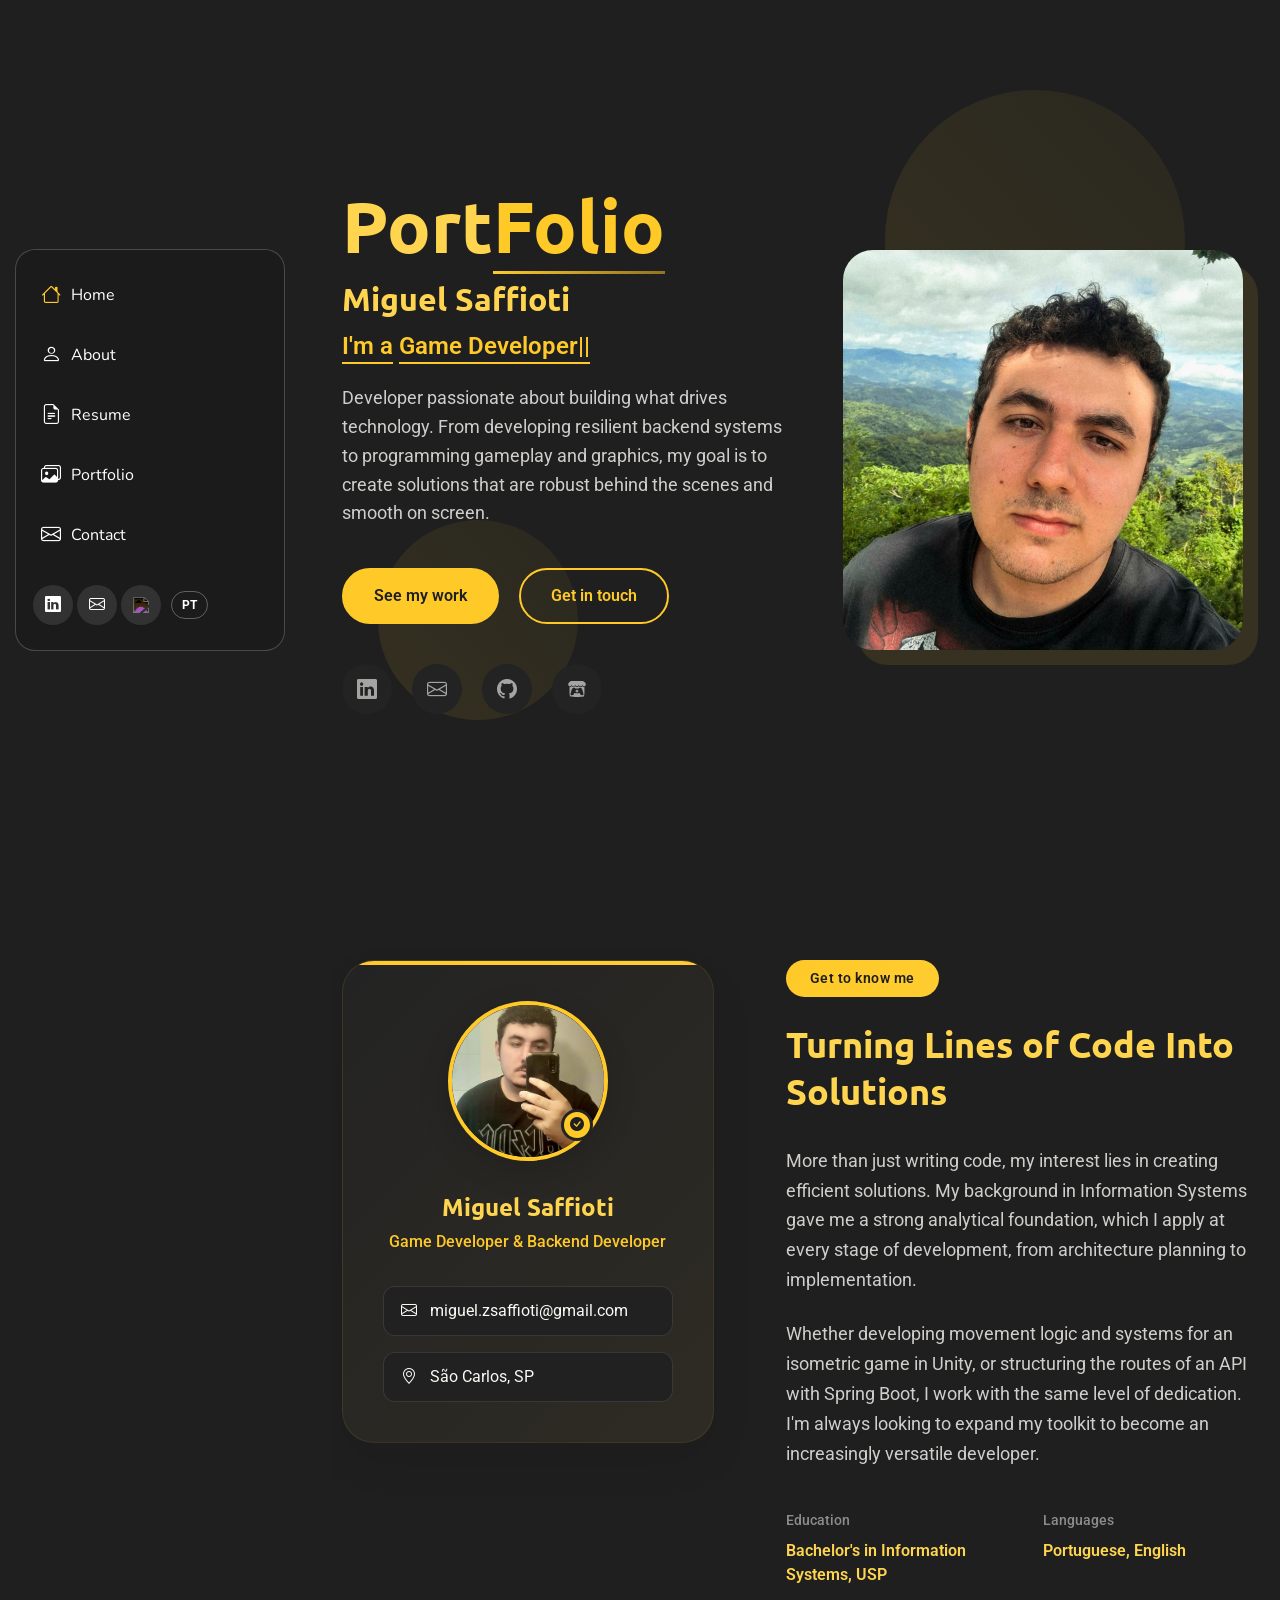
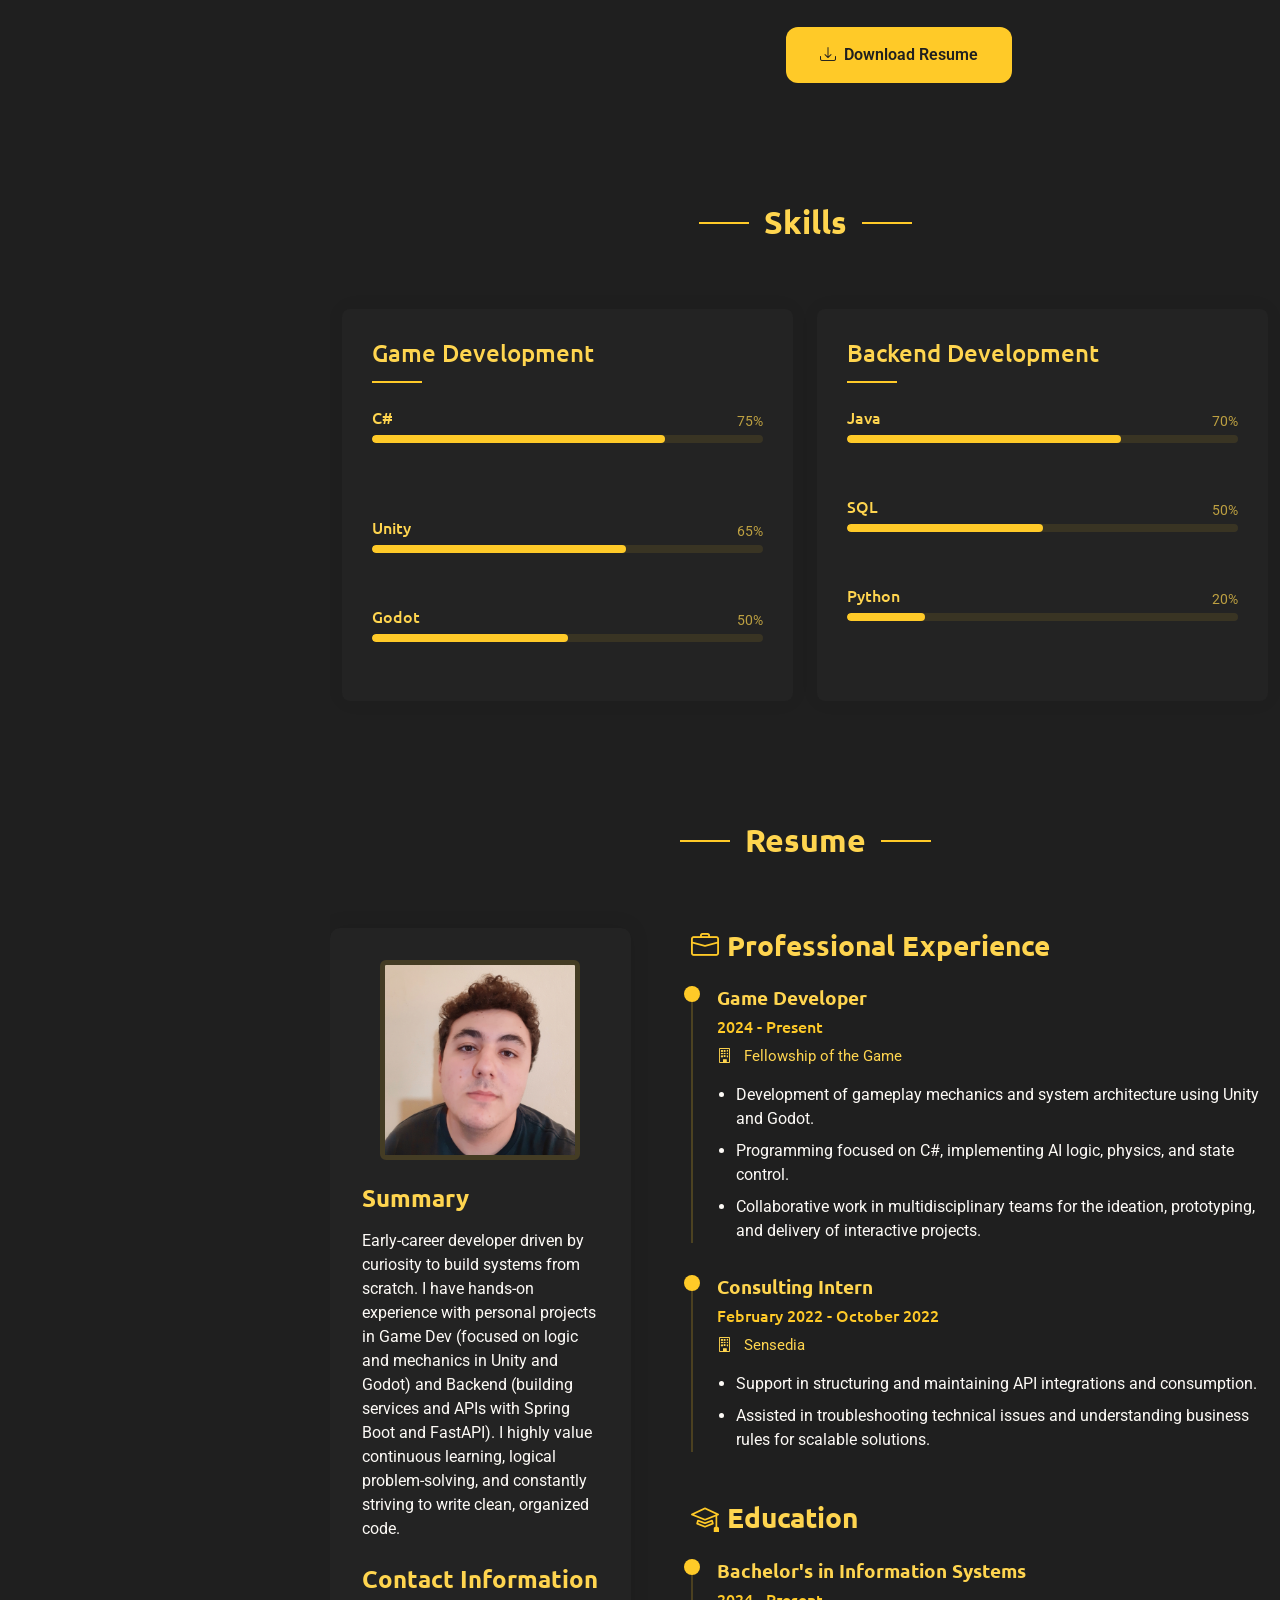
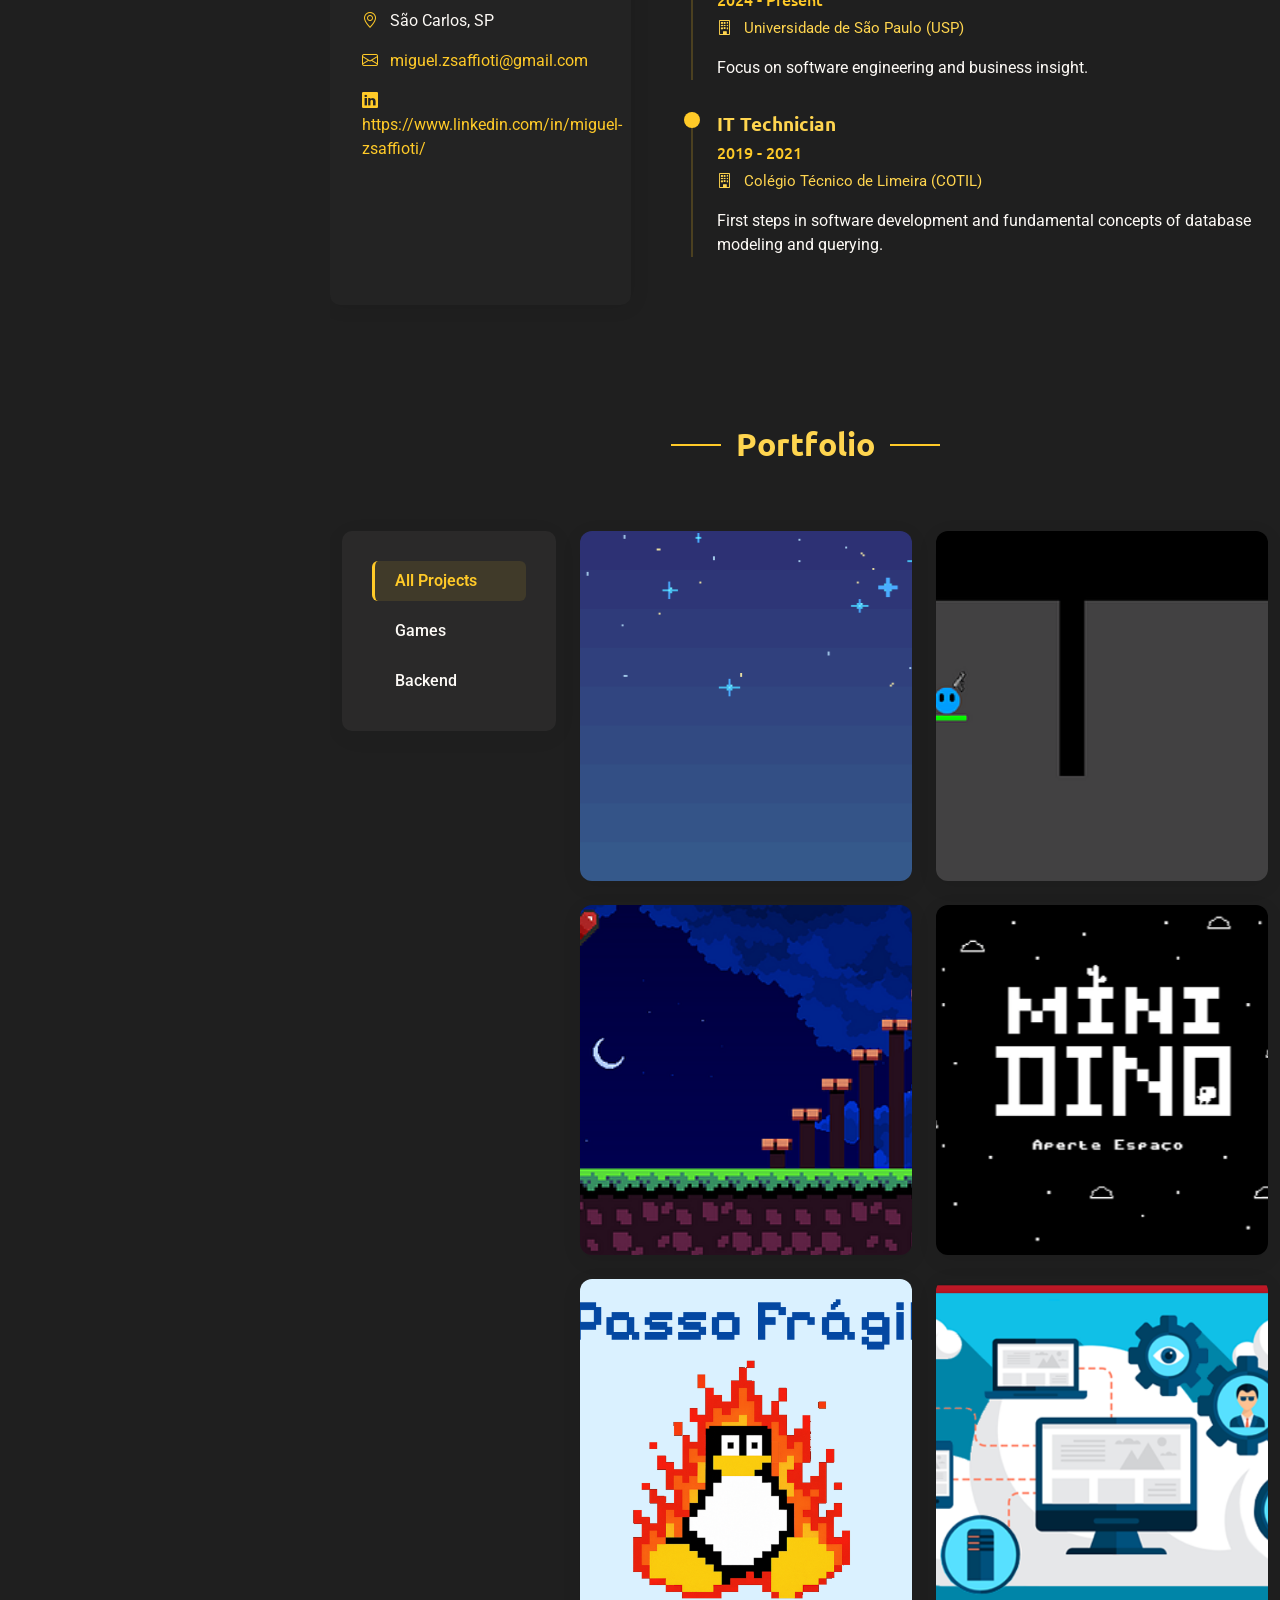
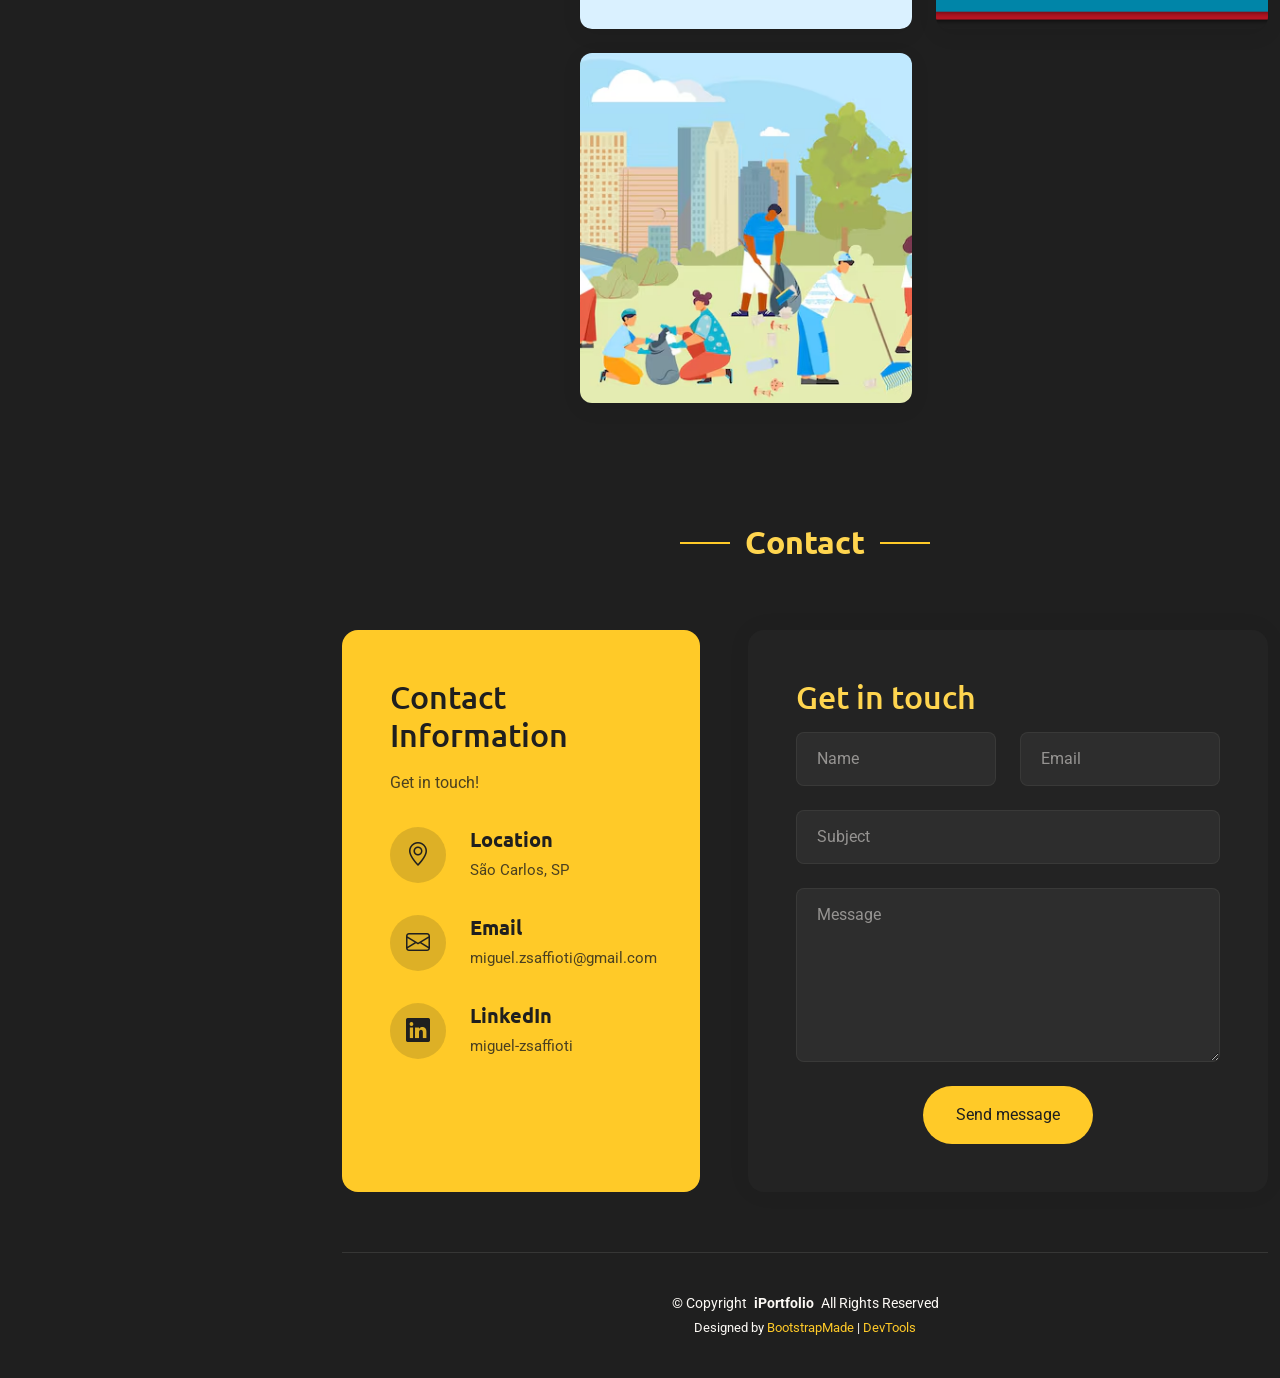
==== index.html @ 0b917348 "Mudança nos textos" ====
<!DOCTYPE html>
<html lang="pt" id="html-root">

<head>
  <meta charset="utf-8">
  <meta content="width=device-width, initial-scale=1.0" name="viewport">
  <title>Miguel Saffioti</title>
  <meta name="description" content="">
  <meta name="keywords" content="">

  <!-- Favicons -->
  <link href="assets/img/favicon.png" rel="icon">
  <link href="assets/img/apple-touch-icon.png" rel="apple-touch-icon">

  <!-- Fonts -->
  <link href="https://fonts.googleapis.com" rel="preconnect">
  <link href="https://fonts.gstatic.com" rel="preconnect" crossorigin>
  <link href="https://fonts.googleapis.com/css2?family=Roboto:ital,wght@0,100;0,300;0,400;0,500;0,700;0,900;1,100;1,300;1,400;1,500;1,700;1,900&family=Ubuntu:ital,wght@0,300;0,400;0,500;0,700;1,300;1,400;1,500;1,700&family=Nunito:ital,wght@0,200;0,300;0,400;0,500;0,600;0,700;0,800;0,900;1,200;1,300;1,400;1,500;1,600;1,700;1,800;1,900&display=swap" rel="stylesheet">

  <!-- Vendor CSS Files -->
  <link href="assets/vendor/bootstrap/css/bootstrap.min.css" rel="stylesheet">
  <link href="assets/vendor/bootstrap-icons/bootstrap-icons.css" rel="stylesheet">
  <link href="assets/vendor/aos/aos.css" rel="stylesheet">
  <link href="assets/vendor/glightbox/css/glightbox.min.css" rel="stylesheet">
  <link href="assets/vendor/swiper/swiper-bundle.min.css" rel="stylesheet">

  <!-- Main CSS File -->
  <link href="assets/css/main.css" rel="stylesheet">

  <!-- =======================================================
  * Template Name: SnapFolio
  * Template URL: https://bootstrapmade.com/snapfolio-bootstrap-portfolio-template/
  * Updated: Jul 21 2025 with Bootstrap v5.3.7
  * Author: BootstrapMade.com
  * License: https://bootstrapmade.com/license/
  ======================================================== -->
</head>

<body class="index-page">

  <header id="header" class="header dark-background d-flex flex-column justify-content-center">
    <i class="header-toggle d-xl-none bi bi-list"></i>

    <div class="header-container d-flex flex-column align-items-start">
      <nav id="navmenu" class="navmenu">
        <ul>
          <li><a href="#hero" class="active"><i class="bi bi-house navicon"></i><span data-i18n="nav_home">Inicio</span></a></li>
          <li><a href="#about"><i class="bi bi-person navicon"></i> <span data-i18n="nav_about">Sobre</span></a></li>
          <li><a href="#resume"><i class="bi bi-file-earmark-text navicon"></i> <span data-i18n="nav_resume">Curriculo</span></a></li>
          <li><a href="#portfolio"><i class="bi bi-images navicon"></i> <span data-i18n="nav_portfolio">Portfolio</span></a></li>
          <li><a href="#contact"><i class="bi bi-envelope navicon"></i> <span data-i18n="nav_contact">Contato</span></a></li>
        </ul>
      </nav>

     <div class="social-links d-flex justify-content-center align-items-center">
        <a href="https://www.linkedin.com/in/miguel-zsaffioti/" target="_blank" class="linkedin"><i class="bi bi-linkedin"></i></a>
        <a href="#" class="email" title="Copiar e-mail" data-i18n-title="copy_email_title" onclick="copyEmail(event)"><i class="bi bi-envelope"></i></a>
        
        <a href="https://migzss.itch.io/" target="_blank" class="itchio">
          <img src="https://cdn.jsdelivr.net/npm/simple-icons@9.0.0/icons/itchdotio.svg" alt="Itch.io logo" style="width: 16px; height: 16px; filter: invert(1);">
        </a>

        <button id="lang-switch-btn" class="lang-switch-btn" type="button" title="Change language / Mudar idioma">EN</button>
      </div>

    </div>

  </header>

  <main class="main">

    <!-- Hero Section -->
    <section id="hero" class="hero section">

      <div class="background-elements">
        <div class="bg-circle circle-1"></div>
        <div class="bg-circle circle-2"></div>
      </div>

      <div class="hero-content">

        <div class="container">
          <div class="row align-items-center">

            <div class="col-lg-6" data-aos="fade-right" data-aos-delay="100">
              <div class="hero-text">
                <h1>Port<span class="accent-text">Folio</span></h1>
                <h2>Miguel Saffioti</h2>
                <p class="lead"><span data-i18n="hero_lead">Sou um</span> <span class="typed" data-typed-items="Game Developer, Backend Developer" data-i18n-typed-pt="Game Developer, Backend Developer" data-i18n-typed-en="Game Developer, Backend Developer"></span></p>
                <p class="description" data-i18n="hero_description">Desenvolvedor apaixonado por construir o que move a tecnologia. Do desenvolvimento de sistemas backend resilientes à programação de gameplay e gráficos, meu objetivo é criar soluções robustas nos bastidores e fluidas na tela.</p>

                <div class="hero-actions">
                  <a href="#portfolio" class="btn btn-primary" data-i18n="hero_btn_work">Veja meu trabalho</a>
                  <a href="#contact" class="btn btn-outline" data-i18n="hero_btn_contact">Entre em contato</a>
                </div>

               <div class="social-links">
                <a href="https://www.linkedin.com/in/miguel-zsaffioti/" target="_blank"><i class="bi bi-linkedin"></i></a>
                <a href="#" title="Copiar e-mail" data-i18n-title="copy_email_title" onclick="copyEmail(event)"><i class="bi bi-envelope"></i></a>
                <a href="https://github.com/miguel-zsaffioti"  target="_blank"><i class="bi bi-github"></i></a>
                <a href="https://migzss.itch.io/" target="_blank" class="itchio d-flex align-items-center justify-content-center" title="Jogar no Itch.io" data-i18n-title="play_itchio_title">
                  <svg xmlns="http://www.w3.org/2000/svg" width="18" height="18" fill="currentColor" viewBox="0 0 512 512" fill-rule="evenodd" clip-rule="evenodd" stroke-linejoin="round" stroke-miterlimit="2">
                    <path d="M71.19 33.84C49.383 46.788 6.413 96.156 6 109.103v21.433c0 27.168 25.395 51.044 48.448 51.044 27.679 0 50.745-22.944 50.75-50.173 0 27.226 22.274 50.173 49.96 50.173 27.683 0 49.243-22.944 49.243-50.173 0 27.226 23.677 50.173 51.356 50.173h.498c27.679 0 51.378-22.944 51.378-50.173 0 27.226 21.55 50.173 49.23 50.173 27.679 0 49.954-22.944 49.954-50.173 0 27.226 23.065 50.173 50.745 50.173 23.043 0 48.438-23.874 48.438-51.044v-21.433c-.43-12.947-43.395-62.315-65.195-75.263-67.773-2.381-114.787-2.79-184.822-2.782-70.01.005-165.507 1.097-184.797 2.782h.005zm132.863 134.945a57.163 57.163 0 01-9.742 12.541 57.88 57.88 0 01-40.569 16.554 58.039 58.039 0 01-40.65-16.558c-3.777-3.709-6.649-7.675-9.295-12.293v.009c-2.623 4.627-6.309 8.589-10.085 12.302a58.06 58.06 0 01-40.637 16.546c-1.9 0-3.867-.52-5.473-1.063-2.216 23.18-3.165 45.318-3.491 61.487v.09c-.045 8.21-.08 14.948-.122 24.31.43 48.642-4.817 157.618 21.438 184.392 40.682 9.498 115.542 13.817 190.656 13.84h.006c75.11-.023 149.974-4.342 190.657-13.817 26.254-26.78 21.008-135.755 21.437-184.38-.038-9.363-.077-16.106-.12-24.31v-.09c-.339-16.152-1.277-38.297-3.505-61.472-1.605.543-3.588 1.07-5.495 1.07a58.094 58.094 0 01-40.648-16.544c-3.788-3.72-7.462-7.682-10.092-12.302l-.012-.016c-2.639 4.613-5.513 8.586-9.3 12.293a58.046 58.046 0 01-40.644 16.553c-15.791 0-30.122-6.332-40.57-16.553a57.496 57.496 0 01-9.746-12.542 56.959 56.959 0 01-9.647 12.542 58.073 58.073 0 01-40.66 16.553c-.551 0-1.107-.023-1.65-.045h-.018c-.55.022-1.1.045-1.65.045a58.065 58.065 0 01-40.656-16.553 56.851 56.851 0 01-9.656-12.537l-.061-.052zm-41.75 53.985l-.004.019h.045c16.53.036 31.23 0 49.411 19.861 14.337-1.5 29.285-2.252 44.278-2.227h.023c14.992-.023 29.94.746 44.277 2.238 18.204-19.854 32.88-19.81 49.411-19.854h.045v-.023c7.825 0 39.054 0 60.831 61.147l23.4 83.897c17.334 62.414-5.546 63.952-34.085 63.997-42.333-1.56-65.76-32.315-65.76-63.047-23.428 3.844-50.768 5.767-78.097 5.767h-.011c-27.331 0-54.662-1.923-78.085-5.767 0 30.732-23.428 61.464-65.756 63.047-28.539-.045-51.424-1.583-34.086-63.974l23.383-83.897c21.777-61.147 53.029-61.147 60.83-61.147l-.05-.037zm93.712 48.055v.015c-.039.039-44.554 40.922-52.554 55.463l29.149-1.167v25.418c0 1.191 11.7.707 23.405.167h.016c11.707.543 23.405 1.024 23.405-.165v-25.418l29.149 1.162c-8-14.54-52.554-55.46-52.554-55.46v-.013l-.005.004-.011-.006z" fill-rule="nonzero"/>
                  </svg>
                </a>
              </div>
              </div>
            </div>

            <div class="col-lg-6" data-aos="fade-left" data-aos-delay="200">
              <div class="hero-visual">
                <div class="profile-container">
                  <div class="profile-background"></div>
                  <img src="assets/img/profile/foto1.jpeg" alt="Miguel Saffioti" class="profile-image">
                </div>
              </div>
            </div>

          </div>
        </div>
      </div>

    </section><!-- /Hero Section -->

    <!-- About Section -->
    <section id="about" class="about section">

      <div class="container" data-aos="fade-up" data-aos-delay="100">

        <div class="row">
          <div class="col-lg-5" data-aos="zoom-in" data-aos-delay="200">
            <div class="profile-card">
              <div class="profile-header">
                <div class="profile-image">
                  <img src="assets/img/profile/foto2.jpeg" alt="Profile Image" class="img-fluid">
                </div>
                <div class="profile-badge">
                  <i class="bi bi-check-circle-fill"></i>
                </div>
              </div>

              <div class="profile-content">
                <h3>Miguel Saffioti</h3>
                <p class="profession" data-i18n="profile_role">Game Developer &amp; Backend Developer</p>

                <div class="contact-links">
                  <a href="#" class="contact-item" onclick="copyEmail(event)">
                    <i class="bi bi-envelope"></i>
                    miguel.zsaffioti@gmail.com
                  </a>
                  <a href="#" class="contact-item">
                    <i class="bi bi-geo-alt"></i>
                    São Carlos, SP
                  </a>
                </div>
              </div>
            </div>
          </div>

          <div class="col-lg-7" data-aos="fade-left" data-aos-delay="300">
            <div class="about-content">
              <div class="section-header">
                <span class="badge-text" data-i18n="about_badge">Me conheça</span>
                <h2 data-i18n="about_title">Transformando Linhas de Código em Soluções</h2>
              </div>

              <div class="description">
                <p data-i18n="about_desc1">Mais do que apenas escrever código, meu interesse está em criar soluções eficientes. Minha formação em Sistemas de Informação me proporcionou uma base analítica forte, que procuro aplicar em todas as etapas do desenvolvimento, desde o planejamento da arquitetura até a implementação.</p>

                <p data-i18n="about_desc2">Seja desenvolvendo as lógicas de movimentação e sistemas para um jogo isométrico na Unity, ou estruturando as rotas de uma API com Spring Boot, trabalho com o mesmo nível de dedicação. Busco sempre expandir meu leque de ferramentas para me tornar um desenvolvedor cada vez mais versátil.</p>
              </div>

              <div class="details-grid">
                <div class="detail-row">
                  <div class="detail-item">
                    <span class="detail-label" data-i18n="label_education">Educação</span>
                    <span class="detail-value" data-i18n="value_education">Bacharelado em Sistemas de Informacão, USP</span>
                  </div>
                  <div class="detail-item">
                    <span class="detail-label" data-i18n="label_languages">Línguas</span>
                    <span class="detail-value" data-i18n="value_languages">Português, Inglês</span>
                  </div>
                </div>
              </div>

              <div class="cta-section">
                <a href="#" class="btn btn-primary" id="download-cv-btn">
                  <i class="bi bi-download"></i>
                  <span data-i18n="btn_download_cv">Baixar Currículo</span>
                </a>
              </div>
            </div>
          </div>
        </div>

      </div>

    </section><!-- /About Section -->

    <!-- Skills Section -->
    <section id="skills" class="skills section">

      <!-- Section Title -->
      <div class="container section-title" data-aos="fade-up">
        <h2 data-i18n="skills_title">Skills</h2>
      </div><!-- End Section Title -->

      <div class="container" data-aos="fade-up" data-aos-delay="100">

        <div class="row">
          <div class="col-lg-6">
            <div class="skills-category" data-aos="fade-up" data-aos-delay="200">
              <h3 data-i18n="skills_gamedev">Game Development</h3>
              <div class="skills-animation">
                <div class="skill-item">
                  <div class="d-flex justify-content-between align-items-center">
                    <h4>C#</h4>
                    <span class="skill-percentage">75%</span>
                  </div>
                  <div class="progress">
                    <div class="progress-bar" role="progressbar" aria-valuenow="75" aria-valuemin="0" aria-valuemax="100"></div>
                  </div>
                  <div class="skill-tooltip" data-i18n="skill_tip_csharp">Domínio na linguagem para desenvolvimento tanto para Godot quanto para Unity</div>
                </div>

                <div class="skill-item">
                  <div class="d-flex justify-content-between align-items-center">
                    <h4>Unity</h4>
                    <span class="skill-percentage">65%</span>
                  </div>
                  <div class="progress">
                    <div class="progress-bar" role="progressbar" aria-valuenow="65" aria-valuemin="0" aria-valuemax="100"></div>
                  </div>
                  <div class="skill-tooltip" data-i18n="skill_tip_unity">Experiência em desenvolvimento de jogos em 2D e 3D</div>
                </div>

                <div class="skill-item">
                  <div class="d-flex justify-content-between align-items-center">
                    <h4>Godot</h4>
                    <span class="skill-percentage">50%</span>
                  </div>
                  <div class="progress">
                    <div class="progress-bar" role="progressbar" aria-valuenow="50" aria-valuemin="0" aria-valuemax="100"></div>
                  </div>
                  <div class="skill-tooltip" data-i18n="skill_tip_godot">Experiência em desenvolvimento de jogos em 3D</div>
                </div>

                
              </div>
            </div><!-- End Frontend Skills -->
          </div>

          <div class="col-lg-6">
            <div class="skills-category" data-aos="fade-up" data-aos-delay="300">
              <h3 data-i18n="skills_backend">Backend Development</h3>
              <div class="skills-animation">
                <div class="skill-item">
                  <div class="d-flex justify-content-between align-items-center">
                    <h4>Java</h4>
                    <span class="skill-percentage">70%</span>
                  </div>
                  <div class="progress">
                    <div class="progress-bar" role="progressbar" aria-valuenow="70" aria-valuemin="0" aria-valuemax="100"></div>
                  </div>
                  <div class="skill-tooltip" data-i18n="skill_tip_java">APIs REST com Java SpringBoot</div>
                </div>

                <div class="skill-item">
                  <div class="d-flex justify-content-between align-items-center">
                    <h4>SQL</h4>
                    <span class="skill-percentage">50%</span>
                  </div>
                  <div class="progress">
                    <div class="progress-bar" role="progressbar" aria-valuenow="50" aria-valuemin="0" aria-valuemax="100"></div>
                  </div>
                  <div class="skill-tooltip" data-i18n="skill_tip_sql">Design de banco, otimização e construcão de queries</div>
                </div>

                <div class="skill-item">
                  <div class="d-flex justify-content-between align-items-center">
                    <h4>Python</h4>
                    <span class="skill-percentage">20%</span>
                  </div>
                  <div class="progress">
                    <div class="progress-bar" role="progressbar" aria-valuenow="20" aria-valuemin="0" aria-valuemax="100"></div>
                  </div>
                  <div class="skill-tooltip" data-i18n="skill_tip_python">Desenvolvimento com FastAPI</div>
                </div>
              </div>
            </div><!-- End Backend Skills -->
          </div>
        </div>

      </div>

    </section><!-- /Skills Section -->

    <!-- Resume Section -->
    <section id="resume" class="resume section">

      <!-- Section Title -->
      <div class="container section-title" data-aos="fade-up">
        <h2 data-i18n="resume_title">Curriculo</h2>
      </div>

        <div class="row gy-4">
          <!-- Left column with summary and contact -->
          <div class="col-lg-4">
            <div class="resume-side" data-aos="fade-right" data-aos-delay="100">
              <div class="profile-img mb-4">
                <img src="assets/img/profile/foto3.jpeg" alt="Profile" class="img-fluid rounded">
              </div>

              <h3 data-i18n="resume_summary_title">Sumário</h3>
              <p data-i18n="resume_summary_text">Desenvolvedor em início de carreira, movido pela curiosidade de criar sistemas do zero. Tenho experiência prática desenvolvendo projetos pessoais nas áreas de Game Dev (focado em lógicas e mecânicas em Unity e Godot) e Backend (criando serviços e APIs com Spring Boot e FastAPI). Valorizo muito o aprendizado contínuo, a resolução de problemas lógicos e a busca constante por escrever um código limpo e organizado</p>

              <h3 class="mt-4" data-i18n="resume_contact_title">Informações de Contato</h3>
              <ul class="contact-info list-unstyled">
                <li><i class="bi bi-geo-alt"></i> <span data-contact="location"></span></li>
                <li><i class="bi bi-envelope"></i> <a href="#" onclick="copyEmail(event)" data-contact="email"></a></li>
                <li><i class="bi bi-linkedin"></i> <a href="#" target="_blank" data-contact="linkedin-url"></a></li>
              </ul>

            </div>
          </div>

          <!-- Right column with experience and education -->
          <div class="col-lg-8 ps-4 ps-lg-5">
            <!-- Experience Section -->
            <div class="resume-section" data-aos="fade-up">
              <h3><i class="bi bi-briefcase me-2"></i><span data-i18n="resume_exp_title">Experiência Profissional</span></h3>

              <div class="resume-item">
                <h4 data-i18n="job1_title">Desenvolvedor de Jogos</h4>
                <h5 data-i18n="job1_period">2024 - Presente</h5>
                <p class="company"><i class="bi bi-building"></i> Fellowship of the Game</p>
                <ul>
                  <li data-i18n="job1_bullet1">Desenvolvimento de mecânicas de gameplay e arquitetura de sistemas utilizando Unity e Godot.</li>
                  <li data-i18n="job1_bullet2">Programação focada em C#, com implementação de lógicas de IA, física e controle de estados.</li>
                  <li data-i18n="job1_bullet3">Trabalho colaborativo em equipes multidisciplinares para a ideação, prototipagem e entrega de projetos interativos.</li>
                </ul>
              </div>

              <div class="resume-item">
                <h4 data-i18n="job2_title">Estagiário de Consultoria</h4>
                <h5 data-i18n="job2_period">Fevereiro 2022 - Outubro 2022</h5>
                <p class="company"><i class="bi bi-building"></i> Sensedia</p>
                <ul>
                  <li data-i18n="job2_bullet1">Apoio na estruturação e suporte de integrações e consumo de APIs.</li>
                  <li data-i18n="job2_bullet2">Auxílio na resolução de problemas técnicos e no entendimento de regras de negócio para soluções escaláveis.</li>
                </ul>
              </div>
            </div>

            <!-- Education Section -->
            <div class="resume-section" data-aos="fade-up" data-aos-delay="100">
              <h3><i class="bi bi-mortarboard me-2"></i><span data-i18n="resume_edu_title">Educação</span></h3>

              <div class="resume-item">
                <h4 data-i18n="edu1_title">Bacharelado em Sistemas de Informação</h4>
                <h5 data-i18n="edu1_period">2024 - Presente</h5>
                <p class="company"><i class="bi bi-building"></i> Universidade de São Paulo (USP)</p>
                <p data-i18n="edu1_desc">Foco em engenharia de software e visão de negócio.</p>
              </div>

              <div class="resume-item">
                <h4 data-i18n="edu2_title">Técnico de Informática</h4>
                <h5 data-i18n="edu2_period">2019 - 2021</h5>
                <p class="company"><i class="bi bi-building"></i> Colégio Técnico de Limeira (COTIL)</p>
                <p data-i18n="edu2_desc">Primeiros passos no desenvolvimento de software e noções fundamentais de modelagem e consulta a banco de dados.</p>
              </div>
            </div>

          </div>
        </div>

      </div>

    </section><!-- /Resume Section -->

    <!-- Portfolio Section -->
    <section id="portfolio" class="portfolio section">

      <!-- Section Title -->
      <div class="container section-title" data-aos="fade-up">
        <h2 data-i18n="portfolio_title_h2">Portfolio</h2>
      </div><!-- End Section Title -->

      <div class="container" data-aos="fade-up" data-aos-delay="100">

        <div class="isotope-layout" data-default-filter="*" data-layout="masonry" data-sort="original-order">

          <div class="row">
            <div class="col-lg-3 filter-sidebar">
              <div class="filters-wrapper" data-aos="fade-right" data-aos-delay="150">
                <ul class="portfolio-filters isotope-filters">
                  <li data-filter="*" class="filter-active" data-i18n="filter_all">Todos os Projetos</li>
                  <li data-filter=".filter-games" data-i18n="filter_games">Jogos</li>
                  <li data-filter=".filter-backend" data-i18n="filter_backend">Backend</li>
                </ul>
              </div>
            </div>

            <div class="col-lg-9">
              <div class="row gy-4 portfolio-container isotope-container" data-aos="fade-up" data-aos-delay="200">

                <div class="col-lg-6 col-md-6 portfolio-item isotope-item filter-games">
                  <div class="portfolio-wrap">
                    <img src="assets/img/portfolio/PS-img1.png" class="img-fluid" alt="Portfolio Image" loading="lazy">
                    <div class="portfolio-info">
                      <div class="content">
                        <span class="category" data-i18n="filter_games">Jogos</span>
                        <h4>Portal Shift</h4>
                        <div class="portfolio-links">
                          <a href="pages/portal-shift.html" title="Detalhes" data-i18n-title="details_link_title"><i class="bi bi-arrow-right"></i></a>
                        </div>
                      </div>
                    </div>
                  </div>
                </div><!-- End Portfolio Item -->

                <div class="col-lg-6 col-md-6 portfolio-item isotope-item filter-games">
                  <div class="portfolio-wrap">
                    <img src="assets/img/portfolio/CS-img1.png" class="img-fluid" alt="Portfolio Image" loading="lazy">
                    <div class="portfolio-info">
                      <div class="content">
                        <span class="category" data-i18n="filter_games">Jogos</span>
                        <h4>Chaos Survival</h4>
                        <div class="portfolio-links">
                          <a href="pages/chaos-survival.html" title="Detalhes" data-i18n-title="details_link_title"><i class="bi bi-arrow-right"></i></a>
                        </div>
                      </div>
                    </div>
                  </div>
                </div><!-- End Portfolio Item -->

                <div class="col-lg-6 col-md-6 portfolio-item isotope-item filter-games">
                  <div class="portfolio-wrap">
                    <img src="assets/img/portfolio/AS-img1.png" class="img-fluid" alt="Portfolio Image" loading="lazy">
                    <div class="portfolio-info">
                      <div class="content">
                        <span class="category" data-i18n="filter_games">Jogos</span>
                        <h4>Arrow Escape</h4>
                        <div class="portfolio-links">
                          <a href="pages/arrow-escape.html" title="Detalhes" data-i18n-title="details_link_title"><i class="bi bi-arrow-right"></i></a>
                        </div>
                      </div>
                    </div>
                  </div>
                </div><!-- End Portfolio Item -->

                <div class="col-lg-6 col-md-6 portfolio-item isotope-item filter-games">
                  <div class="portfolio-wrap">
                    <img src="assets/img/portfolio/miniDino.png" class="img-fluid" alt="Portfolio Image" loading="lazy">
                    <div class="portfolio-info">
                      <div class="content">
                        <span class="category" data-i18n="filter_games">Jogos</span>
                        <h4>Mini Dino</h4>
                        <div class="portfolio-links">
                          <a href="pages/mini-dino.html" title="Detalhes" data-i18n-title="details_link_title"><i class="bi bi-arrow-right"></i></a>
                        </div>
                      </div>
                    </div>
                  </div>
                </div><!-- End Portfolio Item -->
                
                <div class="col-lg-6 col-md-6 portfolio-item isotope-item filter-games">
                  <div class="portfolio-wrap">
                    <img src="assets/img/portfolio/PF-img1.png" class="img-fluid" alt="Portfolio Image" loading="lazy">
                    <div class="portfolio-info">
                      <div class="content">
                        <span class="category" data-i18n="filter_games">Jogos</span>
                        <h4>Passo Frágil</h4>
                        <div class="portfolio-links">
                          <a href="pages/passo-fragil.html" title="Detalhes" data-i18n-title="details_link_title"><i class="bi bi-arrow-right"></i></a>
                        </div>
                      </div>
                    </div>
                  </div>
                </div><!-- End Portfolio Item -->


                <div class="col-lg-6 col-md-6 portfolio-item isotope-item filter-backend">
                  <div class="portfolio-wrap">
                    <img src="assets/img/portfolio/sistemas-operacionais.png" class="img-fluid" alt="Portfolio Image" loading="lazy">
                    <div class="portfolio-info">
                      <div class="content">
                        <span class="category" data-i18n="filter_backend">Backend</span>
                        <h4 data-i18n="proj_simulador">Simulador de Elementos de um SO</h4>
                        <div class="portfolio-links">
                          <a href="pages/simulador.html" title="Detalhes" data-i18n-title="details_link_title"><i class="bi bi-arrow-right"></i></a>
                        </div>
                      </div>
                    </div>
                  </div>
                </div><!-- End Portfolio Item -->


                <div class="col-lg-6 col-md-6 portfolio-item isotope-item filter-backend">
                  <div class="portfolio-wrap">
                    <img src="assets/img/portfolio/limepezaUrbana.avif" class="img-fluid" alt="Portfolio Image" loading="lazy">
                    <div class="portfolio-info">
                      <div class="content">
                        <span class="category" data-i18n="filter_backend">Backend</span>
                        <h4 data-i18n="proj_limpeza">Projeto Limpeza Urbana</h4>
                        <div class="portfolio-links">
                          <a href="pages/limpeza-urbana.html" title="Detalhes" data-i18n-title="details_link_title"><i class="bi bi-arrow-right"></i></a>
                        </div>
                      </div>
                    </div>
                  </div>
                </div><!-- End Portfolio Item -->

              </div><!-- End Portfolio Container -->
            </div>
          </div>

        </div>

      </div>

    </section><!-- /Portfolio Section -->


    <!-- Contact Section -->
    <section id="contact" class="contact section">

      <!-- Section Title -->
      <div class="container section-title" data-aos="fade-up">
        <h2 data-i18n="contact_title">Contato</h2>
      </div><!-- End Section Title -->

      <div class="container">

        <div class="row g-4 g-lg-5">
          <div class="col-lg-5">
            <div class="info-box">
              <h3 data-i18n="resume_contact_title">Informações de Contato</h3>
              <p data-i18n="contact_subtitle">Entre em contato!</p>

              <div class="info-item">
                <div class="icon-box">
                  <i class="bi bi-geo-alt"></i>
                </div>
                <div class="content">
                  <h4 data-i18n="contact_label_location">Localização</h4>
                  <p data-contact="location"></p>
                </div>
              </div>

              <div class="info-item">
                <div class="icon-box">
                  <i class="bi bi-envelope"></i>
                </div>
                <div class="content">
                  <h4 data-i18n="contact_label_email">Email</h4>
                  <p><a href="#" onclick="copyEmail(event)" data-contact="email"></a></p>
                </div>
              </div>
              <div class="info-item">
                <div class="icon-box">
                  <i class="bi bi-linkedin"></i>
                </div>
                <div class="content">
                  <h4 data-i18n="contact_label_linkedin">LinkedIn</h4>
                  <p><a href="#" target="_blank" data-contact="linkedin-user"></a></p>
                </div>
              </div>
            </div>

            
          </div>

          <div class="col-lg-7">
            <div class="contact-form">
              <h3 data-i18n="contact_form_title">Entre em contato</h3>

              <form id="contact-form" class="php-email-form">
                <div class="row gy-4">

                  <div class="col-md-6">
                    <input type="text" name="name" class="form-control" data-i18n-placeholder="ph_name" placeholder="Nome" required="">
                  </div>

                  <div class="col-md-6 ">
                    <input type="email" class="form-control" name="email" data-i18n-placeholder="ph_email" placeholder="Email" required="">
                  </div>

                  <div class="col-12">
                    <input type="text" class="form-control" name="subject" data-i18n-placeholder="ph_subject" placeholder="Assunto" required="">
                  </div>

                  <div class="col-12">
                    <textarea class="form-control" name="message" rows="6" data-i18n-placeholder="ph_message" placeholder="Mensagem" required=""></textarea>
                  </div>

                  <div class="col-12 text-center">
                    <div class="loading" data-i18n="form_loading">Carregando</div>
                    <div class="error-message"></div>
                    <div class="sent-message" data-i18n="form_sent">Sua mensagem foi enviada. Obrigado!</div>

                    <button type="submit" class="btn" data-i18n="form_submit">Enviar mensagem</button>
                  </div>

                </div>
              </form>

            </div>
          </div>

        </div>

      </div>

    </section><!-- /Contact Section -->

  </main>

  <footer id="footer" class="footer position-relative">

    <div class="container">
      <div class="copyright text-center ">
        <p>© <span>Copyright</span> <strong class="px-1 sitename">iPortfolio</strong> <span>All Rights Reserved</span></p>
      </div>
      <div class="credits">
        <!-- All the links in the footer should remain intact. -->
        <!-- You can delete the links only if you've purchased the pro version. -->
        <!-- Licensing information: https://bootstrapmade.com/license/ -->
        <!-- Purchase the pro version with working PHP/AJAX contact form: [buy-url] -->
        Designed by <a href="https://bootstrapmade.com/">BootstrapMade</a> | <a href="https://bootstrapmade.com/tools/">DevTools</a>
      </div>
    </div>

  </footer>

  <!-- Scroll Top -->
  <a href="#" id="scroll-top" class="scroll-top d-flex align-items-center justify-content-center"><i class="bi bi-arrow-up-short"></i></a>

  <!-- Preloader -->
  <div id="preloader"></div>

  <!-- Vendor JS Files -->
  <script src="assets/vendor/bootstrap/js/bootstrap.bundle.min.js"></script>
  <script src="assets/vendor/aos/aos.js"></script>
  <script src="assets/vendor/typed.js/typed.umd.js"></script>
  <script src="assets/vendor/purecounter/purecounter_vanilla.js"></script>
  <script src="assets/vendor/waypoints/noframework.waypoints.js"></script>
  <script src="assets/vendor/isotope-layout/isotope.pkgd.min.js"></script>
  <script src="assets/vendor/imagesloaded/imagesloaded.pkgd.min.js"></script>
  <script src="assets/vendor/glightbox/js/glightbox.min.js"></script>
  <script src="assets/vendor/swiper/swiper-bundle.min.js"></script>

  <!-- EmailJS SDK (envia o formulário de contato sem precisar de backend) -->
  <script src="https://cdn.jsdelivr.net/npm/@emailjs/browser@4/dist/email.min.js"></script>

  <!-- Sistema de tradução (PT/EN) -->
  <script src="assets/js/i18n.js" data-i18n-base=""></script>

  <!-- Main JS File -->
  <script src="assets/js/main.js"></script>

</body>

</html>
---- assets/css/main.css ----
/**
  * Template Name: SnapFolio
  * Template URL: https://bootstrapmade.com/snapfolio-bootstrap-portfolio-template/
  * Updated: Jul 21 2025 with Bootstrap v5.3.7
  * Author: BootstrapMade.com
  * License: https://bootstrapmade.com/license/
  */

  /*--------------------------------------------------------------
  # Font & Color Variables
  # Help: https://bootstrapmade.com/color-system/
  --------------------------------------------------------------*/
  /* Fonts */
  :root {
    --default-font: "Roboto",  system-ui, -apple-system, "Segoe UI", Roboto, "Helvetica Neue", Arial, "Noto Sans", "Liberation Sans", sans-serif, "Apple Color Emoji", "Segoe UI Emoji", "Segoe UI Symbol", "Noto Color Emoji";
    --heading-font: "Ubuntu",  sans-serif;
    --nav-font: "Nunito",  sans-serif;
  }

  /* Global Colors - The following color variables are used throughout the website. Updating them here will change the color scheme of the entire website */
 :root { 
  --background-color: #1f1f1f; 
  --surface-color: #232323; 

  --default-color: #e0f2f1; /* Branco levemente azulado para não cansar a leitura */
  --heading-color: #64ffda; /* Ciano/Menta brilhante para os títulos */
  --accent-color: #00bfa5; /* Um ciano mais fechado para botões e links */
  --contrast-color: #1f1f1f; /* Texto escuro dentro dos botões para dar leitura */
}

  /* Nav Menu Colors - The following color variables are used specifically for the navigation menu. They are separate from the global colors to allow for more customization options */
 :root { 
  --background-color: #1f1f1f; 
  --surface-color: #232323; 

  --default-color: #fdfaf6; /* Um "off-white" creme, bem suave */
  --heading-color: #ffd54f; /* Dourado suave para os títulos */
  --accent-color: #ffca28; /* Um amarelo-ouro um pouco mais forte para interações */
  --contrast-color: #1f1f1f; /* Texto escuro dentro dos botões */
  --contrast-color2: #ffffffff;
}

  /* Color Presets - These classes override global colors when applied to any section or element, providing reuse of the sam color scheme. */

  .light-background {
    --background-color: #2c2c2c;
    --surface-color: #323232;
  }

  .dark-background {
    --background-color: #040b14;
    --default-color: #ffffff;
    --heading-color: #ffffff;
    --surface-color: #151f2b;
    --contrast-color: #ffffff;
  }

  /* Smooth scroll */
  :root {
    scroll-behavior: smooth;
  }

  /*--------------------------------------------------------------
  # General Styling & Shared Classes
  --------------------------------------------------------------*/
  body {
    color: var(--default-color);
    background-color: var(--background-color);
    font-family: var(--default-font);
  }

  a {
    color: var(--accent-color);
    text-decoration: none;
    transition: 0.3s;
  }

  a:hover {
    color: color-mix(in srgb, var(--accent-color), transparent 25%);
    text-decoration: none;
  }

  h1,
  h2,
  h3,
  h4,
  h5,
  h6 {
    color: var(--heading-color);
    font-family: var(--heading-font);
  }

  /* PHP Email Form Messages
  ------------------------------*/
  .php-email-form .error-message {
    display: none;
    background: #df1529;
    color: #ffffff;
    text-align: left;
    padding: 15px;
    margin-bottom: 24px;
    font-weight: 600;
  }

  .php-email-form .sent-message {
    display: none;
    color: #ffffff;
    background: #059652;
    text-align: center;
    padding: 15px;
    margin-bottom: 24px;
    font-weight: 600;
  }

  .php-email-form .loading {
    display: none;
    background: var(--surface-color);
    text-align: center;
    padding: 15px;
    margin-bottom: 24px;
  }

  .php-email-form .loading:before {
    content: "";
    display: inline-block;
    border-radius: 50%;
    width: 24px;
    height: 24px;
    margin: 0 10px -6px 0;
    border: 3px solid var(--accent-color);
    border-top-color: var(--surface-color);
    animation: php-email-form-loading 1s linear infinite;
  }

  @keyframes php-email-form-loading {
    0% {
      transform: rotate(0deg);
    }

    100% {
      transform: rotate(360deg);
    }
  }

  /*--------------------------------------------------------------
  # Global Header
  --------------------------------------------------------------*/
  .header {
    --background-color: #1b1b1b;
    --contrast-color: #444444;
    color: var(--default-color);
    position: fixed;
    top: 0;
    left: 0;
    bottom: 0;
    padding: 0 15px;
    width: 300px;
    transition: all ease-in-out 0.3s;
    overflow-y: auto;
    z-index: 997;
  }

  .header .header-container {
    border-radius: 20px;
    padding: 15px;
    background-color: var(--background-color);
    border: 1px solid color-mix(in srgb, var(--default-color), transparent 80%);
  }

  .header .social-links {
    margin: 0 0 10px 0;
  }

  .header .social-links a {
    font-size: 16px;
    display: inline-flex;
    align-items: center;
    justify-content: center;
    background: color-mix(in srgb, var(--default-color), transparent 90%);
    color: var(--default-color);
    margin: 0 2px;
    border-radius: 50%;
    text-align: center;
    width: 40px;
    height: 40px;
    transition: 0.3s;
  }

  .header .social-links a:hover {
    color: var(--contrast-color);
    background: var(--accent-color);
  }

  @media (min-width: 1200px) {

    .header~main,
    .header~#footer {
      margin-left: 330px;
    }
  }

  @media (max-width: 1199px) {
    .header {
      left: -100%;
    }
  }

  .header.header-show {
    left: 0;
  }

  .header .header-toggle {
    color: var(--contrast-color);
    background-color: var(--accent-color);
    font-size: 22px;
    display: flex;
    align-items: center;
    justify-content: center;
    width: 40px;
    height: 40px;
    border-radius: 50%;
    cursor: pointer;
    position: fixed;
    top: 15px;
    right: 15px;
    z-index: 9999;
    transition: background-color 0.3s;
  }

  .header .header-toggle:hover {
    color: var(--contrast-color);
    background-color: color-mix(in srgb, var(--accent-color) 90%, white 15%);
  }

  /*--------------------------------------------------------------
  # Navigation Menu
  --------------------------------------------------------------*/
  .mobile-nav-toggle {
    display: none;
  }

  .navmenu {
    padding: 0;
    z-index: 9997;
    width: 100%;
  }

  .navmenu ul {
    list-style: none;
    padding: 0 0 20px 0;
    margin: 0;
  }

  .navmenu a,
  .navmenu a:focus {
    color: var(--nav-color);
    padding: 15px 10px;
    font-family: var(--nav-font);
    font-size: 16px;
    font-weight: 400;
    display: flex;
    align-items: center;
    white-space: nowrap;
    transition: 0.3s;
    width: 100%;
  }

  .navmenu a .navicon,
  .navmenu a:focus .navicon {
    font-size: 20px;
    margin-right: 10px;
  }

  .navmenu a .toggle-dropdown,
  .navmenu a:focus .toggle-dropdown {
    font-size: 12px;
    line-height: 0;
    margin-left: auto;
    width: 30px;
    height: 30px;
    display: flex;
    align-items: center;
    justify-content: center;
    border-radius: 50%;
    transition: 0.3s;
    flex-shrink: 0;
    background-color: color-mix(in srgb, var(--accent-color), transparent 90%);
  }

  .navmenu a .toggle-dropdown:hover,
  .navmenu a:focus .toggle-dropdown:hover {
    background-color: var(--accent-color);
    color: var(--contrast-color);
  }

  .navmenu a:hover,
  .navmenu .active,
  .navmenu .active:focus {
    color: var(--nav-hover-color);
  }

  .navmenu a:hover .navicon,
  .navmenu .active .navicon,
  .navmenu .active:focus .navicon {
    color: var(--accent-color);
  }

  .navmenu .active .toggle-dropdown,
  .navmenu .active:focus .toggle-dropdown {
    background-color: var(--accent-color);
    color: var(--contrast-color);
    transform: rotate(180deg);
  }

  .navmenu .dropdown {
    display: block;
  }

  .navmenu .dropdown a,
  .navmenu .dropdown a:focus {
    color: --nav-dropdown-color;
  }

  .navmenu .dropdown a:hover,
  .navmenu .dropdown .active,
  .navmenu .dropdown .active:focus {
    color: var(--nav-dropdown-hover-color);
  }

  .navmenu .dropdown ul {
    position: static;
    display: none;
    z-index: 99;
    padding: 5px 10px;
    margin: 5px 10px;
    background-color: var(--nav-dropdown-background-color);
    border: 1px solid color-mix(in srgb, var(--default-color), transparent 90%);
    box-shadow: none;
    transition: all 0.5s ease-in-out;
  }

  .navmenu .dropdown ul ul {
    background-color: rgba(33, 37, 41, 0.1);
  }

  .navmenu .dropdown>.dropdown-active {
    display: block;
    background-color: rgba(33, 37, 41, 0.03);
  }

  /*--------------------------------------------------------------
  # Global Footer
  --------------------------------------------------------------*/
  .footer {
    color: var(--default-color);
    background-color: var(--background-color);
    font-size: 14px;
    padding: 0 0 40px 0;
    position: relative;
  }

  .footer .copyright {
    padding-top: 40px;
    border-top: 1px solid color-mix(in srgb, var(--default-color), transparent 90%);
  }

  .footer .copyright p {
    margin-bottom: 0;
  }

  .footer .credits {
    margin-top: 4px;
    font-size: 13px;
    text-align: center;
  }

  /*--------------------------------------------------------------
  # Preloader
  --------------------------------------------------------------*/
  #preloader {
    position: fixed;
    inset: 0;
    z-index: 999999;
    overflow: hidden;
    background: var(--background-color);
    transition: all 0.6s ease-out;
  }

  #preloader:before {
    content: "";
    position: fixed;
    top: calc(50% - 30px);
    left: calc(50% - 30px);
    border: 6px solid #ffffff;
    border-color: var(--accent-color) transparent var(--accent-color) transparent;
    border-radius: 50%;
    width: 60px;
    height: 60px;
    animation: animate-preloader 1.5s linear infinite;
  }

  @keyframes animate-preloader {
    0% {
      transform: rotate(0deg);
    }

    100% {
      transform: rotate(360deg);
    }
  }

  /*--------------------------------------------------------------
  # Scroll Top Button
  --------------------------------------------------------------*/
  .scroll-top {
    position: fixed;
    visibility: hidden;
    opacity: 0;
    right: 15px;
    bottom: -15px;
    z-index: 99999;
    background-color: var(--accent-color);
    width: 44px;
    height: 44px;
    border-radius: 50px;
    transition: all 0.4s;
  }

  .scroll-top i {
    font-size: 24px;
    color: var(--contrast-color);
    line-height: 0;
  }

  .scroll-top:hover {
    background-color: color-mix(in srgb, var(--accent-color), transparent 20%);
    color: var(--contrast-color);
  }

  .scroll-top.active {
    visibility: visible;
    opacity: 1;
    bottom: 15px;
  }

  /*--------------------------------------------------------------
  # Disable aos animation delay on mobile devices
  --------------------------------------------------------------*/
  @media screen and (max-width: 768px) {
    [data-aos-delay] {
      transition-delay: 0 !important;
    }
  }

  /*--------------------------------------------------------------
  # Global Page Titles & Breadcrumbs
  --------------------------------------------------------------*/
  .page-title {
    color: var(--default-color);
    padding: 25px 0 0 0;
    position: relative;
  }

  .page-title .container {
    border-bottom: 1px solid color-mix(in srgb, var(--default-color), transparent 90%);
    padding-bottom: 25px;
  }

  .page-title h1 {
    font-size: 24px;
    font-weight: 700;
  }

  .page-title .breadcrumbs ol {
    display: flex;
    flex-wrap: wrap;
    list-style: none;
    padding: 0;
    margin: 0;
    font-size: 14px;
    font-weight: 400;
  }

  .page-title .breadcrumbs ol li+li {
    padding-left: 10px;
  }

  .page-title .breadcrumbs ol li+li::before {
    content: "/";
    display: inline-block;
    padding-right: 10px;
    color: color-mix(in srgb, var(--default-color), transparent 70%);
  }

  /*--------------------------------------------------------------
  # Global Sections
  --------------------------------------------------------------*/
  section,
  .section {
    color: var(--default-color);
    background-color: var(--background-color);
    padding: 60px 0;
    overflow: clip;
  }

  /*--------------------------------------------------------------
  # Global Section Titles
  --------------------------------------------------------------*/
  .section-title {
    text-align: center;
    padding-bottom: 60px;
    position: relative;
  }

  .section-title h2 {
    font-size: 32px;
    font-weight: 700;
    position: relative;
  }

  .section-title h2:before,
  .section-title h2:after {
    content: "";
    width: 50px;
    height: 2px;
    background: var(--accent-color);
    display: inline-block;
  }

  .section-title h2:before {
    margin: 0 15px 10px 0;
  }

  .section-title h2:after {
    margin: 0 0 10px 15px;
  }

  .section-title p {
    margin-bottom: 0;
  }

  /*--------------------------------------------------------------
  # Hero Section
  --------------------------------------------------------------*/
  .hero {
    min-height: 100vh;
    position: relative;
    overflow: hidden;
    display: flex;
    align-items: center;
  }

  .hero .background-elements {
    position: absolute;
    top: 0;
    left: 0;
    width: 100%;
    height: 100%;
    z-index: 1;
    overflow: hidden;
  }

  .hero .background-elements .bg-circle {
    position: absolute;
    border-radius: 50%;
    background: linear-gradient(45deg, color-mix(in srgb, var(--accent-color), transparent 90%), color-mix(in srgb, var(--accent-color), transparent 95%));
    animation: float 6s ease-in-out infinite;
  }

  .hero .background-elements .bg-circle.circle-1 {
    width: 300px;
    height: 300px;
    top: 10%;
    right: 10%;
    animation-delay: 0s;
  }

  .hero .background-elements .bg-circle.circle-2 {
    width: 200px;
    height: 200px;
    bottom: 20%;
    left: 5%;
    animation-delay: 2s;
  }

  .hero .hero-content {
    position: relative;
    width: 100%;
    z-index: 2;
  }

  .hero .container {
    position: relative;
    z-index: 3;
  }

  .hero .hero-text h1 {
    font-size: 72px;
    font-weight: 800;
    line-height: 1.1;
    margin-bottom: 15px;
    color: var(--heading-color);
  }

  .hero .hero-text h1 .accent-text {
    color: var(--accent-color);
    position: relative;
  }

  .hero .hero-text h1 .accent-text::after {
    content: "";
    position: absolute;
    bottom: -5px;
    left: 0;
    width: 100%;
    height: 3px;
    background: linear-gradient(90deg, var(--accent-color), color-mix(in srgb, var(--accent-color), transparent 50%));
  }

  .hero .hero-text h2 {
    font-size: 32px;
    font-weight: 600;
    color: var(--heading-color);
    margin-bottom: 10px;
  }

  .hero .hero-text .lead {
    font-size: 24px;
    margin-bottom: 20px;
    color: var(--default-color);
  }

  .hero .hero-text .lead span {
    color: var(--accent-color);
    font-weight: 600;
    border-bottom: 2px solid var(--accent-color);
    padding-bottom: 2px;
  }

  .hero .hero-text .description {
    font-size: 18px;
    line-height: 1.6;
    color: color-mix(in srgb, var(--default-color), transparent 20%);
    margin-bottom: 40px;
    max-width: 500px;
  }

  .hero .hero-actions {
    display: flex;
    gap: 20px;
    margin-bottom: 40px;
    flex-wrap: wrap;
  }

  .hero .hero-actions .btn {
    padding: 14px 30px;
    font-size: 16px;
    font-weight: 600;
    border-radius: 50px;
    text-decoration: none;
    transition: all 0.3s ease;
    border: 2px solid;
  }

  .hero .hero-actions .btn.btn-primary {
    background-color: var(--accent-color);
    color: var(--contrast-color);
    border-color: var(--accent-color);
  }

  .hero .hero-actions .btn.btn-primary:hover {
    background-color: color-mix(in srgb, var(--accent-color), black 10%);
    transform: translateY(-2px);
    box-shadow: 0 8px 25px color-mix(in srgb, var(--accent-color), transparent 70%);
  }

  .hero .hero-actions .btn.btn-outline {
    background-color: transparent;
    color: var(--accent-color);
    border-color: var(--accent-color);
  }

  .hero .hero-actions .btn.btn-outline:hover {
    background-color: var(--accent-color);
    color: var(--contrast-color);
    transform: translateY(-2px);
  }

  .hero .social-links {
    display: flex;
    gap: 20px;
  }

  .hero .social-links a {
    width: 50px;
    height: 50px;
    display: flex;
    align-items: center;
    justify-content: center;
    background-color: var(--surface-color);
    color: color-mix(in srgb, var(--default-color), transparent 40%);
    border-radius: 50%;
    font-size: 20px;
    transition: all 0.3s ease;
  }

  .hero .social-links a:hover {
    color: var(--contrast-color);
    background-color: var(--accent-color);
    transform: translateY(-3px);
    box-shadow: 0 8px 25px color-mix(in srgb, var(--accent-color), transparent 70%);
  }

  .hero .hero-visual {
    display: flex;
    justify-content: center;
    align-items: center;
    height: 100%;
  }

  .hero .hero-visual .profile-container {
    position: relative;
    width: 400px;
    height: 400px;
  }

  .hero .hero-visual .profile-container .profile-background {
    position: absolute;
    top: 15px;
    left: 15px;
    width: 100%;
    height: 100%;
    background: color-mix(in srgb, var(--accent-color), transparent 90%);
    border-radius: 30px;
    z-index: 1;
  }

  .hero .hero-visual .profile-container .profile-image {
    position: relative;
    width: 100%;
    height: 100%;
    object-fit: cover;
    border-radius: 30px;
    z-index: 2;
  }

  @keyframes float {

    0%,
    100% {
      transform: translateY(0px);
    }

    50% {
      transform: translateY(-20px);
    }
  }

  @keyframes floatIcon {

    0%,
    100% {
      transform: translateY(0px) rotate(0deg);
    }

    50% {
      transform: translateY(-10px) rotate(5deg);
    }
  }

  @media (max-width: 992px) {
    .hero .hero-text {
      text-align: center;
      margin-bottom: 50px;
    }

    .hero .hero-text h1 {
      font-size: 56px;
    }

    .hero .hero-text h2 {
      font-size: 28px;
    }

    .hero .hero-text .lead {
      font-size: 20px;
    }

    .hero .hero-visual .profile-container {
      width: 350px;
      height: 350px;
    }
  }

  @media (max-width: 768px) {
    .hero .hero-text h1 {
      font-size: 42px;
    }

    .hero .hero-text h2 {
      font-size: 24px;
    }

    .hero .hero-text .lead {
      font-size: 18px;
    }

    .hero .hero-text .description {
      font-size: 16px;
    }

    .hero .hero-actions {
      justify-content: center;
    }

    .hero .hero-actions .btn {
      padding: 12px 25px;
      font-size: 14px;
    }

    .hero .hero-visual .profile-container {
      width: 300px;
      height: 300px;
    }

    .hero .background-elements .bg-circle.circle-1 {
      width: 200px;
      height: 200px;
    }

    .hero .background-elements .bg-circle.circle-2 {
      width: 150px;
      height: 150px;
    }

    .hero .background-elements .bg-circle.circle-3 {
      width: 100px;
      height: 100px;
    }
  }

  /*--------------------------------------------------------------
  # About Section
  --------------------------------------------------------------*/
  .about .profile-card {
    background: linear-gradient(135deg, var(--surface-color) 0%, color-mix(in srgb, var(--surface-color), var(--accent-color) 5%) 100%);
    border-radius: 2rem;
    padding: 2.5rem;
    text-align: center;
    box-shadow: 0 20px 40px rgba(0, 0, 0, 0.08);
    border: 1px solid color-mix(in srgb, var(--accent-color), transparent 90%);
    position: relative;
    overflow: hidden;
  }

  .about .profile-card::before {
    content: "";
    position: absolute;
    top: 0;
    left: 0;
    right: 0;
    height: 4px;
    background: linear-gradient(90deg, var(--accent-color), color-mix(in srgb, var(--accent-color), var(--heading-color) 30%));
  }

  @media (max-width: 991px) {
    .about .profile-card {
      margin-bottom: 3rem;
    }
  }

  .about .profile-header {
    position: relative;
    margin-bottom: 2rem;
  }

  .about .profile-header .profile-image {
    width: 160px;
    height: 160px;
    margin: 0 auto 1.5rem;
    border-radius: 50%;
    overflow: hidden;
    border: 4px solid var(--accent-color);
    box-shadow: 0 10px 30px rgba(0, 0, 0, 0.15);
  }

  .about .profile-header .profile-image img {
    width: 100%;
    height: 100%;
    object-fit: cover;
  }

  .about .profile-header .profile-badge {
    position: absolute;
    bottom: 20px;
    right: calc(50% - 65px);
    width: 32px;
    height: 32px;
    background-color: var(--accent-color);
    border-radius: 50%;
    display: flex;
    align-items: center;
    justify-content: center;
    border: 3px solid var(--surface-color);
  }

  .about .profile-header .profile-badge i {
    color: var(--contrast-color);
    font-size: 14px;
  }

  .about .profile-content h3 {
    font-size: 1.5rem;
    font-weight: 700;
    margin-bottom: 0.5rem;
    color: var(--heading-color);
  }

  .about .profile-content .profession {
    color: var(--accent-color);
    font-weight: 500;
    margin-bottom: 2rem;
  }

  .about .contact-links {
    display: flex;
    flex-direction: column;
    gap: 1rem;
  }

  .about .contact-links .contact-item {
    display: flex;
    align-items: center;
    gap: 0.75rem;
    padding: 0.75rem 1rem;
    background-color: color-mix(in srgb, var(--surface-color), var(--background-color) 50%);
    border-radius: 0.75rem;
    text-decoration: none;
    color: var(--default-color);
    transition: all 0.3s;
    border: 1px solid color-mix(in srgb, var(--default-color), transparent 90%);
  }

  .about .contact-links .contact-item:hover {
    background-color: var(--accent-color);
    color: var(--contrast-color);
    transform: translateY(-2px);
    box-shadow: 0 5px 20px color-mix(in srgb, var(--accent-color), transparent 70%);
  }

  .about .contact-links .contact-item i {
    font-size: 1rem;
    width: 18px;
  }

  .about .about-content {
    padding-left: 3rem;
  }

  @media (max-width: 991px) {
    .about .about-content {
      padding-left: 0;
    }
  }

  .about .about-content .section-header {
    margin-bottom: 2rem;
  }

  .about .about-content .section-header .badge-text {
    display: inline-block;
    background: linear-gradient(135deg, var(--accent-color), color-mix(in srgb, var(--accent-color), var(--heading-color) 20%));
    color: var(--contrast-color);
    padding: 0.5rem 1.5rem;
    border-radius: 2rem;
    font-size: 0.875rem;
    font-weight: 600;
    letter-spacing: 0.5px;
    margin-bottom: 1.5rem;
  }

  .about .about-content .section-header h2 {
    font-size: 2.25rem;
    font-weight: 700;
    line-height: 1.3;
    margin: 0;
  }

  @media (max-width: 768px) {
    .about .about-content .section-header h2 {
      font-size: 1.875rem;
    }
  }

  .about .about-content .description {
    margin-bottom: 2.5rem;
  }

  .about .about-content .description p {
    font-size: 1.1rem;
    line-height: 1.7;
    color: color-mix(in srgb, var(--default-color), transparent 20%);
    margin-bottom: 1.5rem;
  }

  .about .about-content .description p:last-child {
    margin-bottom: 0;
  }

  .about .stats-grid {
    display: grid;
    grid-template-columns: repeat(3, 1fr);
    gap: 2rem;
    margin-bottom: 2.5rem;
    padding: 2rem;
    background-color: var(--surface-color);
    border-radius: 1.5rem;
    box-shadow: 0 10px 30px rgba(0, 0, 0, 0.05);
  }

  @media (max-width: 768px) {
    .about .stats-grid {
      grid-template-columns: 1fr;
      gap: 1.5rem;
      text-align: center;
    }
  }

  .about .stats-grid .stat-item {
    text-align: center;
  }

  .about .stats-grid .stat-item .stat-number {
    font-size: 2rem;
    font-weight: 700;
    color: var(--accent-color);
    display: block;
    margin-bottom: 0.5rem;
  }

  .about .stats-grid .stat-item .stat-label {
    font-size: 0.875rem;
    color: color-mix(in srgb, var(--default-color), transparent 40%);
    font-weight: 500;
  }

  .about .details-grid {
    margin-bottom: 2.5rem;
  }

  .about .details-grid .detail-row {
    display: grid;
    grid-template-columns: 1fr 1fr;
    gap: 2rem;
    margin-bottom: 1.5rem;
  }

  @media (max-width: 768px) {
    .about .details-grid .detail-row {
      grid-template-columns: 1fr;
      gap: 1rem;
    }
  }

  .about .details-grid .detail-row:last-child {
    margin-bottom: 0;
  }

  .about .details-grid .detail-item .detail-label {
    display: block;
    font-size: 0.875rem;
    color: color-mix(in srgb, var(--default-color), transparent 50%);
    margin-bottom: 0.5rem;
    font-weight: 500;
  }

  .about .details-grid .detail-item .detail-value {
    display: block;
    font-weight: 600;
    color: var(--heading-color);
    font-size: 1rem;
  }

  .about .cta-section {
    display: flex;
    gap: 1rem;
    flex-wrap: wrap;
  }

  .about .cta-section .btn {
    padding: 0.875rem 2rem;
    border-radius: 0.75rem;
    font-weight: 600;
    text-decoration: none;
    transition: all 0.3s;
    display: inline-flex;
    align-items: center;
    gap: 0.5rem;
    border: 2px solid transparent;
  }

  .about .cta-section .btn.btn-primary {
    background-color: var(--accent-color);
    color: var(--contrast-color);
  }

  .about .cta-section .btn.btn-primary:hover {
    background-color: color-mix(in srgb, var(--accent-color), black 15%);
    transform: translateY(-2px);
    box-shadow: 0 10px 30px color-mix(in srgb, var(--accent-color), transparent 60%);
  }

  .about .cta-section .btn.btn-outline {
    background-color: transparent;
    color: var(--default-color);
    border-color: color-mix(in srgb, var(--default-color), transparent 70%);
  }

  .about .cta-section .btn.btn-outline:hover {
    border-color: var(--accent-color);
    transform: translateY(-2px);
  }

  /*--------------------------------------------------------------
  # Stats Section
  --------------------------------------------------------------*/
  .stats .stats-wrapper {
    display: grid;
    grid-template-columns: repeat(4, 1fr);
    gap: 20px;
  }

  @media (max-width: 992px) {
    .stats .stats-wrapper {
      grid-template-columns: repeat(2, 1fr);
    }
  }

  @media (max-width: 576px) {
    .stats .stats-wrapper {
      grid-template-columns: 1fr;
    }
  }

  .stats .stats-item {
    background: linear-gradient(135deg, color-mix(in srgb, var(--surface-color), transparent 5%), var(--surface-color));
    border-radius: 15px;
    padding: 40px 20px;
    text-align: center;
    position: relative;
    transition: transform 0.3s ease, box-shadow 0.3s ease;
    box-shadow: 0 10px 30px rgba(0, 0, 0, 0.05);
    overflow: hidden;
  }

  .stats .stats-item:hover {
    transform: translateY(-10px);
    box-shadow: 0 15px 35px rgba(0, 0, 0, 0.1);
  }

  .stats .stats-item:hover .icon-wrapper {
    transform: scale(1.1);
  }

  .stats .stats-item:nth-child(1) .icon-wrapper {
    background-color: color-mix(in srgb, var(--accent-color), transparent 85%);
  }

  .stats .stats-item:nth-child(1) .icon-wrapper i {
    color: color-mix(in srgb, var(--accent-color), transparent 10%);
  }

  .stats .stats-item:nth-child(2) .icon-wrapper {
    background-color: color-mix(in srgb, #ff7e00, transparent 85%);
  }

  .stats .stats-item:nth-child(2) .icon-wrapper i {
    color: color-mix(in srgb, #ff7e00, transparent 10%);
  }

  .stats .stats-item:nth-child(3) .icon-wrapper {
    background-color: color-mix(in srgb, #00c875, transparent 85%);
  }

  .stats .stats-item:nth-child(3) .icon-wrapper i {
    color: color-mix(in srgb, #00c875, transparent 10%);
  }

  .stats .stats-item:nth-child(4) .icon-wrapper {
    background-color: color-mix(in srgb, #e83e8c, transparent 85%);
  }

  .stats .stats-item:nth-child(4) .icon-wrapper i {
    color: color-mix(in srgb, #e83e8c, transparent 10%);
  }

  .stats .stats-item .icon-wrapper {
    width: 80px;
    height: 80px;
    border-radius: 50%;
    display: flex;
    align-items: center;
    justify-content: center;
    margin: 0 auto 20px;
    transition: transform 0.3s ease;
  }

  .stats .stats-item .icon-wrapper i {
    font-size: 36px;
  }

  .stats .stats-item span {
    display: block;
    font-size: 48px;
    font-weight: 700;
    color: var(--heading-color);
    margin-bottom: 10px;
    line-height: 1;
    font-family: var(--heading-font);
  }

  .stats .stats-item p {
    color: var(--default-color);
    font-size: 18px;
    margin: 0;
    font-weight: 500;
    font-family: var(--heading-font);
    opacity: 0.8;
  }

  /*--------------------------------------------------------------
  # Skills Section
  --------------------------------------------------------------*/
  .skills .skills-category {
    background-color: var(--surface-color);
    padding: 30px;
    border-radius: 8px;
    box-shadow: 0 0 20px rgba(0, 0, 0, 0.05);
    height: 100%;
    transition: transform 0.3s;
  }

  .skills .skills-category:hover {
    transform: translateY(-5px);
  }

  .skills .skills-category h3 {
    font-size: 24px;
    margin-bottom: 25px;
    position: relative;
    padding-bottom: 15px;
  }

  .skills .skills-category h3:after {
    content: "";
    position: absolute;
    bottom: 0;
    left: 0;
    width: 50px;
    height: 2px;
    background-color: var(--accent-color);
  }

  .skills .skill-item {
    margin-bottom: 25px;
  }

  .skills .skill-item:last-child {
    margin-bottom: 0;
  }

  .skills .skill-item h4 {
    font-size: 16px;
    margin-bottom: 8px;
  }

  .skills .skill-item .skill-percentage {
    font-size: 14px;
    color: color-mix(in srgb, var(--heading-color), transparent 30%);
  }

  .skills .skill-item .progress {
    height: 8px;
    background-color: color-mix(in srgb, var(--accent-color), transparent 90%);
    border-radius: 20px;
    overflow: hidden;
    position: relative;
  }

  .skills .skill-item .progress .progress-bar {
    background-color: var(--accent-color);
    transition: width 1.5s ease-in-out;
    width: 0;
    height: 100%;
    border-radius: 20px;
  }

  .skills .skill-item .skill-tooltip {
    font-size: 14px;
    color: color-mix(in srgb, var(--default-color), transparent 30%);
    margin-top: 8px;
    opacity: 0;
    transform: translateY(-5px);
    transition: all 0.3s;
  }

  .skills .skill-item:hover .skill-tooltip {
    opacity: 1;
    transform: translateY(0);
  }

  .skills .skill-box {
    background-color: var(--surface-color);
    padding: 25px 20px;
    border-radius: 8px;
    text-align: center;
    transition: all 0.3s;
    height: 100%;
    position: relative;
    overflow: hidden;
    box-shadow: 0 0 15px rgba(0, 0, 0, 0.05);
  }

  .skills .skill-box:hover {
    transform: translateY(-5px);
  }

  .skills .skill-box:hover i {
    color: var(--accent-color);
    transform: scale(1.1);
  }

  .skills .skill-box:hover .skill-tooltip {
    opacity: 1;
    transform: translateY(0);
  }

  .skills .skill-box i {
    font-size: 36px;
    color: color-mix(in srgb, var(--accent-color), transparent 20%);
    margin-bottom: 15px;
    display: inline-block;
    transition: all 0.3s;
  }

  .skills .skill-box h4 {
    font-size: 18px;
    margin-bottom: 10px;
  }

  .skills .skill-box .skill-tooltip {
    font-size: 14px;
    color: color-mix(in srgb, var(--default-color), transparent 30%);
    opacity: 0;
    transform: translateY(5px);
    transition: all 0.3s;
  }

  @media (max-width: 991.98px) {
    .skills .skills-category {
      margin-bottom: 30px;
    }

    .skills .skills-category:last-child {
      margin-bottom: 0;
    }
  }

  @media (max-width: 767.98px) {
    .skills .skill-box {
      margin-bottom: 20px;
    }

    .skills .skill-box:last-child {
      margin-bottom: 0;
    }
  }

  /*--------------------------------------------------------------
  # Resume Section
  --------------------------------------------------------------*/
  .resume .resume-side {
    background-color: var(--surface-color);
    padding: 2rem;
    border-radius: 10px;
    box-shadow: 0 0 20px rgba(0, 0, 0, 0.1);
    height: 100%;
  }

  .resume .resume-side .profile-img {
    text-align: center;
  }

  .resume .resume-side .profile-img img {
    width: 200px;
    height: 200px;
    object-fit: cover;
    border: 5px solid color-mix(in srgb, var(--accent-color), transparent 85%);
    border-radius: 50%;
  }

  .resume .resume-side h3 {
    font-size: 1.5rem;
    margin-bottom: 1rem;
    color: var(--heading-color);
    font-weight: 600;
  }

  .resume .resume-side .contact-info li {
    margin-bottom: 1rem;
    color: var(--default-color);
  }

  .resume .resume-side .contact-info li i {
    width: 25px;
    color: var(--accent-color);
    margin-right: 0.5rem;
  }

  .resume .resume-side .skill-item {
    margin-bottom: 1.5rem;
  }

  .resume .resume-side .skill-item span {
    font-size: 0.9rem;
    color: var(--default-color);
  }

  .resume .resume-side .skill-item .progress {
    height: 8px;
    background-color: color-mix(in srgb, var(--accent-color), transparent 90%);
    border-radius: 4px;
    margin-top: 0.5rem;
  }

  .resume .resume-side .skill-item .progress .progress-bar {
    background-color: var(--accent-color);
    width: 0;
    transition: width 1s ease;
  }

  .resume .resume-section {
    margin-bottom: 3rem;
  }

  .resume .resume-section h3 {
    font-size: 1.75rem;
    margin-bottom: 1.5rem;
    color: var(--heading-color);
    font-weight: 600;
  }

  .resume .resume-section h3 i {
    color: var(--accent-color);
  }

  .resume .resume-section .resume-item {
    padding-left: 1.5rem;
    border-left: 2px solid color-mix(in srgb, var(--accent-color), transparent 80%);
    margin-bottom: 2rem;
    position: relative;
  }

  .resume .resume-section .resume-item:before {
    content: "";
    position: absolute;
    width: 16px;
    height: 16px;
    border-radius: 50%;
    left: -9px;
    top: 0;
    background: var(--accent-color);
  }

  .resume .resume-section .resume-item h4 {
    font-size: 1.2rem;
    margin-bottom: 0.5rem;
    color: var(--heading-color);
    font-weight: 600;
  }

  .resume .resume-section .resume-item h5 {
    font-size: 1rem;
    margin-bottom: 0.5rem;
    color: var(--accent-color);
  }

  .resume .resume-section .resume-item .company {
    font-size: 0.95rem;
    margin-bottom: 1rem;
    color: var(--heading-color);
  }

  .resume .resume-section .resume-item .company i {
    margin-right: 0.5rem;
  }

  .resume .resume-section .resume-item ul {
    padding-left: 1.2rem;
  }

  .resume .resume-section .resume-item ul li {
    margin-bottom: 0.5rem;
    color: var(--default-color);
  }

  .resume .resume-section .resume-item p {
    color: var(--default-color);
    margin-bottom: 0;
  }

  @media (max-width: 991.98px) {
    .resume .resume-side {
      margin-bottom: 2rem;
    }
  }

  /*--------------------------------------------------------------
  # Portfolio Section
  --------------------------------------------------------------*/
  @media (max-width: 991px) {
    .portfolio .filter-sidebar {
      margin-bottom: 30px;
    }
  }

  .portfolio .filters-wrapper {
    background-color: color-mix(in srgb, var(--surface-color), var(--default-color) 3%);
    padding: 30px;
    border-radius: 10px;
    box-shadow: 0 5px 25px rgba(0, 0, 0, 0.05);
  }

  @media (max-width: 991px) {
    .portfolio .filters-wrapper {
      padding: 20px;
    }
  }

  .portfolio .portfolio-filters {
    padding: 0;
    margin: 0;
    list-style: none;
    display: flex;
    flex-direction: column;
    gap: 10px;
  }

  @media (max-width: 991px) {
    .portfolio .portfolio-filters {
      flex-direction: row;
      flex-wrap: wrap;
      justify-content: center;
    }
  }

  .portfolio .portfolio-filters li {
    cursor: pointer;
    padding: 12px 20px;
    font-size: 16px;
    font-weight: 500;
    line-height: 1;
    color: var(--default-color);
    transition: all 0.3s ease-in-out;
    border-radius: 6px;
    background: transparent;
    position: relative;
    border-left: 3px solid transparent;
  }

  @media (max-width: 991px) {
    .portfolio .portfolio-filters li {
      padding: 8px 16px;
      border: 1px solid color-mix(in srgb, var(--accent-color), transparent 80%);
      border-left-width: 3px;
    }
  }

  .portfolio .portfolio-filters li:hover {
    color: var(--accent-color);
    background-color: color-mix(in srgb, var(--accent-color), transparent 90%);
    border-left-color: color-mix(in srgb, var(--accent-color), transparent 50%);
  }

  .portfolio .portfolio-filters li.filter-active {
    color: var(--accent-color);
    background-color: color-mix(in srgb, var(--accent-color), transparent 90%);
    border-left-color: var(--accent-color);
    font-weight: 600;
  }

  .portfolio .portfolio-wrap {
    transition: 0.4s;
    position: relative;
    overflow: hidden;
    border-radius: 12px;
    box-shadow: 0 5px 20px rgba(0, 0, 0, 0.08);
    height: 100%;
  }

  .portfolio .portfolio-wrap img {
    transition: transform 0.6s cubic-bezier(0.215, 0.61, 0.355, 1);
    width: 100%;
    height: 350px;
    object-fit: cover;
  }

  .portfolio .portfolio-wrap .portfolio-info {
    position: absolute;
    bottom: 0;
    left: 0;
    right: 0;
    padding: 25px;
    background: linear-gradient(to top, rgba(0, 0, 0, 0.8) 0%, rgba(0, 0, 0, 0.4) 60%, rgba(0, 0, 0, 0) 100%);
    z-index: 3;
    transition: all 0.4s cubic-bezier(0.215, 0.61, 0.355, 1);
    transform: translateY(20px);
    opacity: 0;
  }

  .portfolio .portfolio-wrap .portfolio-info .content {
    transition: all 0.4s cubic-bezier(0.215, 0.61, 0.355, 1);
    transform: translateY(20px);
  }

  .portfolio .portfolio-wrap .portfolio-info .category {
    display: inline-block;
    color: var(--accent-color);
    font-size: 14px;
    font-weight: 500;
    text-transform: uppercase;
    letter-spacing: 1px;
    margin-bottom: 8px;
  }

  .portfolio .portfolio-wrap .portfolio-info h4 {
    font-size: 20px;
    color: var(--contrast-color2);
    font-weight: 700;
    margin-bottom: 15px;
  }

  .portfolio .portfolio-wrap .portfolio-info .portfolio-links {
    display: flex;
    gap: 12px;
  }

  .portfolio .portfolio-wrap .portfolio-info .portfolio-links a {
    color: var(--contrast-color);
    width: 40px;
    height: 40px;
    display: flex;
    align-items: center;
    justify-content: center;
    background-color: color-mix(in srgb, var(--accent-color), transparent 30%);
    border-radius: 50%;
    font-size: 18px;
    transition: 0.3s;
  }

  .portfolio .portfolio-wrap .portfolio-info .portfolio-links a:hover {
    background-color: var(--accent-color);
    transform: translateY(-3px);
  }

  .portfolio .portfolio-wrap:hover {
    transform: translateY(-5px);
  }

  .portfolio .portfolio-wrap:hover img {
    transform: scale(1.08);
  }

  .portfolio .portfolio-wrap:hover .portfolio-info {
    transform: translateY(0);
    opacity: 1;
  }

  .portfolio .portfolio-wrap:hover .portfolio-info .content {
    transform: translateY(0);
  }

  /*--------------------------------------------------------------
  # Services Section
  --------------------------------------------------------------*/
  .services .service-header {
    margin-bottom: 60px;
  }

  .services .service-header .service-intro .service-heading {
    font-size: 48px;
    margin-bottom: 0;
    font-weight: 700;
    line-height: 1.2;
    color: var(--heading-color);
  }

  .services .service-header .service-intro .service-heading div {
    display: block;
    position: relative;
  }

  .services .service-header .service-intro .service-heading span {
    display: block;
    color: var(--accent-color);
  }

  @media (max-width: 992px) {
    .services .service-header .service-intro .service-heading {
      font-size: 36px;
    }
  }

  @media (max-width: 768px) {
    .services .service-header .service-intro .service-heading {
      font-size: 30px;
      margin-bottom: 20px;
    }
  }

  .services .service-header .service-summary p {
    margin-bottom: 25px;
    color: var(--default-color);
  }

  .services .service-header .service-summary .service-btn {
    display: inline-flex;
    align-items: center;
    padding: 12px 30px;
    background-color: var(--accent-color);
    color: var(--contrast-color);
    border-radius: 4px;
    font-weight: 500;
    transition: all 0.3s ease;
  }

  .services .service-header .service-summary .service-btn i {
    margin-left: 10px;
    transition: transform 0.3s ease;
  }

  .services .service-header .service-summary .service-btn:hover {
    background-color: color-mix(in srgb, var(--accent-color), transparent 15%);
    color: var(--contrast-color);
  }

  .services .service-header .service-summary .service-btn:hover i {
    transform: translateX(5px);
  }

  @media (max-width: 992px) {
    .services .service-header .service-summary {
      margin-top: 30px;
    }
  }

  .services .service-card {
    padding: 40px 40px 40px 40px;
    margin-bottom: 30px;
    border: 2px solid color-mix(in srgb, var(--accent-color), transparent 90%);
    transition: all 0.3s ease;
  }

  .services .service-card .service-icon {
    margin-bottom: 25px;
    background-color: color-mix(in srgb, var(--accent-color), transparent 90%);
    display: inline-flex;
    align-items: center;
    justify-content: center;
    border-radius: 10px;
    width: 64px;
    height: 64px;
  }

  .services .service-card .service-icon i {
    font-size: 32px;
    color: var(--accent-color);
    transition: all 0.3s ease;
  }

  .services .service-card h3 {
    font-size: 28px;
    margin-bottom: 15px;
    font-weight: 700;
  }

  .services .service-card h3 a {
    color: var(--heading-color);
    transition: color 0.3s ease;
  }

  .services .service-card h3 a span {
    display: block;
  }

  .services .service-card h3 a:hover {
    color: var(--accent-color);
  }

  .services .service-card p {
    color: var(--default-color);
    transition: color 0.3s ease;
    margin-bottom: 0;
  }

  .services .service-card .card-action {
    position: absolute;
    top: 0;
    right: 0;
    width: 80px;
    height: 80px;
    display: flex;
    align-items: center;
    justify-content: center;
    background-color: var(--accent-color);
    opacity: 0;
    visibility: hidden;
    transform: translateY(20px);
    transition: all 0.3s ease;
  }

  .services .service-card .card-action i {
    font-size: 24px;
    color: var(--contrast-color);
    transition: transform 0.3s ease;
  }

  .services .service-card .card-action:hover i {
    transform: rotate(45deg);
  }

  .services .service-card::before {
    content: "";
    position: absolute;
    top: 0;
    left: 0;
    right: 0;
    bottom: 0;
    background-color: var(--surface-color);
    clip-path: polygon(70% 0, 100% 30%, 100% 100%, 0 100%, 0 0);
    z-index: -1;
    opacity: 0;
    visibility: hidden;
    transition: all 0.3s ease;
  }

  .services .service-card:hover {
    border-color: transparent;
  }

  .services .service-card:hover::before {
    opacity: 1;
    visibility: visible;
    background-color: color-mix(in srgb, var(--accent-color), transparent 90%);
  }

  .services .service-card:hover h3 a {
    color: var(--accent-color);
  }

  .services .service-card:hover h3 a:hover {
    color: var(--accent-color);
  }

  .services .service-card:hover p {
    color: color-mix(in srgb, var(--default-color), transparent 20%);
  }

  .services .service-card:hover .card-action {
    opacity: 1;
    visibility: visible;
    transform: translateY(0);
  }

  .services .service-card:hover .service-icon i {
    transform: scale(1.1);
  }

  @media (max-width: 768px) {
    .services .service-card {
      padding: 150px 25px 25px;
    }

    .services .service-card h3 {
      font-size: 24px;
    }

    .services .service-card .service-icon {
      position: absolute;
      top: 40px;
      left: 25px;
    }
  }

  @media (max-width: 768px) {
    .services {
      padding: 70px 0 50px;
    }
  }

  /*--------------------------------------------------------------
  # Testimonials Section
  --------------------------------------------------------------*/
  .testimonials .testimonial-masonry {
    display: grid;
    grid-template-columns: repeat(3, 1fr);
    gap: 2rem;
    position: relative;
  }

  .testimonials .testimonial-masonry::before {
    content: "";
    position: absolute;
    width: 100%;
    height: 100%;
    background: radial-gradient(circle at center, color-mix(in srgb, var(--accent-color), transparent 95%), transparent);
    opacity: 0.5;
    z-index: -1;
  }

  .testimonials .testimonial-item:nth-child(3n-1) {
    margin-top: 3rem;
  }

  .testimonials .testimonial-item:nth-child(3n) {
    margin-top: 1.5rem;
  }

  .testimonials .testimonial-item.highlight .testimonial-content {
    background-color: color-mix(in srgb, var(--accent-color), transparent 92%);
    border: 1px solid color-mix(in srgb, var(--accent-color), transparent 70%);
  }

  .testimonials .testimonial-item.highlight .testimonial-content .quote-pattern {
    background-color: color-mix(in srgb, var(--accent-color), transparent 85%);
  }

  .testimonials .testimonial-item.highlight .testimonial-content .quote-pattern i {
    color: var(--accent-color);
  }

  .testimonials .testimonial-content {
    background-color: var(--surface-color);
    border-radius: 20px;
    padding: 2rem;
    position: relative;
    transition: all 0.3s ease;
    border: 1px solid color-mix(in srgb, var(--default-color), transparent 92%);
  }

  .testimonials .testimonial-content:hover {
    transform: translateY(-5px);
  }

  .testimonials .testimonial-content p {
    font-size: 1rem;
    line-height: 1.7;
    margin: 1.5rem 0;
    position: relative;
  }

  .testimonials .quote-pattern {
    position: absolute;
    top: -1.25rem;
    left: 2rem;
    width: 2.5rem;
    height: 2.5rem;
    background-color: var(--surface-color);
    border-radius: 50%;
    display: flex;
    align-items: center;
    justify-content: center;
    border: 1px solid color-mix(in srgb, var(--default-color), transparent 92%);
  }

  .testimonials .quote-pattern i {
    font-size: 1.25rem;
    color: var(--accent-color);
  }

  .testimonials .client-info {
    display: flex;
    align-items: center;
    gap: 1rem;
    margin-top: 1.5rem;
    padding-top: 1.5rem;
    border-top: 1px solid color-mix(in srgb, var(--default-color), transparent 92%);
  }

  .testimonials .client-image {
    width: 50px;
    height: 50px;
    border-radius: 50%;
    overflow: hidden;
    flex-shrink: 0;
  }

  .testimonials .client-image img {
    width: 100%;
    height: 100%;
    object-fit: cover;
  }

  .testimonials .client-details h3 {
    font-size: 1.125rem;
    margin-bottom: 0.25rem;
  }

  .testimonials .client-details .position {
    font-size: 0.875rem;
    color: color-mix(in srgb, var(--heading-color), transparent 40%);
  }

  @media (max-width: 1199.98px) {
    .testimonials .testimonial-masonry {
      grid-template-columns: repeat(2, 1fr);
      gap: 1.5rem;
    }

    .testimonials .testimonial-item:nth-child(3n-1),
    .testimonials .testimonial-item:nth-child(3n) {
      margin-top: 0;
    }

    .testimonials .testimonial-item:nth-child(even) {
      margin-top: 2rem;
    }
  }

  @media (max-width: 767.98px) {
    .testimonials .testimonial-masonry {
      grid-template-columns: 1fr;
      gap: 2rem;
    }

    .testimonials .testimonial-item:nth-child(even) {
      margin-top: 0;
    }

    .testimonials .testimonial-content {
      padding: 1.5rem;
    }

    .testimonials .testimonial-content p {
      font-size: 0.9375rem;
      margin: 1.25rem 0;
    }

    .testimonials .quote-pattern {
      width: 2.25rem;
      height: 2.25rem;
      top: -1.125rem;
    }

    .testimonials .quote-pattern i {
      font-size: 1.125rem;
    }

    .testimonials .client-info {
      margin-top: 1.25rem;
      padding-top: 1.25rem;
    }

    .testimonials .client-image {
      width: 45px;
      height: 45px;
    }

    .testimonials .client-details h3 {
      font-size: 1rem;
    }

    .testimonials .client-details .position {
      font-size: 0.8125rem;
    }
  }

  /*--------------------------------------------------------------
  # Contact Section
  --------------------------------------------------------------*/
  .contact .info-box {
    background-color: var(--accent-color);
    color: var(--contrast-color);
    padding: 3rem;
    border-radius: 1rem;
    height: 100%;
  }

  .contact .info-box h3 {
    color: var(--contrast-color);
    font-size: 2rem;
    margin-bottom: 1rem;
  }

  @media (max-width: 767.98px) {
    .contact .info-box h3 {
      font-size: 1.75rem;
    }
  }

  .contact .info-box p {
    opacity: 0.8;
    margin-bottom: 2rem;
  }

  .contact .info-box a {
    color: var(--contrast-color);
  }

  @media (max-width: 992px) {
    .contact .info-box {
      padding: 1.5rem;
    }
  }

  .contact .info-item {
    display: flex;
    gap: 1.5rem;
    margin-bottom: 2rem;
  }

  .contact .info-item:last-child {
    margin-bottom: 0;
  }

  .contact .info-item .icon-box {
    width: 3.5rem;
    height: 3.5rem;
    background-color: color-mix(in srgb, var(--contrast-color), transparent 85%);
    border-radius: 50%;
    display: flex;
    align-items: center;
    justify-content: center;
    flex-shrink: 0;
    transition: 0.3s;
  }

  .contact .info-item .icon-box i {
    font-size: 1.5rem;
    color: var(--contrast-color);
  }

  .contact .info-item:hover .icon-box {
    background-color: color-mix(in srgb, var(--contrast-color), transparent 70%);
  }

  .contact .info-item .content h4 {
    color: var(--contrast-color);
    font-size: 1.25rem;
    margin-bottom: 0.5rem;
    font-weight: 700;
  }

  .contact .info-item .content p {
    margin-bottom: 0.25rem;
    font-size: 0.95rem;
  }

  .contact .info-item .content p:last-child {
    margin-bottom: 0;
  }

  .contact .contact-form {
    background-color: var(--surface-color);
    padding: 3rem;
    border-radius: 1rem;
    height: 100%;
    box-shadow: 0 0 25px rgba(0, 0, 0, 0.05);
  }

  @media (max-width: 992px) {
    .contact .contact-form {
      padding: 1.5rem;
    }
  }

  .contact .contact-form h3 {
    font-size: 2rem;
    margin-bottom: 1rem;
  }

  @media (max-width: 768px) {
    .contact .contact-form h3 {
      font-size: 1.75rem;
    }
  }

  .contact .contact-form p {
    color: color-mix(in srgb, var(--default-color), transparent 25%);
    margin-bottom: 2rem;
  }

  .contact .contact-form .form-control,
  .contact .contact-form .form-select {
    padding: 0.875rem 1.25rem;
    border-color: color-mix(in srgb, var(--default-color), transparent 90%);
    border-radius: 0.5rem;
    background-color: color-mix(in srgb, var(--surface-color) 90%, white 5%);
    color: var(--default-color);
  }

  .contact .contact-form .form-control:focus,
  .contact .contact-form .form-select:focus {
    box-shadow: none;
    border-color: var(--accent-color);
  }

  .contact .contact-form .form-control::placeholder,
  .contact .contact-form .form-select::placeholder {
    color: color-mix(in srgb, var(--default-color), transparent 50%);
  }

  .contact .contact-form .btn {
    background-color: var(--accent-color);
    color: var(--contrast-color);
    padding: 1rem 2rem;
    border-radius: 2rem;
    display: inline-flex;
    align-items: center;
    gap: 0.5rem;
    transition: 0.3s;
  }

  .contact .contact-form .btn i {
    font-size: 1.25rem;
  }

  .contact .contact-form .btn:hover {
    background-color: color-mix(in srgb, var(--accent-color), var(--contrast-color) 20%);
  }

  /*--------------------------------------------------------------
  # Portfolio Details Section
  --------------------------------------------------------------*/
  .portfolio-details .portfolio-details-slider {
    position: relative;
    overflow: hidden;
    border-radius: 8px;
    box-shadow: 0 0 30px rgba(var(--default-color), 0.1);
  }

  .portfolio-details .portfolio-details-slider .swiper-wrapper {
    height: auto !important;
  }

  .portfolio-details .portfolio-details-slider img {
    aspect-ratio: 16/9;
    object-fit: cover;
  }

  .portfolio-details .portfolio-details-slider .swiper-pagination {
    position: absolute;
    bottom: 20px;
  }

  .portfolio-details .portfolio-details-slider .swiper-pagination .swiper-pagination-bullet {
    width: 12px;
    height: 12px;
    background-color: var(--contrast-color);
    opacity: 0.5;
    transition: 0.3s;
  }

  .portfolio-details .portfolio-details-slider .swiper-pagination .swiper-pagination-bullet.swiper-pagination-bullet-active {
    opacity: 1;
    background-color: var(--accent-color);
  }

  .portfolio-details .portfolio-info {
    padding: 30px;
    background-color: var(--surface-color);
    border-radius: 8px;
    box-shadow: 0 0 30px rgba(var(--default-color), 0.1);
  }

  .portfolio-details .portfolio-info h3 {
    font-size: 22px;
    font-weight: 700;
    margin-bottom: 20px;
    padding-bottom: 20px;
    border-bottom: 1px solid color-mix(in srgb, var(--default-color), transparent 90%);
  }

  .portfolio-details .portfolio-info ul {
    padding: 0;
    list-style: none;
  }

  .portfolio-details .portfolio-info ul li {
    padding: 10px 0;
    border-bottom: 1px solid color-mix(in srgb, var(--default-color), transparent 90%);
  }

  .portfolio-details .portfolio-info ul li:last-child {
    border-bottom: 0;
  }

  .portfolio-details .portfolio-info ul li strong {
    font-weight: 600;
    margin-right: 10px;
    color: var(--heading-color);
  }

  .portfolio-details .portfolio-info ul li a {
    color: var(--accent-color);
    transition: 0.3s;
  }

  .portfolio-details .portfolio-info ul li a:hover {
    color: color-mix(in srgb, var(--accent-color), transparent 25%);
    text-decoration: underline;
  }

  .portfolio-details .portfolio-description h2 {
    font-size: 26px;
    font-weight: 700;
    margin-bottom: 20px;
  }

  .portfolio-details .portfolio-description p {
    padding: 0;
    margin-bottom: 20px;
    color: color-mix(in srgb, var(--default-color), transparent 20%);
  }

  .portfolio-details .portfolio-description .features h3 {
    font-size: 22px;
    font-weight: 600;
    margin-bottom: 30px;
  }

  .portfolio-details .portfolio-description .features .feature-item {
    padding: 30px;
    background-color: var(--surface-color);
    border-radius: 8px;
    height: 100%;
    transition: 0.3s;
    box-shadow: 0 0 30px rgba(var(--default-color), 0.1);
  }

  .portfolio-details .portfolio-description .features .feature-item:hover {
    transform: translateY(-5px);
  }

  .portfolio-details .portfolio-description .features .feature-item i {
    font-size: 32px;
    color: var(--accent-color);
    margin-bottom: 20px;
    display: inline-block;
  }

  .portfolio-details .portfolio-description .features .feature-item h4 {
    font-size: 18px;
    font-weight: 600;
    margin-bottom: 15px;
  }

  .portfolio-details .portfolio-description .features .feature-item p {
    margin: 0;
    font-size: 15px;
  }

  @media (max-width: 991px) {
    .portfolio-details .portfolio-info {
      margin-top: 20px;
    }
  }

  @media (max-width: 768px) {
    .portfolio-details .portfolio-description h2 {
      font-size: 24px;
    }
  }

  /*--------------------------------------------------------------
  # Service Details Section
  --------------------------------------------------------------*/
  .service-details .service-details-slider {
    position: relative;
    overflow: hidden;
    border-radius: 10px;
    z-index: 1;
  }

  .service-details .service-details-slider .swiper-wrapper {
    height: auto !important;
  }

  .service-details .service-details-slider .swiper-pagination {
    position: absolute;
    bottom: 20px;
    left: 0;
    right: 0;
    z-index: 2;
  }

  .service-details .service-details-slider .swiper-pagination .swiper-pagination-bullet {
    width: 10px;
    height: 10px;
    background-color: var(--contrast-color);
    opacity: 0.5;
    transition: 0.3s;
  }

  .service-details .service-details-slider .swiper-pagination .swiper-pagination-bullet.swiper-pagination-bullet-active {
    opacity: 1;
    width: 20px;
    border-radius: 5px;
  }

  .service-details .content h3 {
    font-size: 28px;
    font-weight: 700;
    margin-bottom: 20px;
  }

  .service-details .content p {
    color: color-mix(in srgb, var(--default-color), transparent 20%);
    margin-bottom: 15px;
  }

  .service-details .content .features .feature-box {
    padding: 20px;
    background: var(--surface-color);
    border-radius: 10px;
    box-shadow: 0 0 20px rgba(0, 0, 0, 0.05);
    height: 100%;
    transition: 0.3s;
  }

  .service-details .content .features .feature-box:hover {
    transform: translateY(-5px);
  }

  .service-details .content .features .feature-box i {
    font-size: 24px;
    color: var(--accent-color);
    margin-right: 15px;
  }

  .service-details .content .features .feature-box h4 {
    font-size: 18px;
    font-weight: 600;
    margin: 0;
  }

  .service-details .service-info {
    background: var(--surface-color);
    padding: 30px;
    border-radius: 10px;
    box-shadow: 0 0 20px rgba(0, 0, 0, 0.05);
  }

  .service-details .service-info h4 {
    font-size: 22px;
    font-weight: 700;
    margin-bottom: 25px;
    padding-bottom: 15px;
    border-bottom: 2px solid color-mix(in srgb, var(--accent-color), transparent 85%);
  }

  .service-details .service-info .info-item {
    margin-bottom: 25px;
  }

  .service-details .service-info .info-item:last-child {
    margin-bottom: 0;
  }

  .service-details .service-info .info-item i {
    font-size: 24px;
    color: var(--accent-color);
    margin-bottom: 10px;
  }

  .service-details .service-info .info-item h5 {
    font-size: 16px;
    font-weight: 600;
    margin-bottom: 5px;
  }

  .service-details .service-info .info-item p {
    color: color-mix(in srgb, var(--default-color), transparent 20%);
    margin: 0;
  }

  .service-details .related-services {
    background: var(--surface-color);
    padding: 30px;
    border-radius: 10px;
    box-shadow: 0 0 20px rgba(0, 0, 0, 0.05);
  }

  .service-details .related-services h4 {
    font-size: 22px;
    font-weight: 700;
    margin-bottom: 25px;
    padding-bottom: 15px;
    border-bottom: 2px solid color-mix(in srgb, var(--accent-color), transparent 85%);
  }

  .service-details .related-services .service-item {
    margin-bottom: 25px;
    padding-bottom: 25px;
    border-bottom: 1px solid color-mix(in srgb, var(--default-color), transparent 90%);
  }

  .service-details .related-services .service-item:last-child {
    margin-bottom: 0;
    padding-bottom: 0;
    border-bottom: none;
  }

  .service-details .related-services .service-item i {
    font-size: 24px;
    color: var(--accent-color);
    margin-bottom: 10px;
  }

  .service-details .related-services .service-item h5 {
    font-size: 18px;
    margin-bottom: 10px;
  }

  .service-details .related-services .service-item h5 a {
    color: var(--heading-color);
    transition: 0.3s;
  }

  .service-details .related-services .service-item h5 a:hover {
    color: var(--accent-color);
  }

  .service-details .related-services .service-item p {
    color: color-mix(in srgb, var(--default-color), transparent 20%);
    margin: 0;
    font-size: 14px;
  }

  @media (max-width: 991px) {

    .service-details .service-info,
    .service-details .related-services {
      margin-top: 30px;
    }
  }

  /*--------------------------------------------------------------
  # Starter Section Section
  --------------------------------------------------------------*/
  .starter-section {
    /* Add your styles here */
  }

  /* Estilo base para os botões de link */
.link-badge {
  display: inline-flex;
  align-items: center;
  justify-content: center;
  width: 36px;
  height: 36px;
  border-radius: 8px; /* Mude para 50% se quiser que sejam bolinhas perfeitas */
  color: #ffffff; /* Cor do ícone por padrão */
  margin-left: 8px;
  text-decoration: none;
  transition: all 0.3s ease;
}

/* Garante que o ícone fique com a cor certa */
.link-badge i, .link-badge svg {
  color: #ffffff !important;
}

/* Cor de Fundo do GitHub */
.bg-github {
  background-color: #333333; /* Cinza escuro/Preto */
}
.bg-github:hover {
  background-color: #000000;
  transform: translateY(-3px); /* Levanta um pouquinho no hover */
}

/* Cor de Fundo do Itch.io */
.bg-itchio {
  background-color: #fa5c5c; /* O Vermelho/Rosa característico do Itch.io */
}
.bg-itchio:hover {
  background-color: #e04545;
  transform: translateY(-3px);
}
/*--------------------------------------------------------------
# Email Copy Toast
--------------------------------------------------------------*/
#email-copy-toast {
  position: fixed;
  left: 50%;
  bottom: 30px;
  transform: translate(-50%, 20px);
  background-color: var(--accent-color, #2a2c39);
  color: #fff;
  padding: 12px 20px;
  border-radius: 8px;
  font-size: 15px;
  box-shadow: 0 4px 15px rgba(0, 0, 0, 0.2);
  z-index: 9999;
  opacity: 0;
  pointer-events: none;
  transition: opacity 0.3s ease, transform 0.3s ease;
}

#email-copy-toast.show {
  opacity: 1;
  transform: translate(-50%, 0);
}

/*--------------------------------------------------------------
# Language Switch Button
--------------------------------------------------------------*/
.lang-switch-btn {
  appearance: none;
  -webkit-appearance: none;
  -moz-appearance: none;
  background: transparent;
  border: 1px solid rgba(255, 255, 255, 0.3);
  color: #fff;
  font-size: 12px;
  font-weight: 700;
  padding: 4px 10px;
  border-radius: 20px;
  margin-left: 8px;
  cursor: pointer;
  transition: all 0.3s ease;
}

.lang-switch-btn:hover {
  background: var(--accent-color, #2a2c39);
  border-color: var(--accent-color, #2a2c39);
}
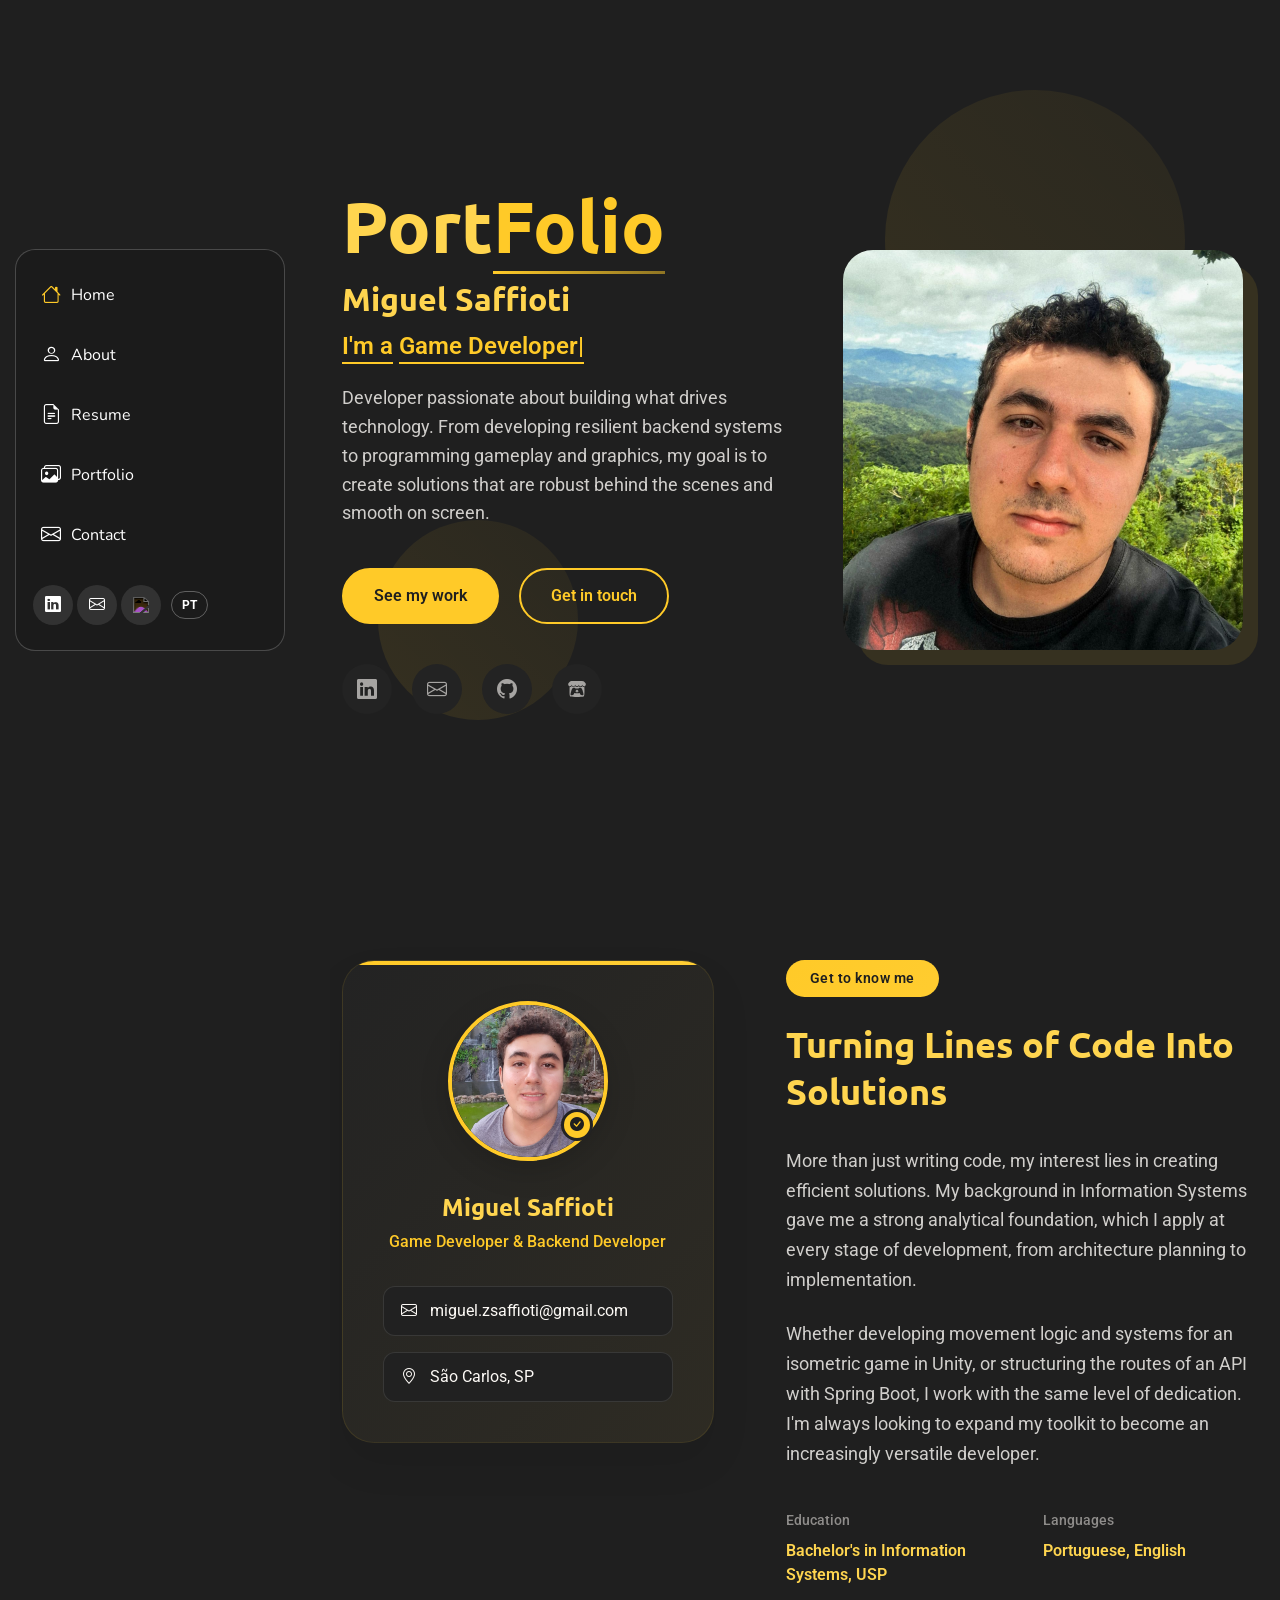
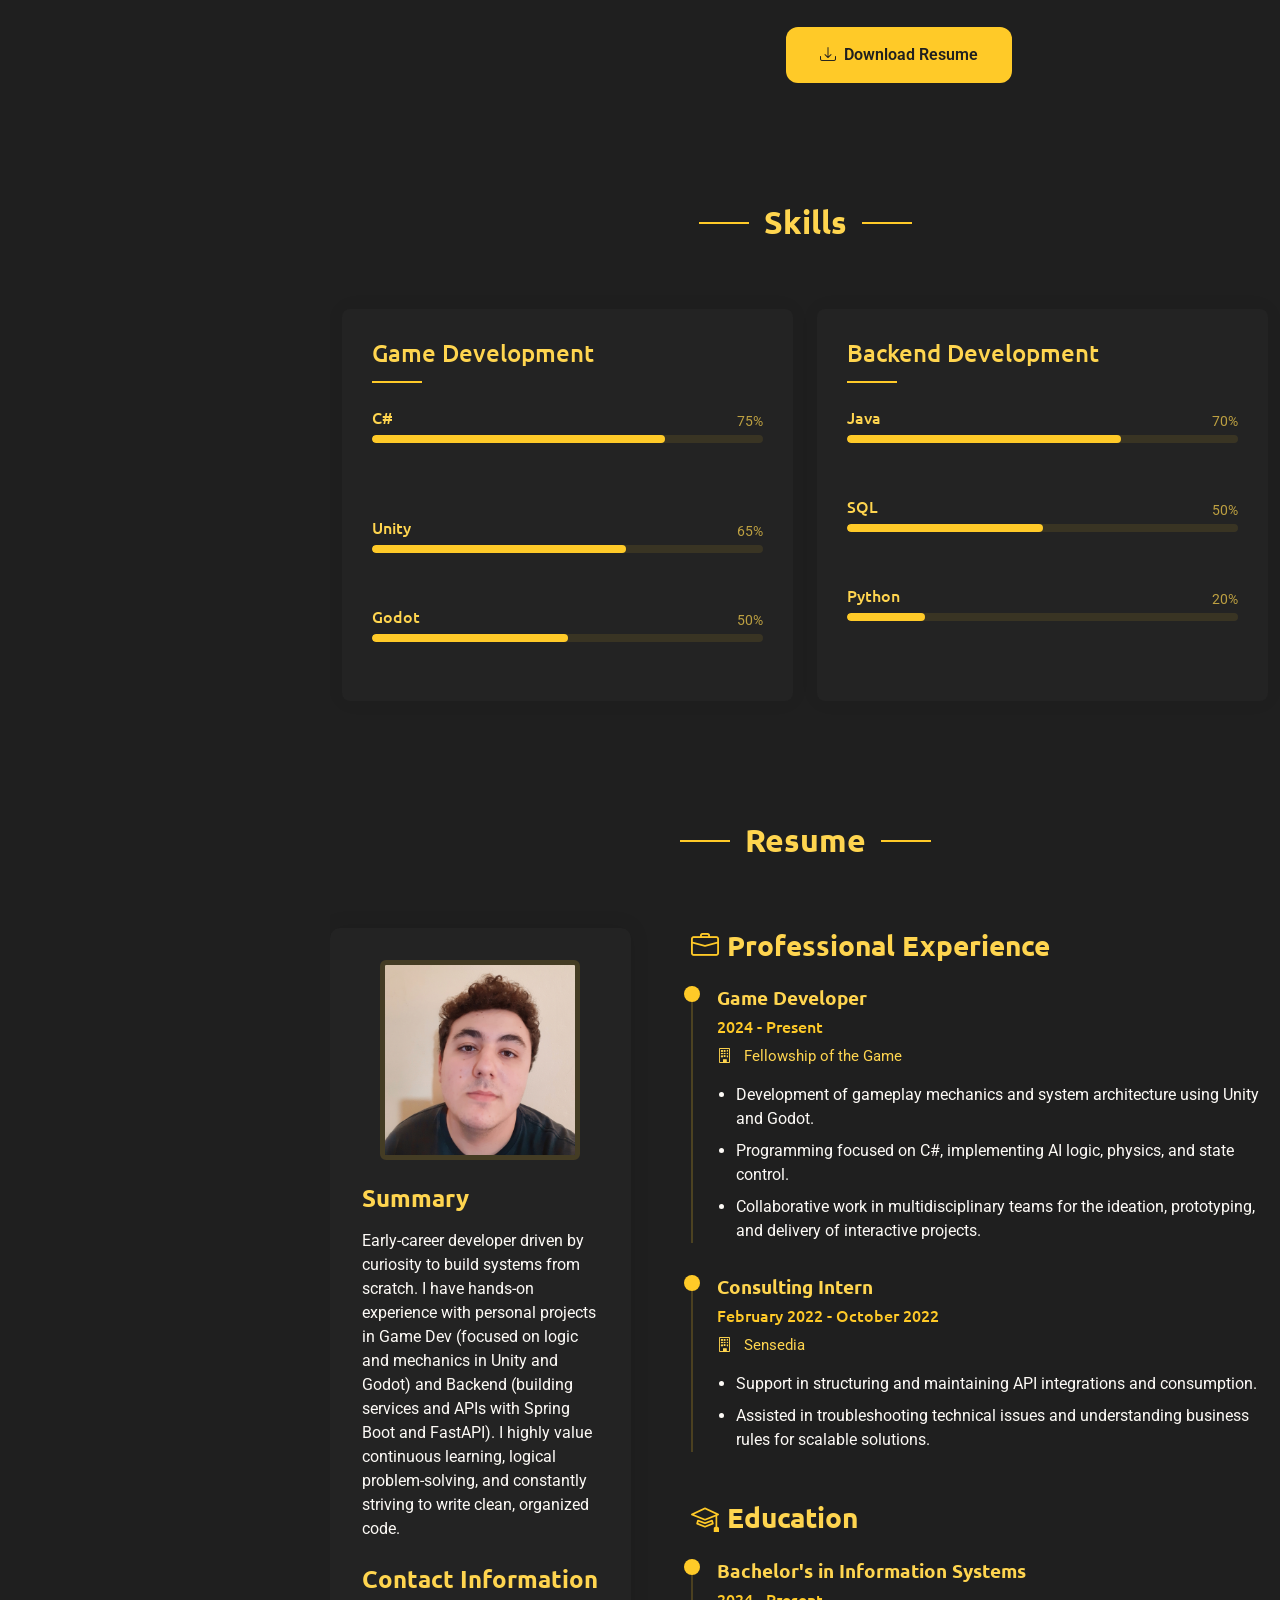
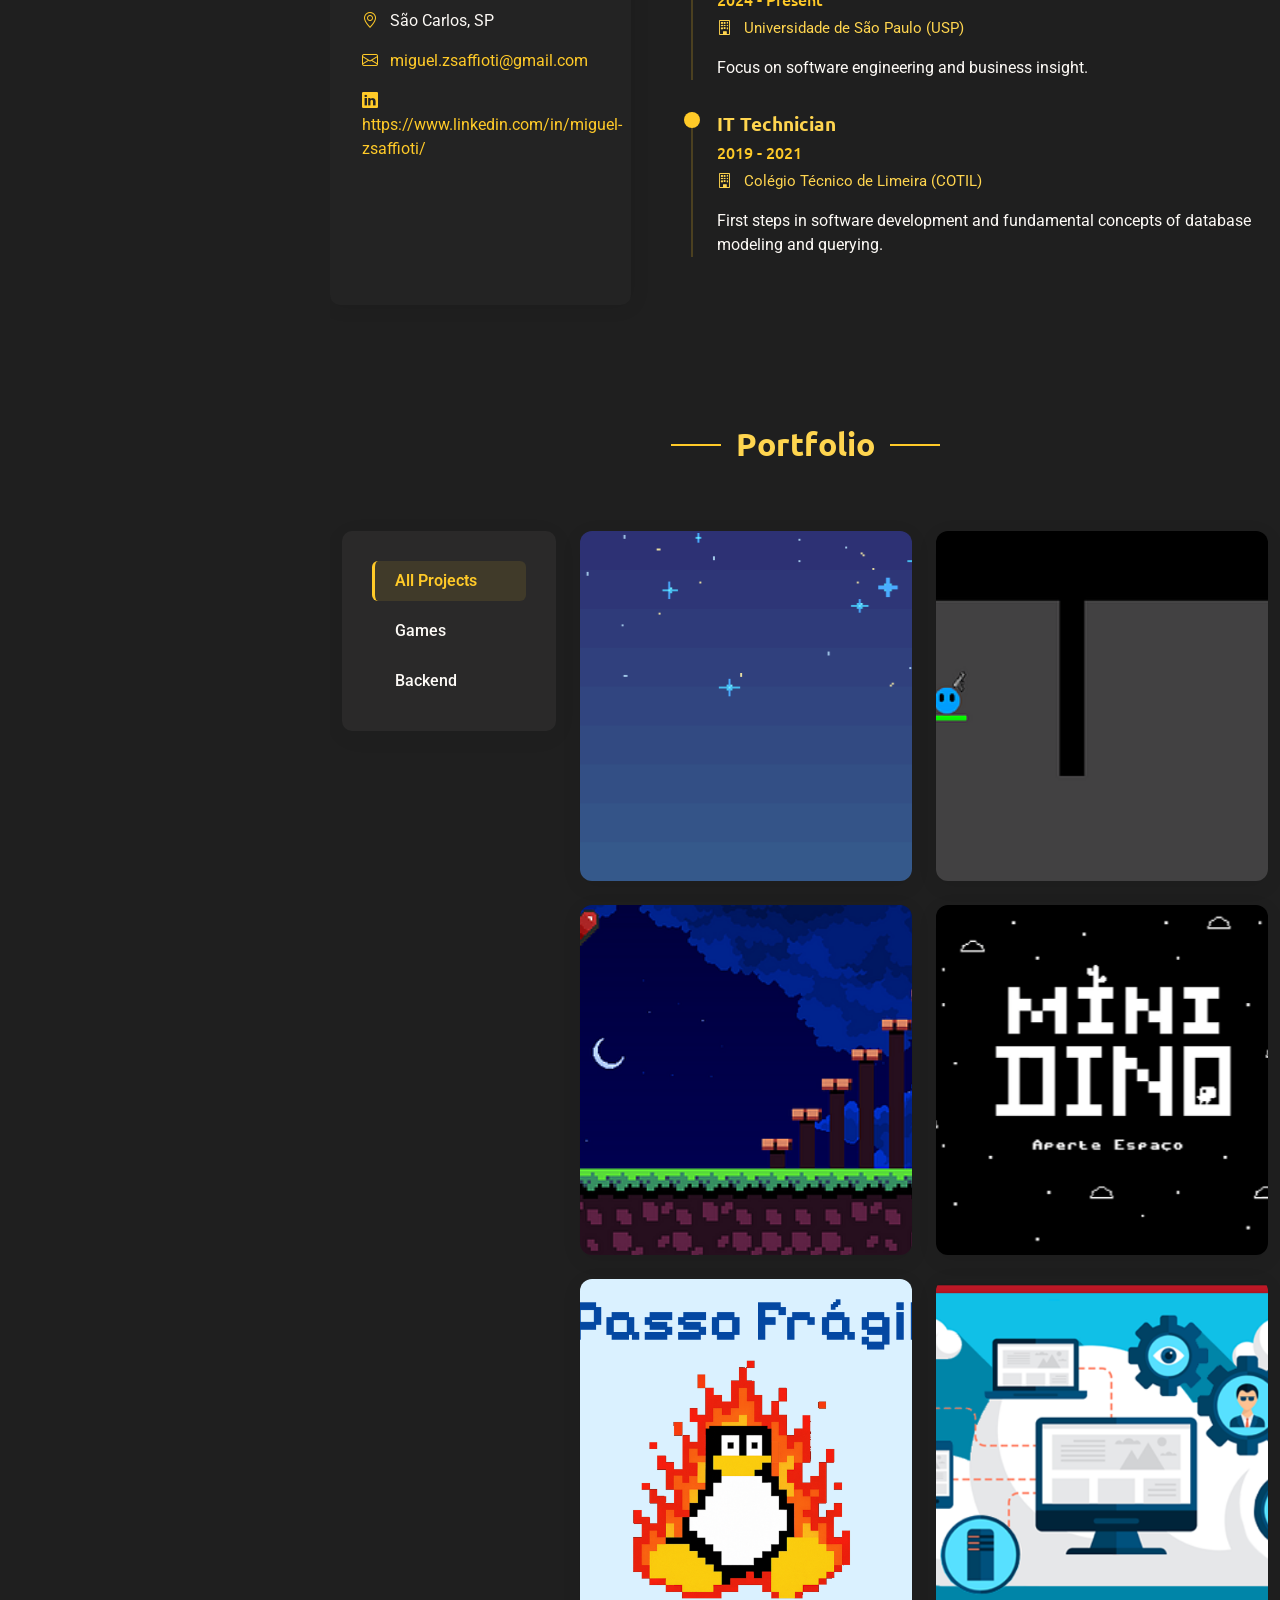
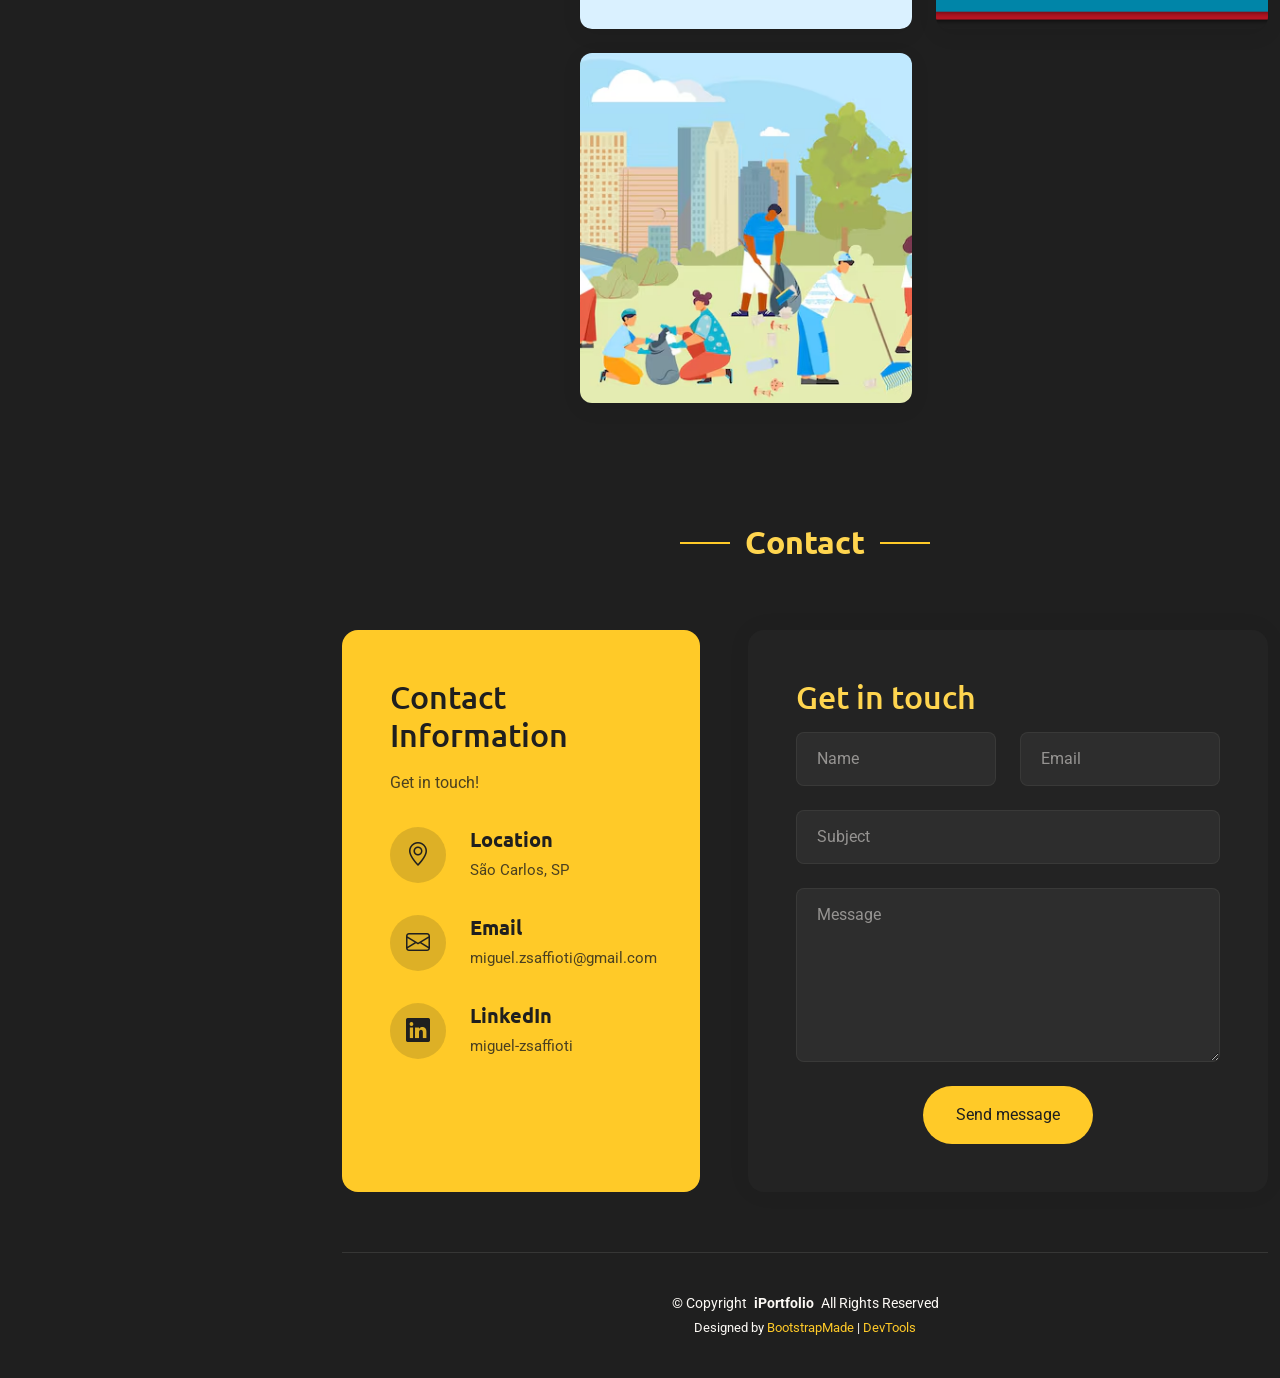
==== commit fdae4a47: "Update index.html" ====
--- a/index.html
+++ b/index.html
@@ -26,7 +26,6 @@
 
   <!-- Main CSS File -->
   <link href="assets/css/main.css" rel="stylesheet">
-
   <!-- =======================================================
   * Template Name: SnapFolio
   * Template URL: https://bootstrapmade.com/snapfolio-bootstrap-portfolio-template/
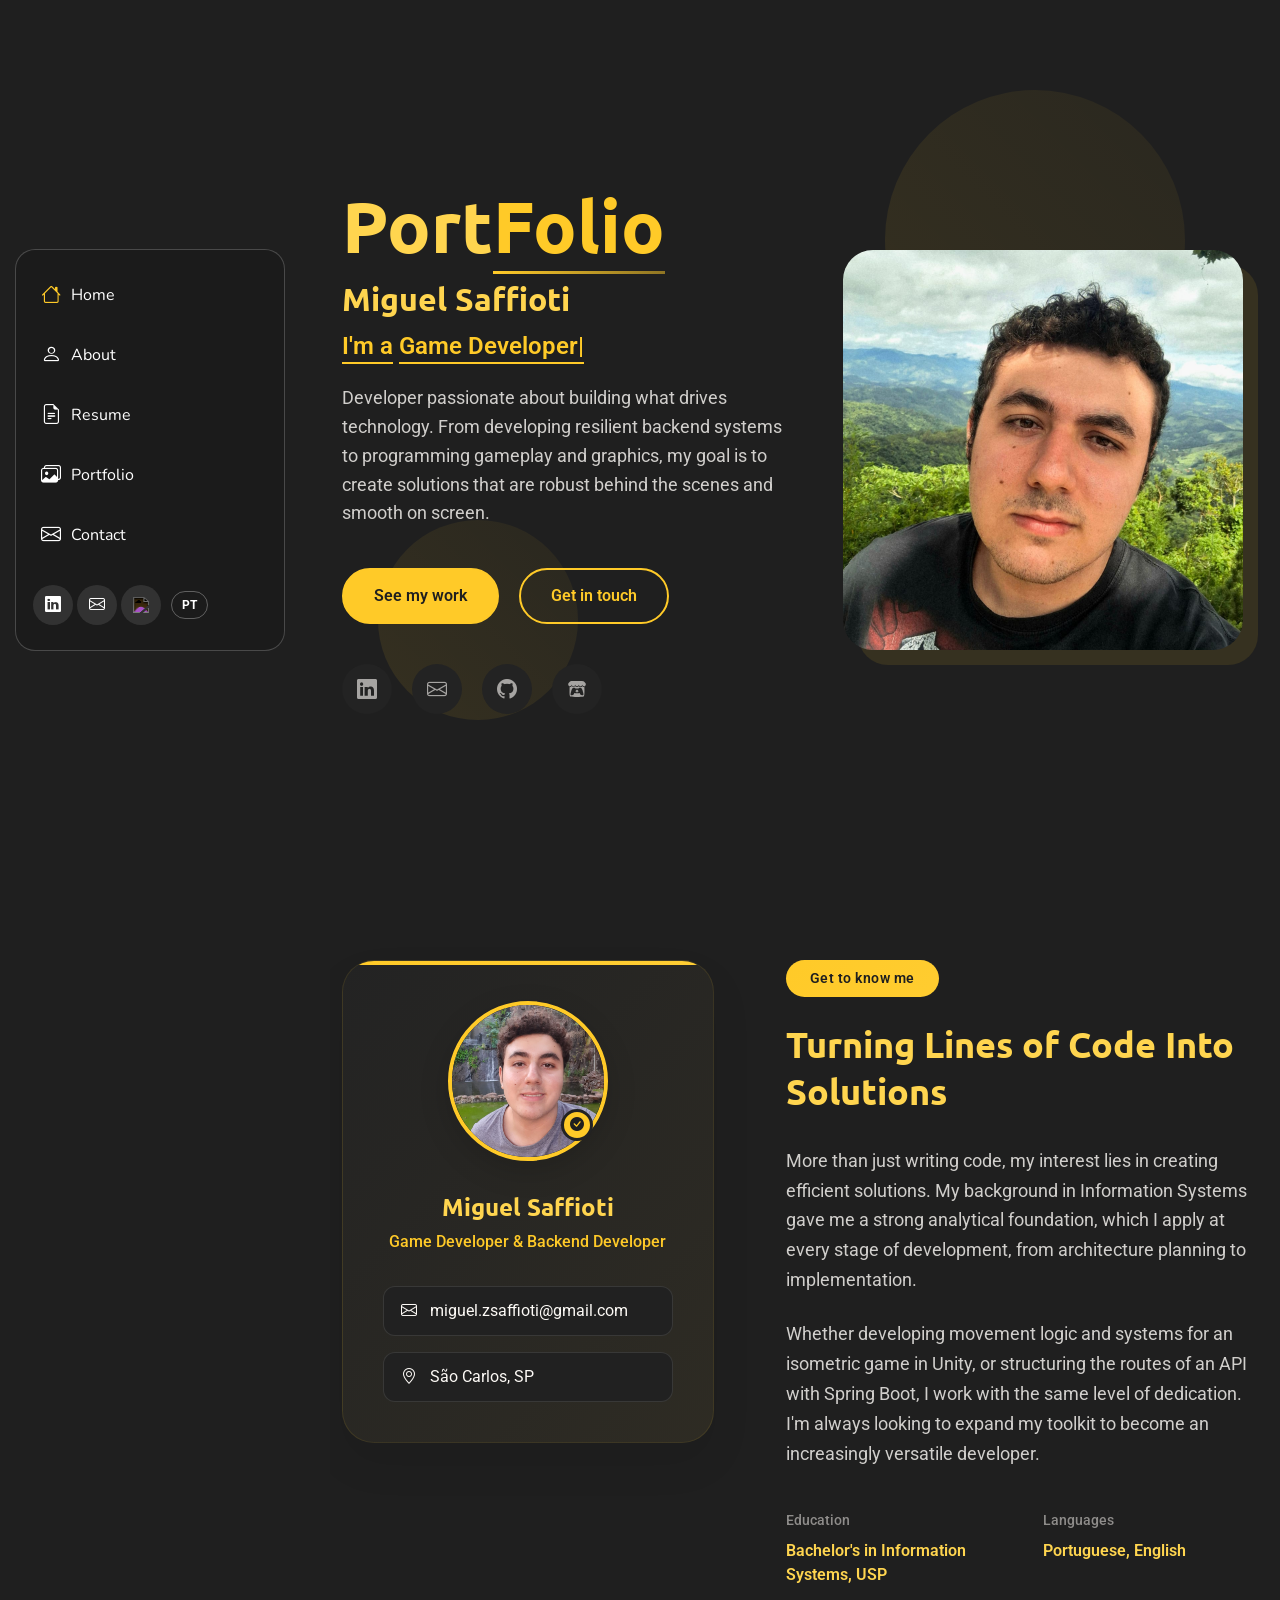
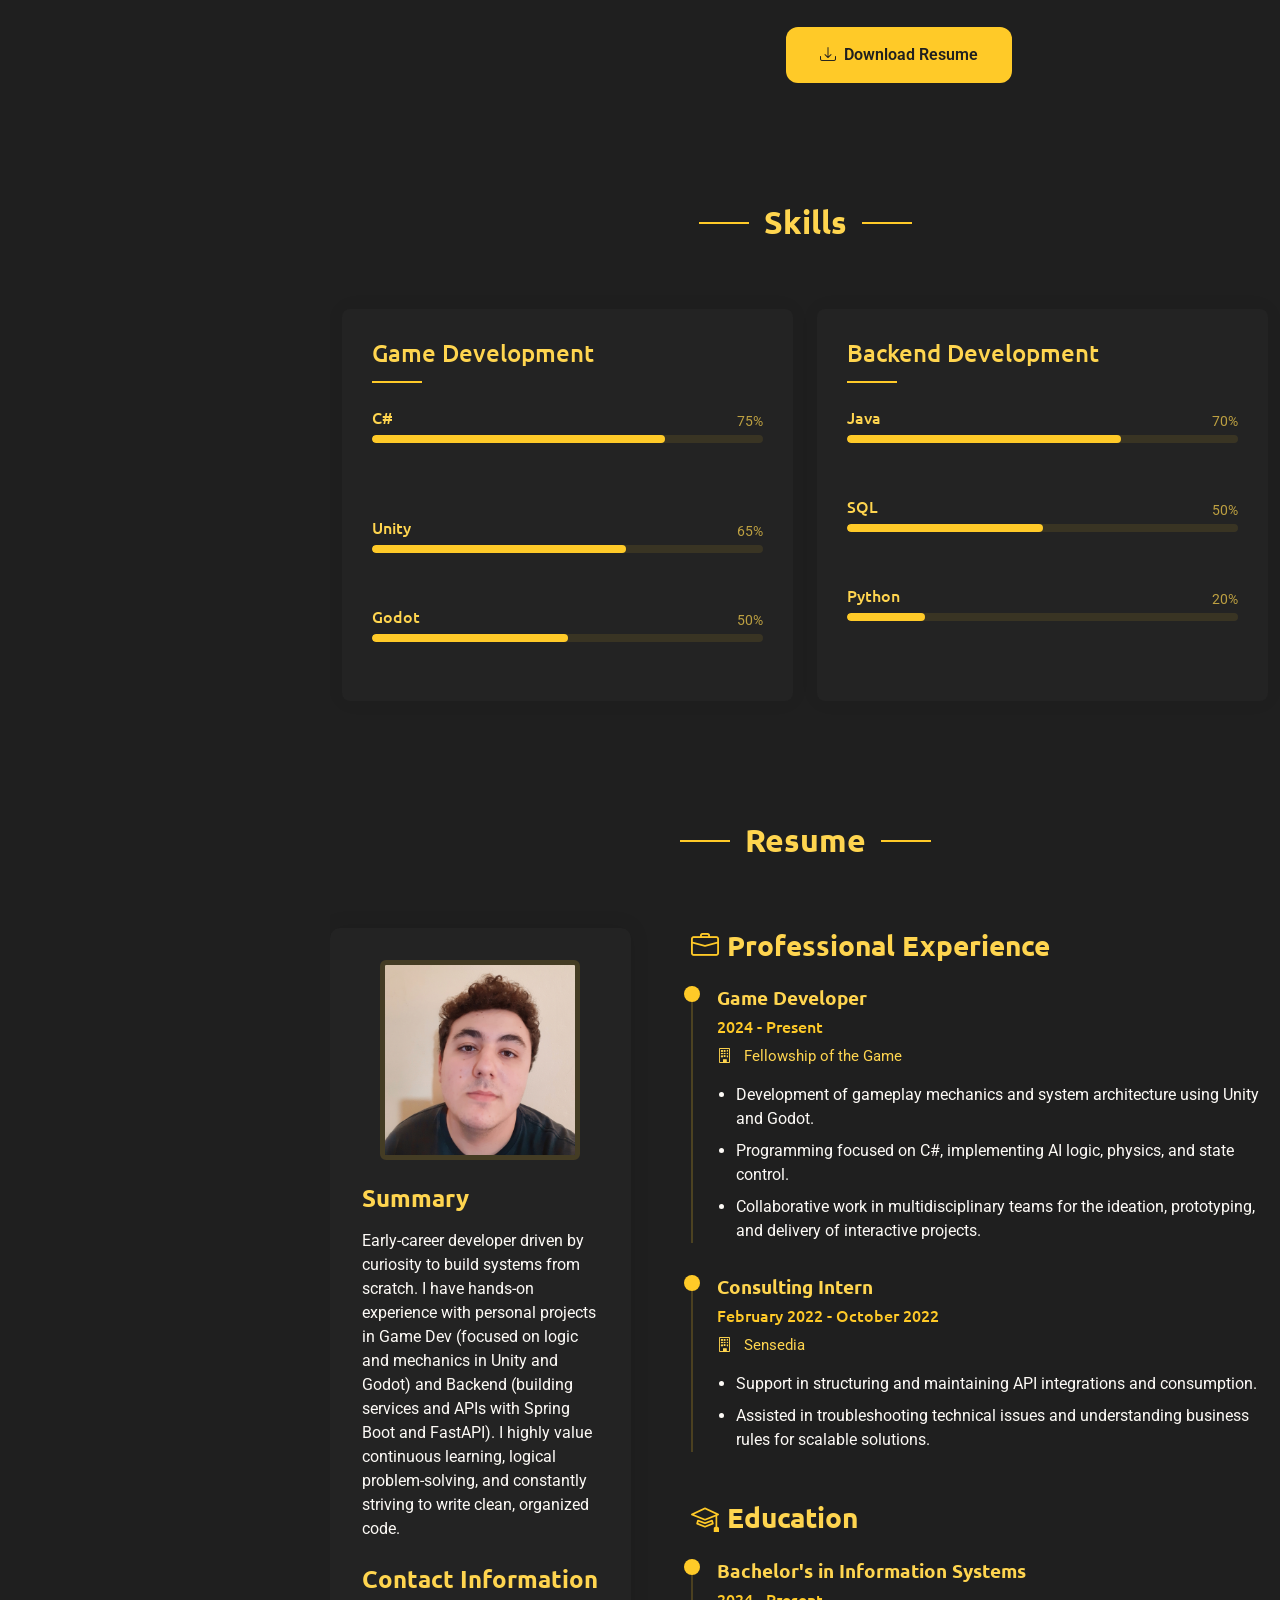
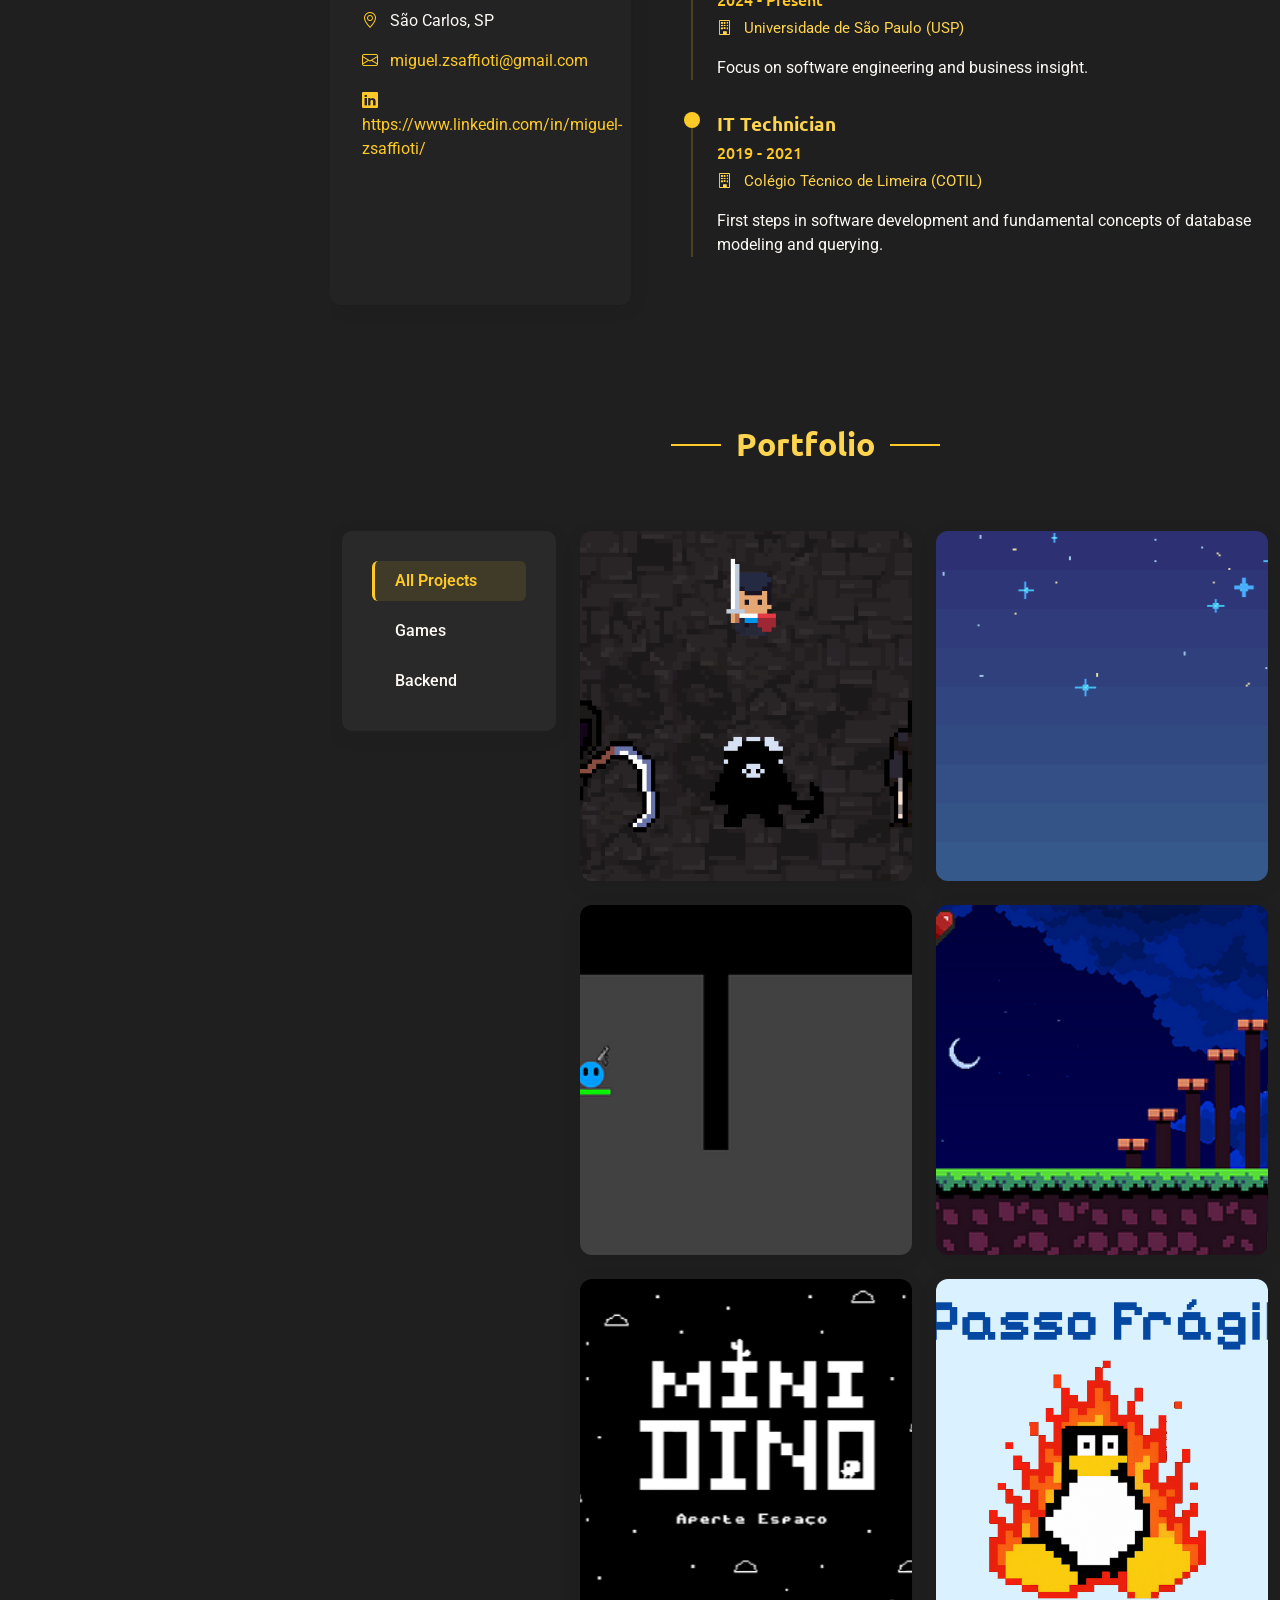
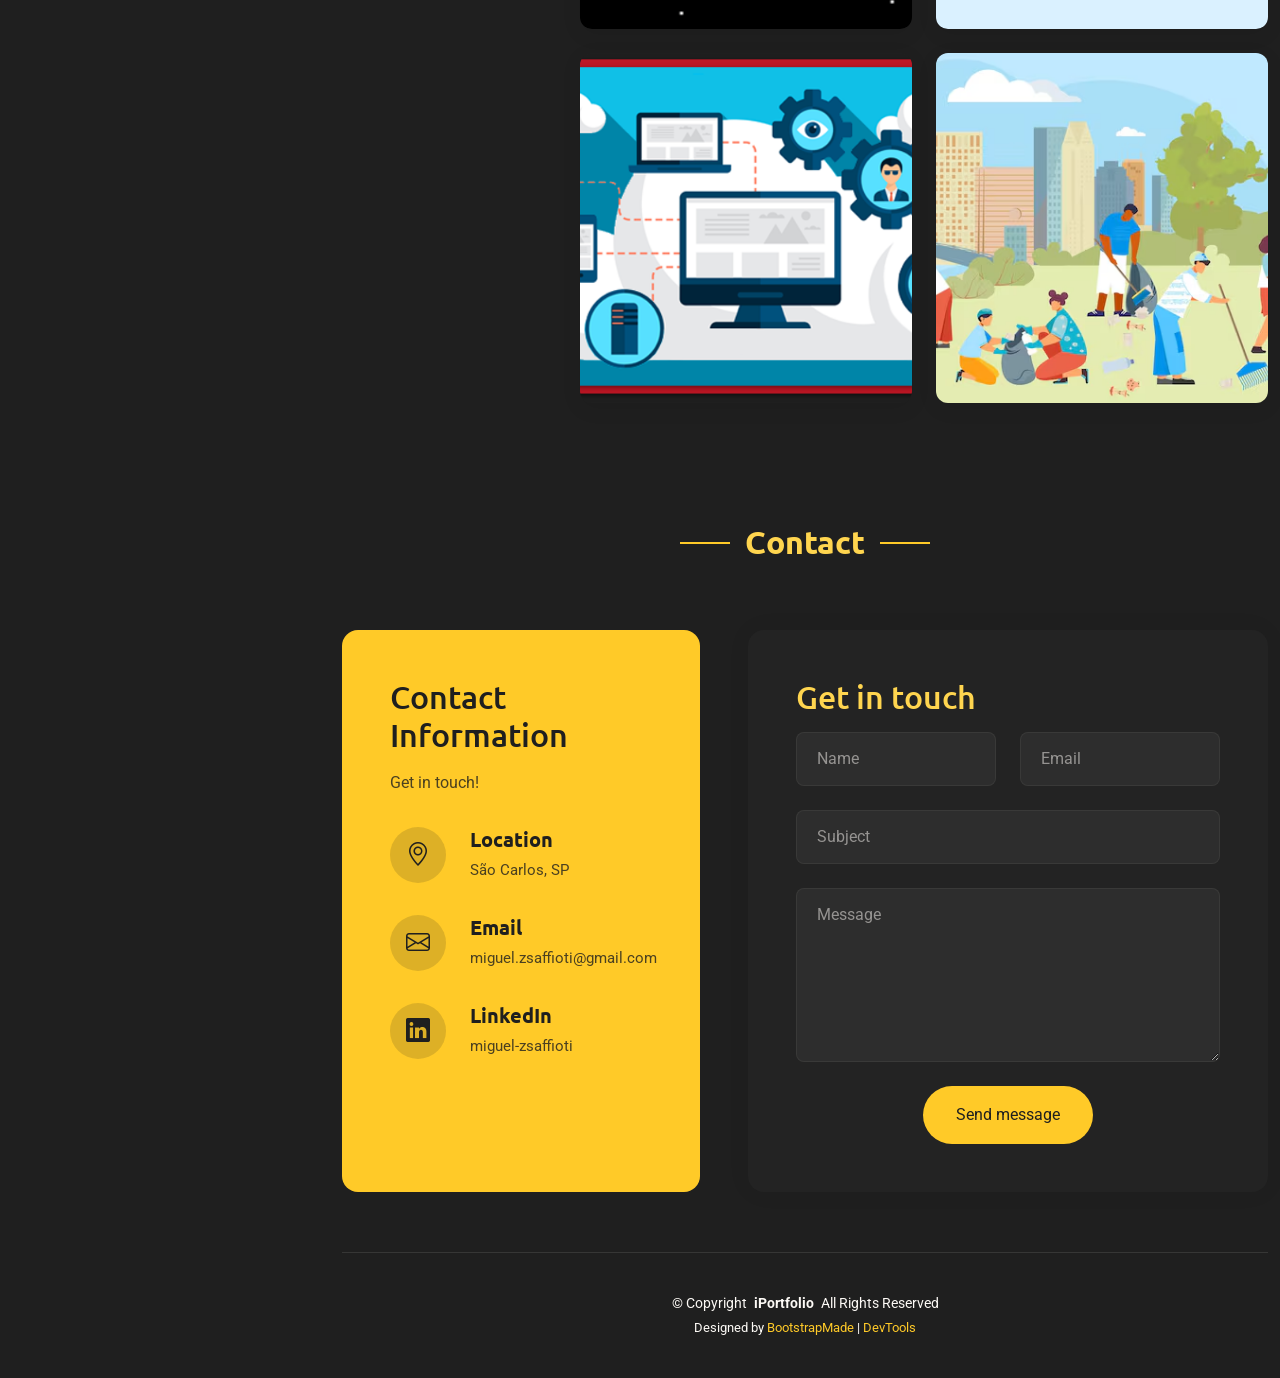
==== commit 597c4216: "Adicionei o projeto Umbra dive" ====
--- a/index.html
+++ b/index.html
@@ -55,7 +55,7 @@
         <a href="https://www.linkedin.com/in/miguel-zsaffioti/" target="_blank" class="linkedin"><i class="bi bi-linkedin"></i></a>
         <a href="#" class="email" title="Copiar e-mail" data-i18n-title="copy_email_title" onclick="copyEmail(event)"><i class="bi bi-envelope"></i></a>
         
-        <a href="https://migzss.itch.io/" target="_blank" class="itchio">
+        <a href="https://miguel-zsaffioti.itch.io/" target="_blank" class="itchio">
           <img src="https://cdn.jsdelivr.net/npm/simple-icons@9.0.0/icons/itchdotio.svg" alt="Itch.io logo" style="width: 16px; height: 16px; filter: invert(1);">
         </a>
 
@@ -97,7 +97,7 @@
                 <a href="https://www.linkedin.com/in/miguel-zsaffioti/" target="_blank"><i class="bi bi-linkedin"></i></a>
                 <a href="#" title="Copiar e-mail" data-i18n-title="copy_email_title" onclick="copyEmail(event)"><i class="bi bi-envelope"></i></a>
                 <a href="https://github.com/miguel-zsaffioti"  target="_blank"><i class="bi bi-github"></i></a>
-                <a href="https://migzss.itch.io/" target="_blank" class="itchio d-flex align-items-center justify-content-center" title="Jogar no Itch.io" data-i18n-title="play_itchio_title">
+                <a href="https://miguel-zsaffioti.itch.io/" target="_blank" class="itchio d-flex align-items-center justify-content-center" title="Jogar no Itch.io" data-i18n-title="play_itchio_title">
                   <svg xmlns="http://www.w3.org/2000/svg" width="18" height="18" fill="currentColor" viewBox="0 0 512 512" fill-rule="evenodd" clip-rule="evenodd" stroke-linejoin="round" stroke-miterlimit="2">
                     <path d="M71.19 33.84C49.383 46.788 6.413 96.156 6 109.103v21.433c0 27.168 25.395 51.044 48.448 51.044 27.679 0 50.745-22.944 50.75-50.173 0 27.226 22.274 50.173 49.96 50.173 27.683 0 49.243-22.944 49.243-50.173 0 27.226 23.677 50.173 51.356 50.173h.498c27.679 0 51.378-22.944 51.378-50.173 0 27.226 21.55 50.173 49.23 50.173 27.679 0 49.954-22.944 49.954-50.173 0 27.226 23.065 50.173 50.745 50.173 23.043 0 48.438-23.874 48.438-51.044v-21.433c-.43-12.947-43.395-62.315-65.195-75.263-67.773-2.381-114.787-2.79-184.822-2.782-70.01.005-165.507 1.097-184.797 2.782h.005zm132.863 134.945a57.163 57.163 0 01-9.742 12.541 57.88 57.88 0 01-40.569 16.554 58.039 58.039 0 01-40.65-16.558c-3.777-3.709-6.649-7.675-9.295-12.293v.009c-2.623 4.627-6.309 8.589-10.085 12.302a58.06 58.06 0 01-40.637 16.546c-1.9 0-3.867-.52-5.473-1.063-2.216 23.18-3.165 45.318-3.491 61.487v.09c-.045 8.21-.08 14.948-.122 24.31.43 48.642-4.817 157.618 21.438 184.392 40.682 9.498 115.542 13.817 190.656 13.84h.006c75.11-.023 149.974-4.342 190.657-13.817 26.254-26.78 21.008-135.755 21.437-184.38-.038-9.363-.077-16.106-.12-24.31v-.09c-.339-16.152-1.277-38.297-3.505-61.472-1.605.543-3.588 1.07-5.495 1.07a58.094 58.094 0 01-40.648-16.544c-3.788-3.72-7.462-7.682-10.092-12.302l-.012-.016c-2.639 4.613-5.513 8.586-9.3 12.293a58.046 58.046 0 01-40.644 16.553c-15.791 0-30.122-6.332-40.57-16.553a57.496 57.496 0 01-9.746-12.542 56.959 56.959 0 01-9.647 12.542 58.073 58.073 0 01-40.66 16.553c-.551 0-1.107-.023-1.65-.045h-.018c-.55.022-1.1.045-1.65.045a58.065 58.065 0 01-40.656-16.553 56.851 56.851 0 01-9.656-12.537l-.061-.052zm-41.75 53.985l-.004.019h.045c16.53.036 31.23 0 49.411 19.861 14.337-1.5 29.285-2.252 44.278-2.227h.023c14.992-.023 29.94.746 44.277 2.238 18.204-19.854 32.88-19.81 49.411-19.854h.045v-.023c7.825 0 39.054 0 60.831 61.147l23.4 83.897c17.334 62.414-5.546 63.952-34.085 63.997-42.333-1.56-65.76-32.315-65.76-63.047-23.428 3.844-50.768 5.767-78.097 5.767h-.011c-27.331 0-54.662-1.923-78.085-5.767 0 30.732-23.428 61.464-65.756 63.047-28.539-.045-51.424-1.583-34.086-63.974l23.383-83.897c21.777-61.147 53.029-61.147 60.83-61.147l-.05-.037zm93.712 48.055v.015c-.039.039-44.554 40.922-52.554 55.463l29.149-1.167v25.418c0 1.191 11.7.707 23.405.167h.016c11.707.543 23.405 1.024 23.405-.165v-25.418l29.149 1.162c-8-14.54-52.554-55.46-52.554-55.46v-.013l-.005.004-.011-.006z" fill-rule="nonzero"/>
                   </svg>
@@ -402,6 +402,21 @@
 
             <div class="col-lg-9">
               <div class="row gy-4 portfolio-container isotope-container" data-aos="fade-up" data-aos-delay="200">
+
+            <div class="col-lg-6 col-md-6 portfolio-item isotope-item filter-games">
+                  <div class="portfolio-wrap">
+                    <img src="assets/img/portfolio/UD-img.png" class="img-fluid" alt="Portfolio Image" loading="lazy">
+                    <div class="portfolio-info">
+                      <div class="content">
+                        <span class="category" data-i18n="filter_games">Jogos</span>
+                        <h4>Umbra Dive</h4>
+                        <div class="portfolio-links">
+                          <a href="pages/umbra-dive.html" title="Detalhes" data-i18n-title="details_link_title"><i class="bi bi-arrow-right"></i></a>
+                        </div>
+                      </div>
+                    </div>
+                  </div>
+                </div><!-- End Portfolio Item -->
 
                 <div class="col-lg-6 col-md-6 portfolio-item isotope-item filter-games">
                   <div class="portfolio-wrap">
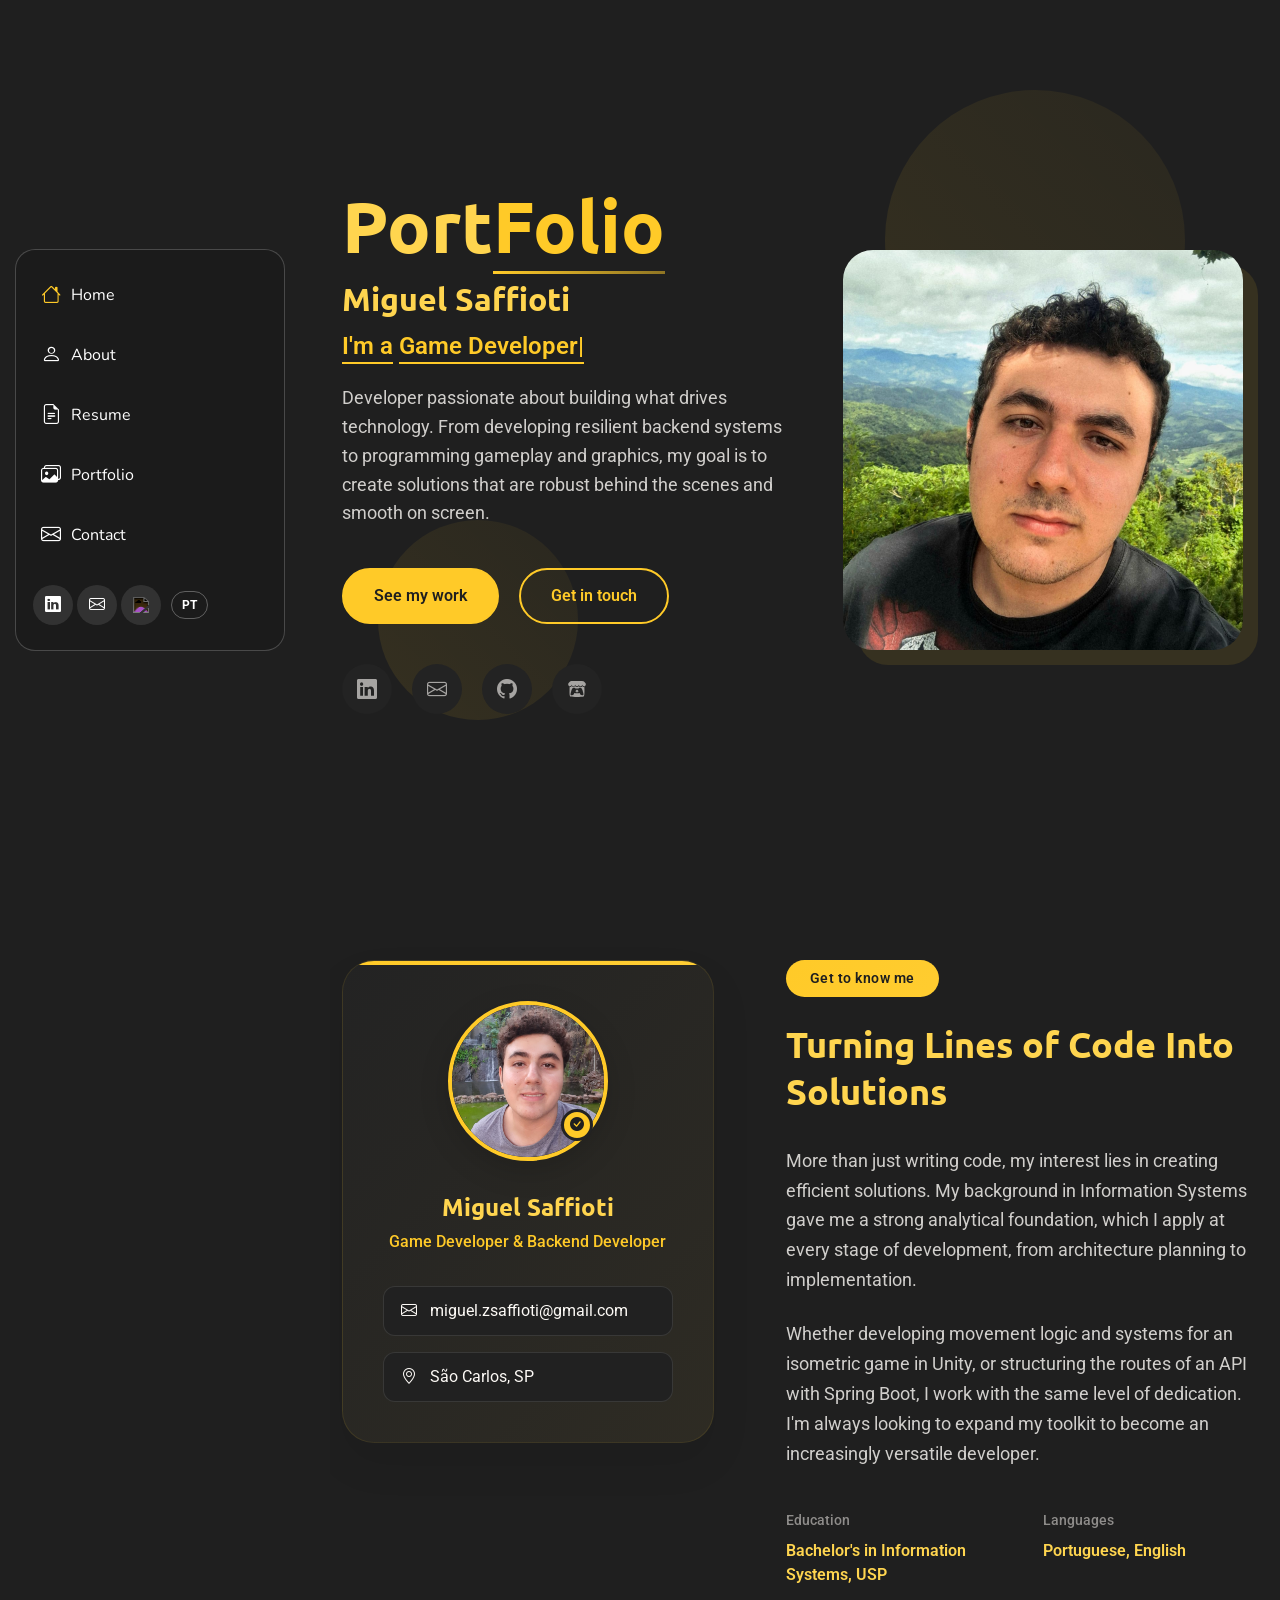
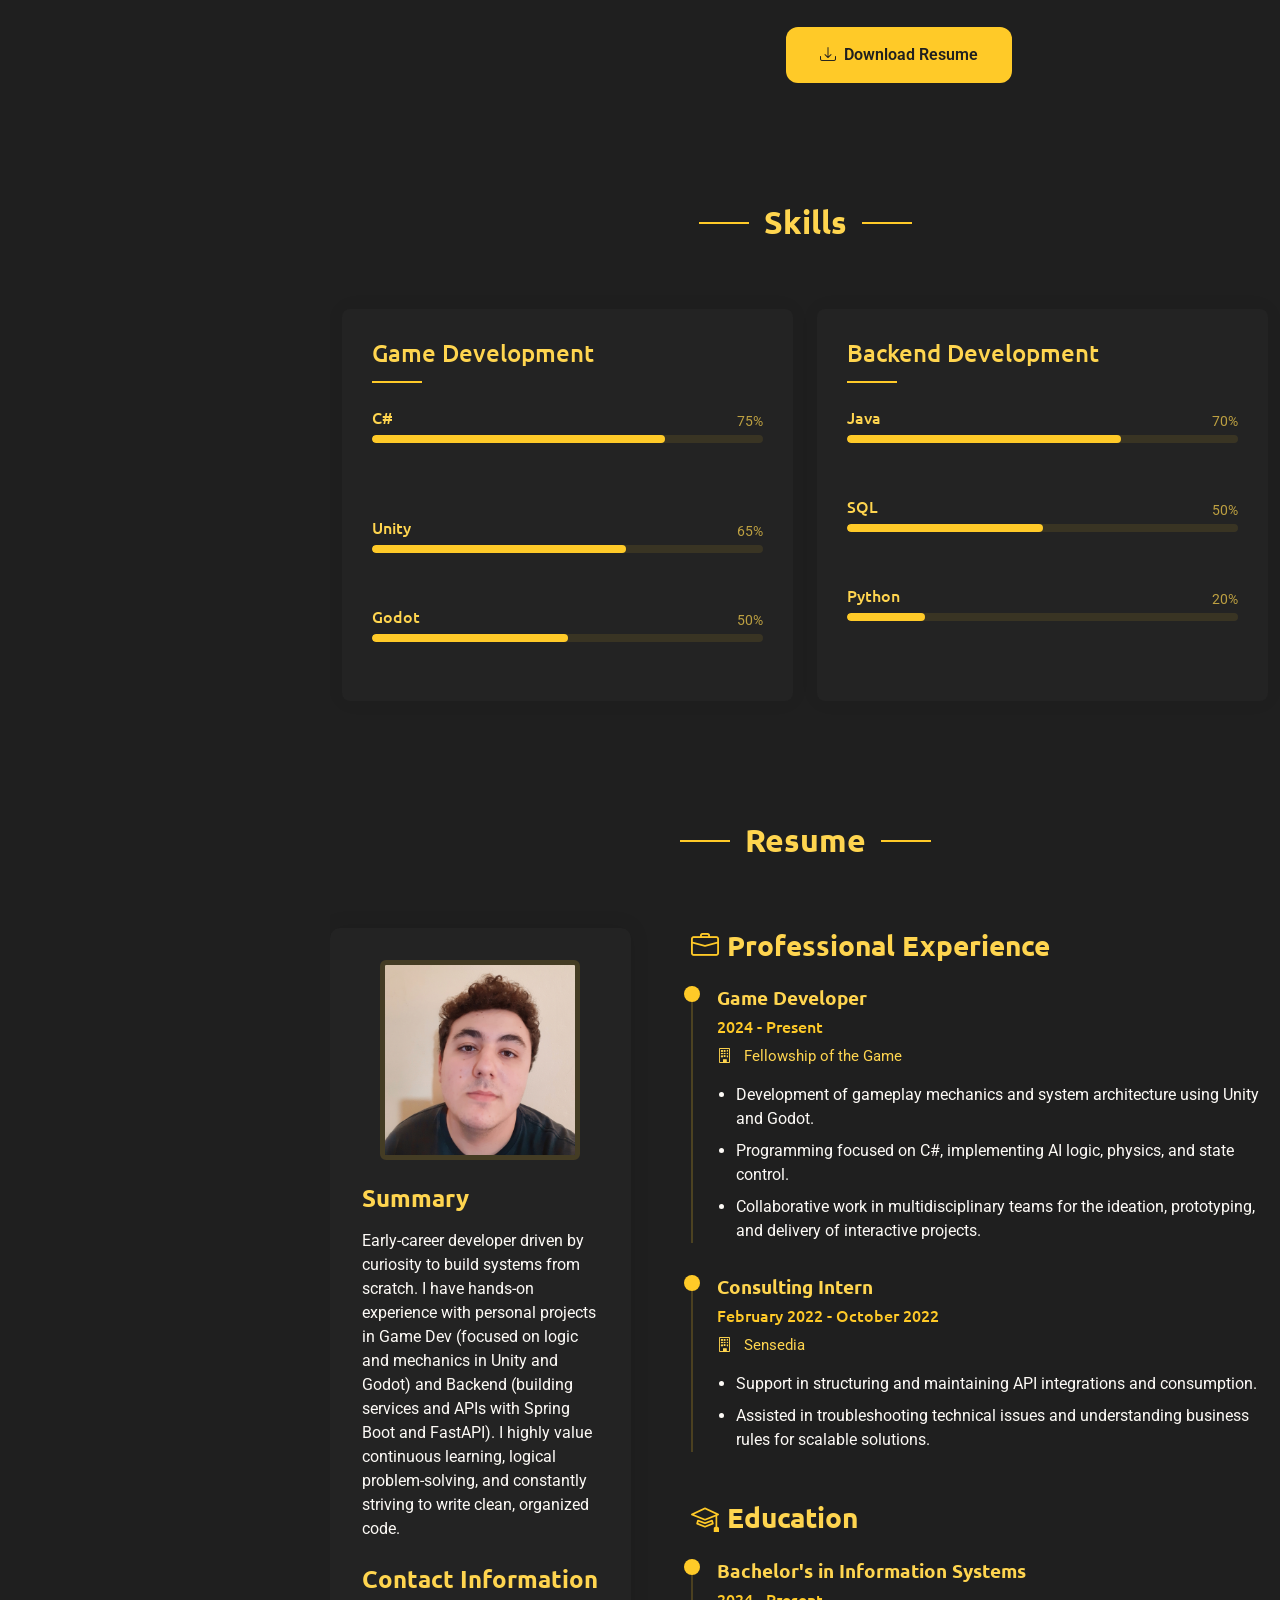
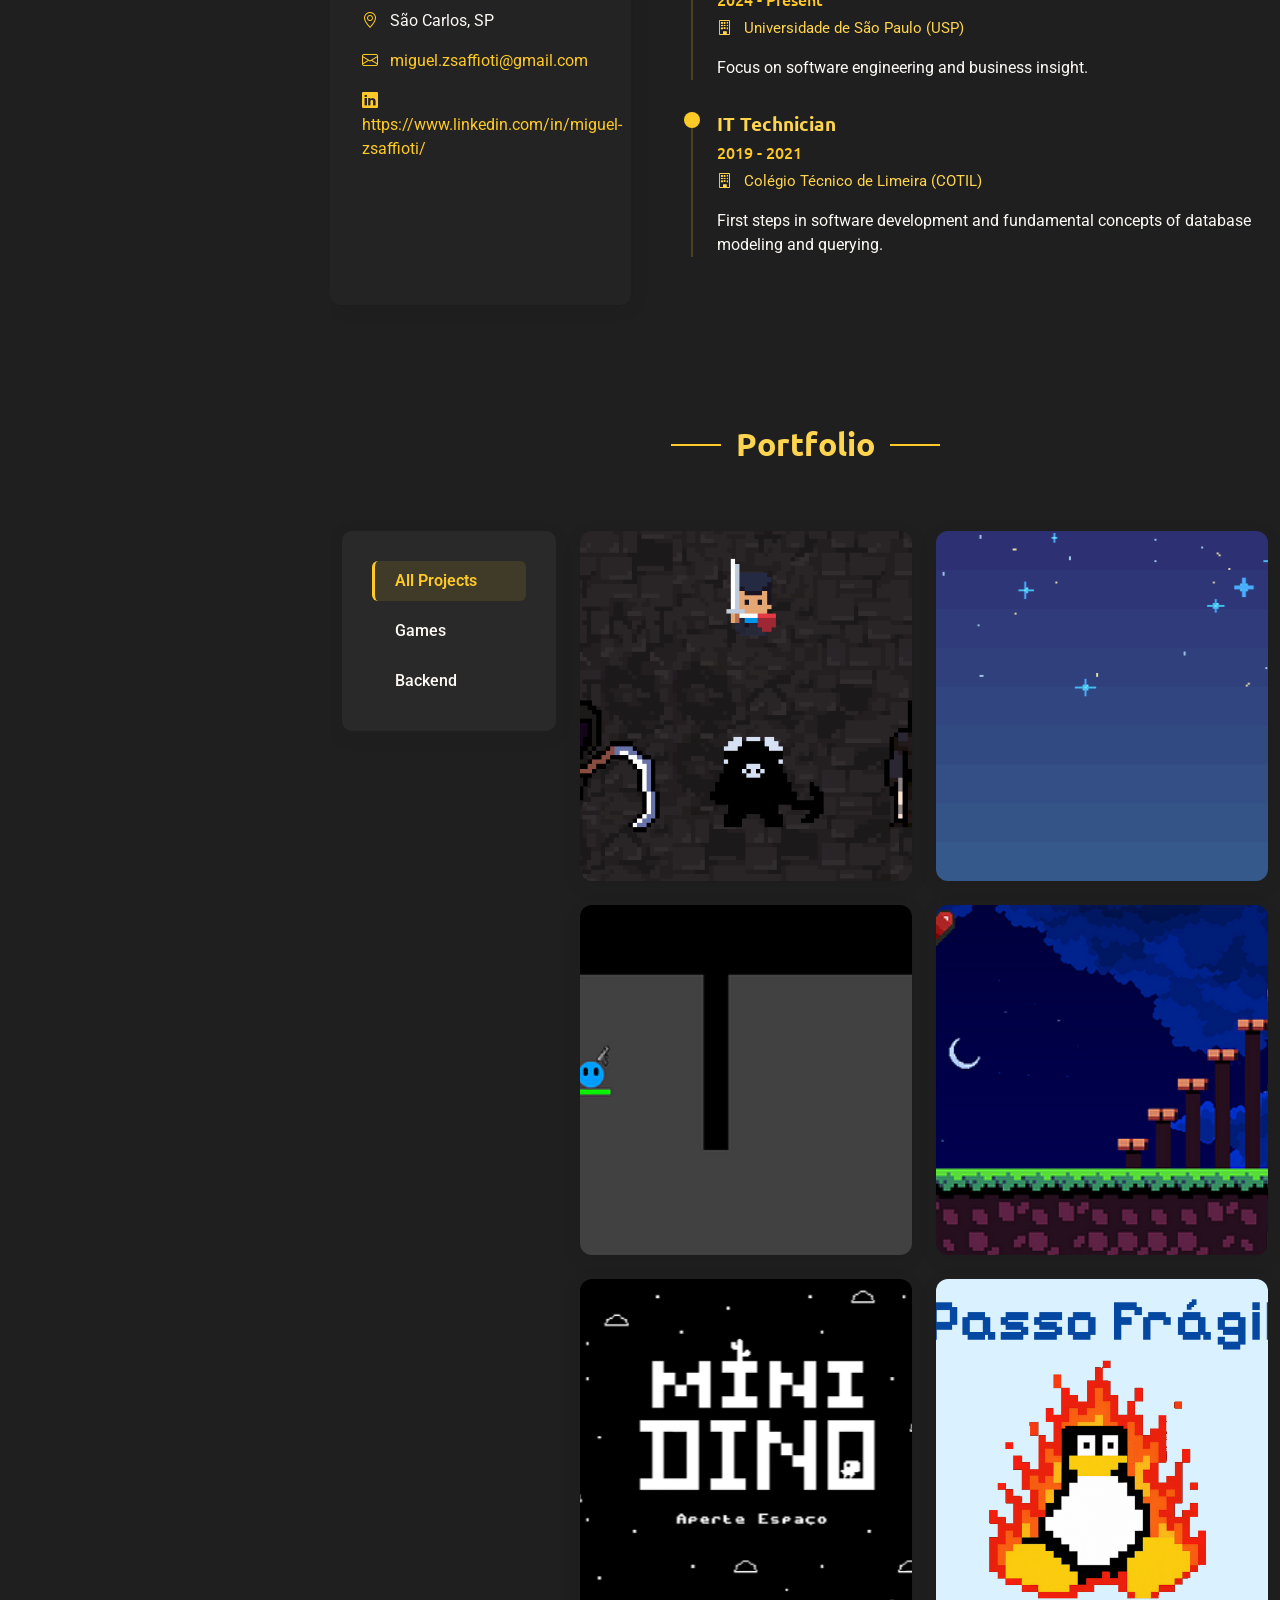
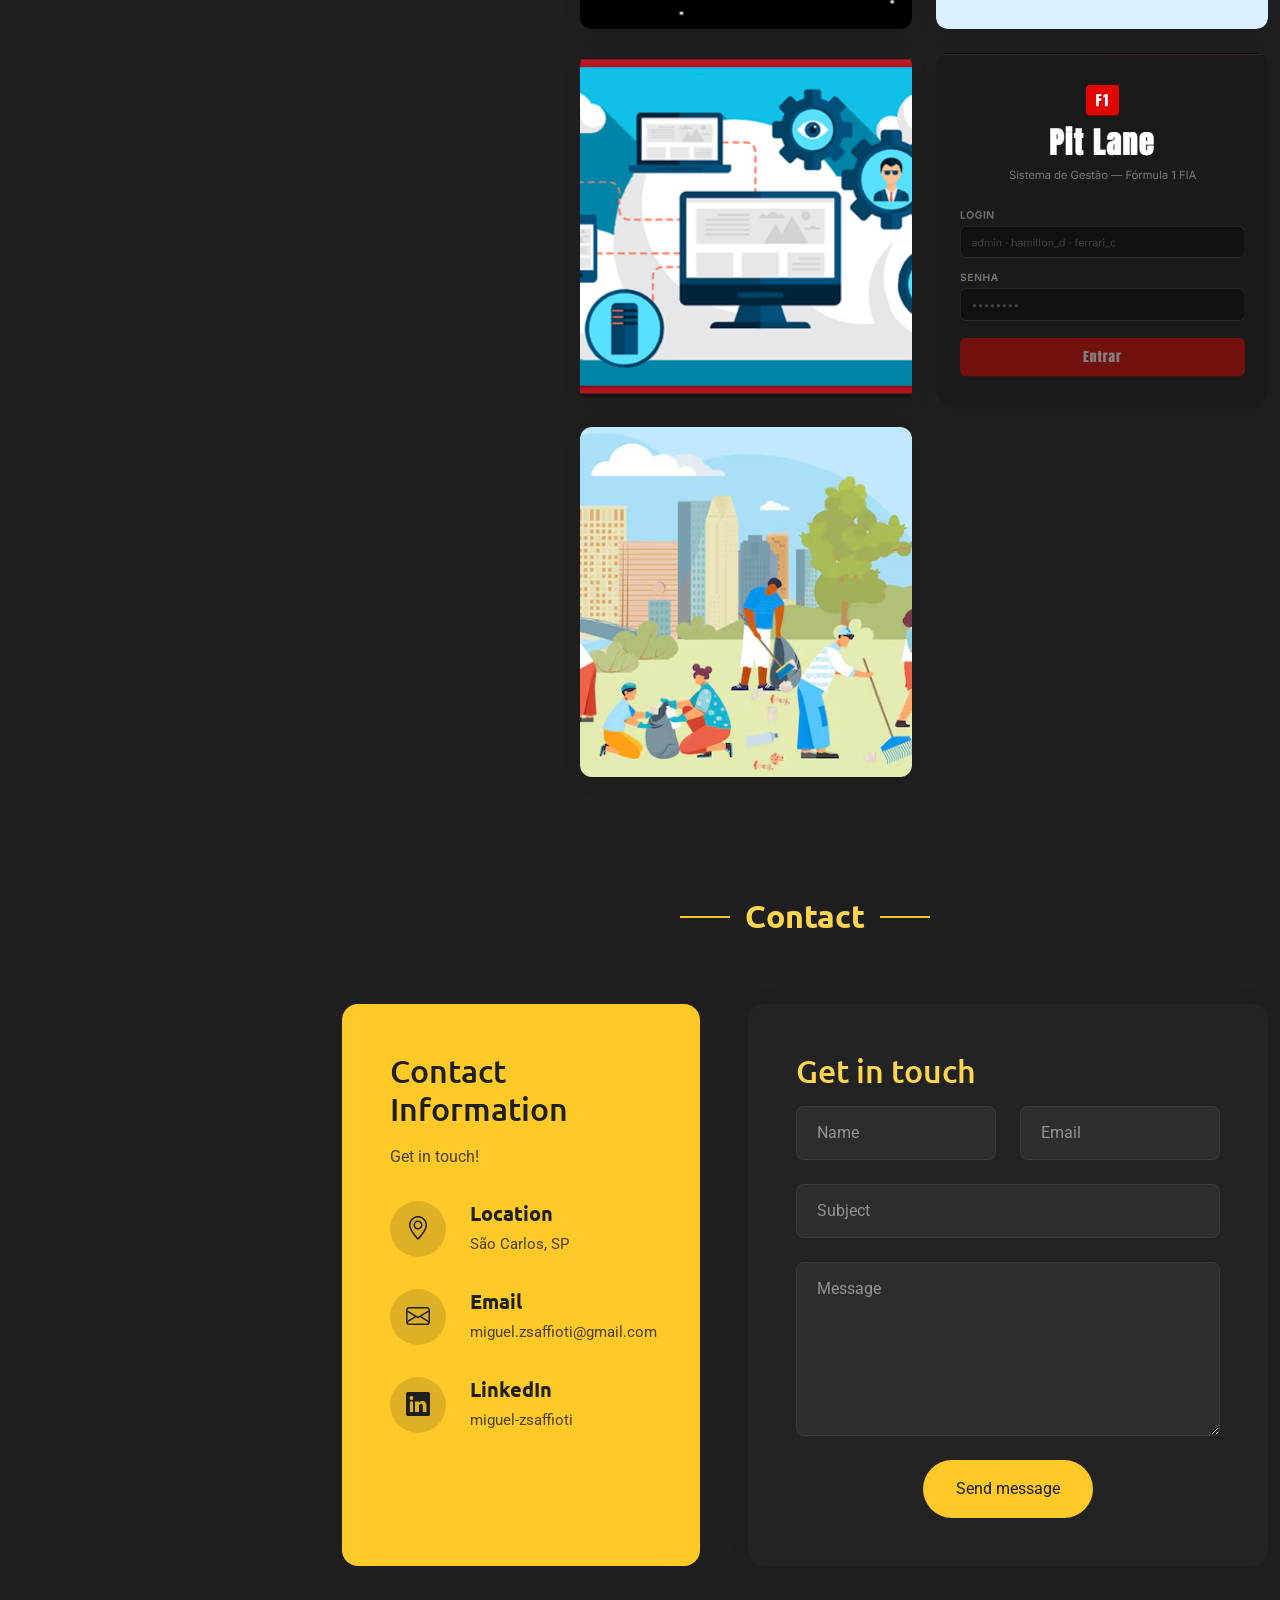
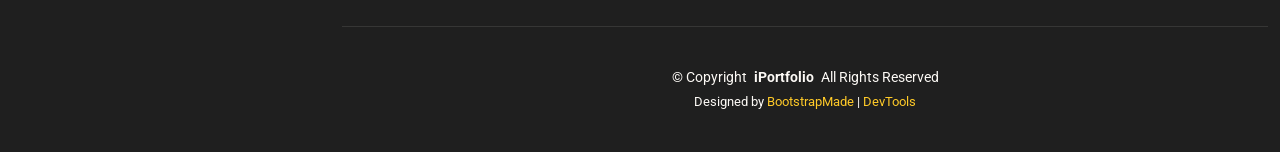
==== commit 80681369: "Pagina do projeto de lab de bd" ====
--- a/index.html
+++ b/index.html
@@ -512,6 +512,21 @@
 
                 <div class="col-lg-6 col-md-6 portfolio-item isotope-item filter-backend">
                   <div class="portfolio-wrap">
+                    <img src="assets/img/portfolio/labBD.png" class="img-fluid" alt="Portfolio Image" loading="lazy">
+                    <div class="portfolio-info">
+                      <div class="content">
+                        <span class="category" data-i18n="filter_backend">Backend</span>
+                        <h4 data-i18n="proj_f1">Sistema de Gestão Fórmula 1</h4>
+                        <div class="portfolio-links">
+                          <a href="pages/labBd.html" title="Detalhes" data-i18n-title="details_link_title"><i class="bi bi-arrow-right"></i></a>
+                        </div>
+                      </div>
+                    </div>
+                  </div>
+                </div><!-- End Portfolio Item -->
+
+                <div class="col-lg-6 col-md-6 portfolio-item isotope-item filter-backend">
+                  <div class="portfolio-wrap">
                     <img src="assets/img/portfolio/limepezaUrbana.avif" class="img-fluid" alt="Portfolio Image" loading="lazy">
                     <div class="portfolio-info">
                       <div class="content">
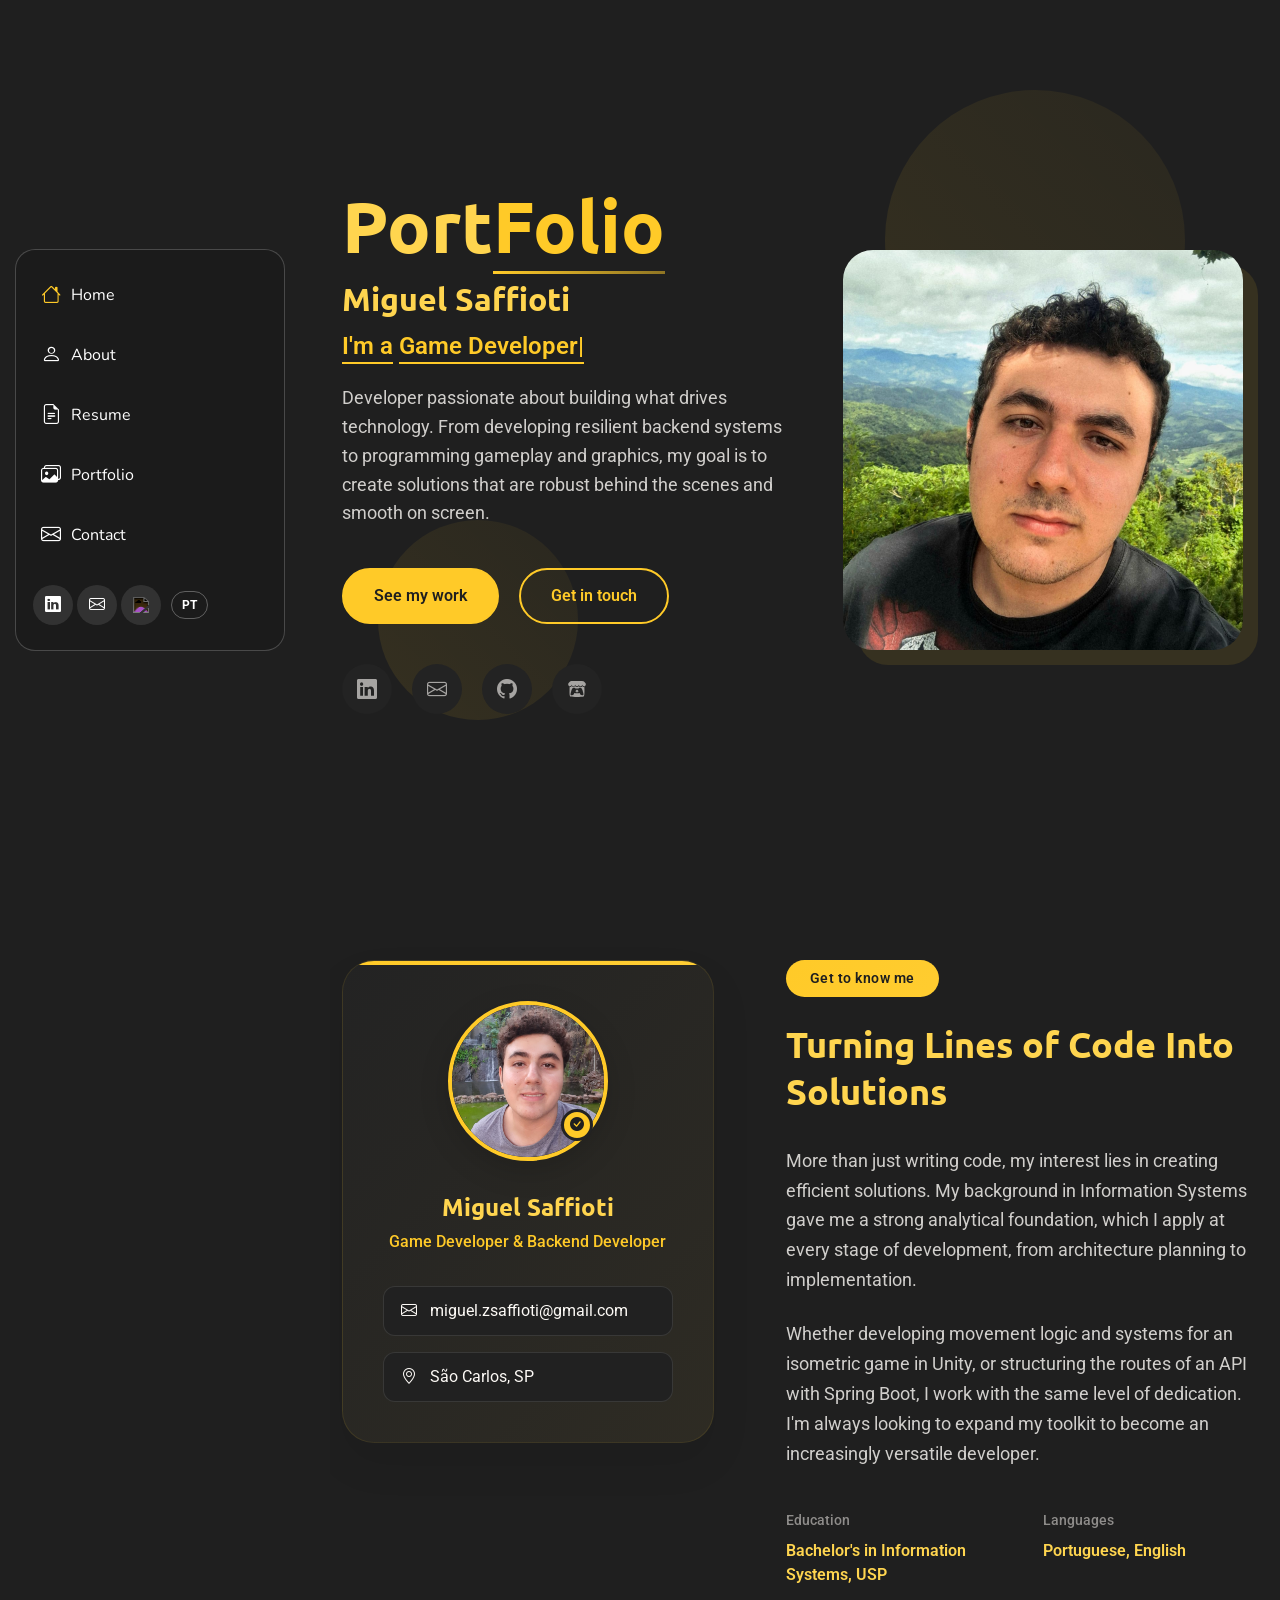
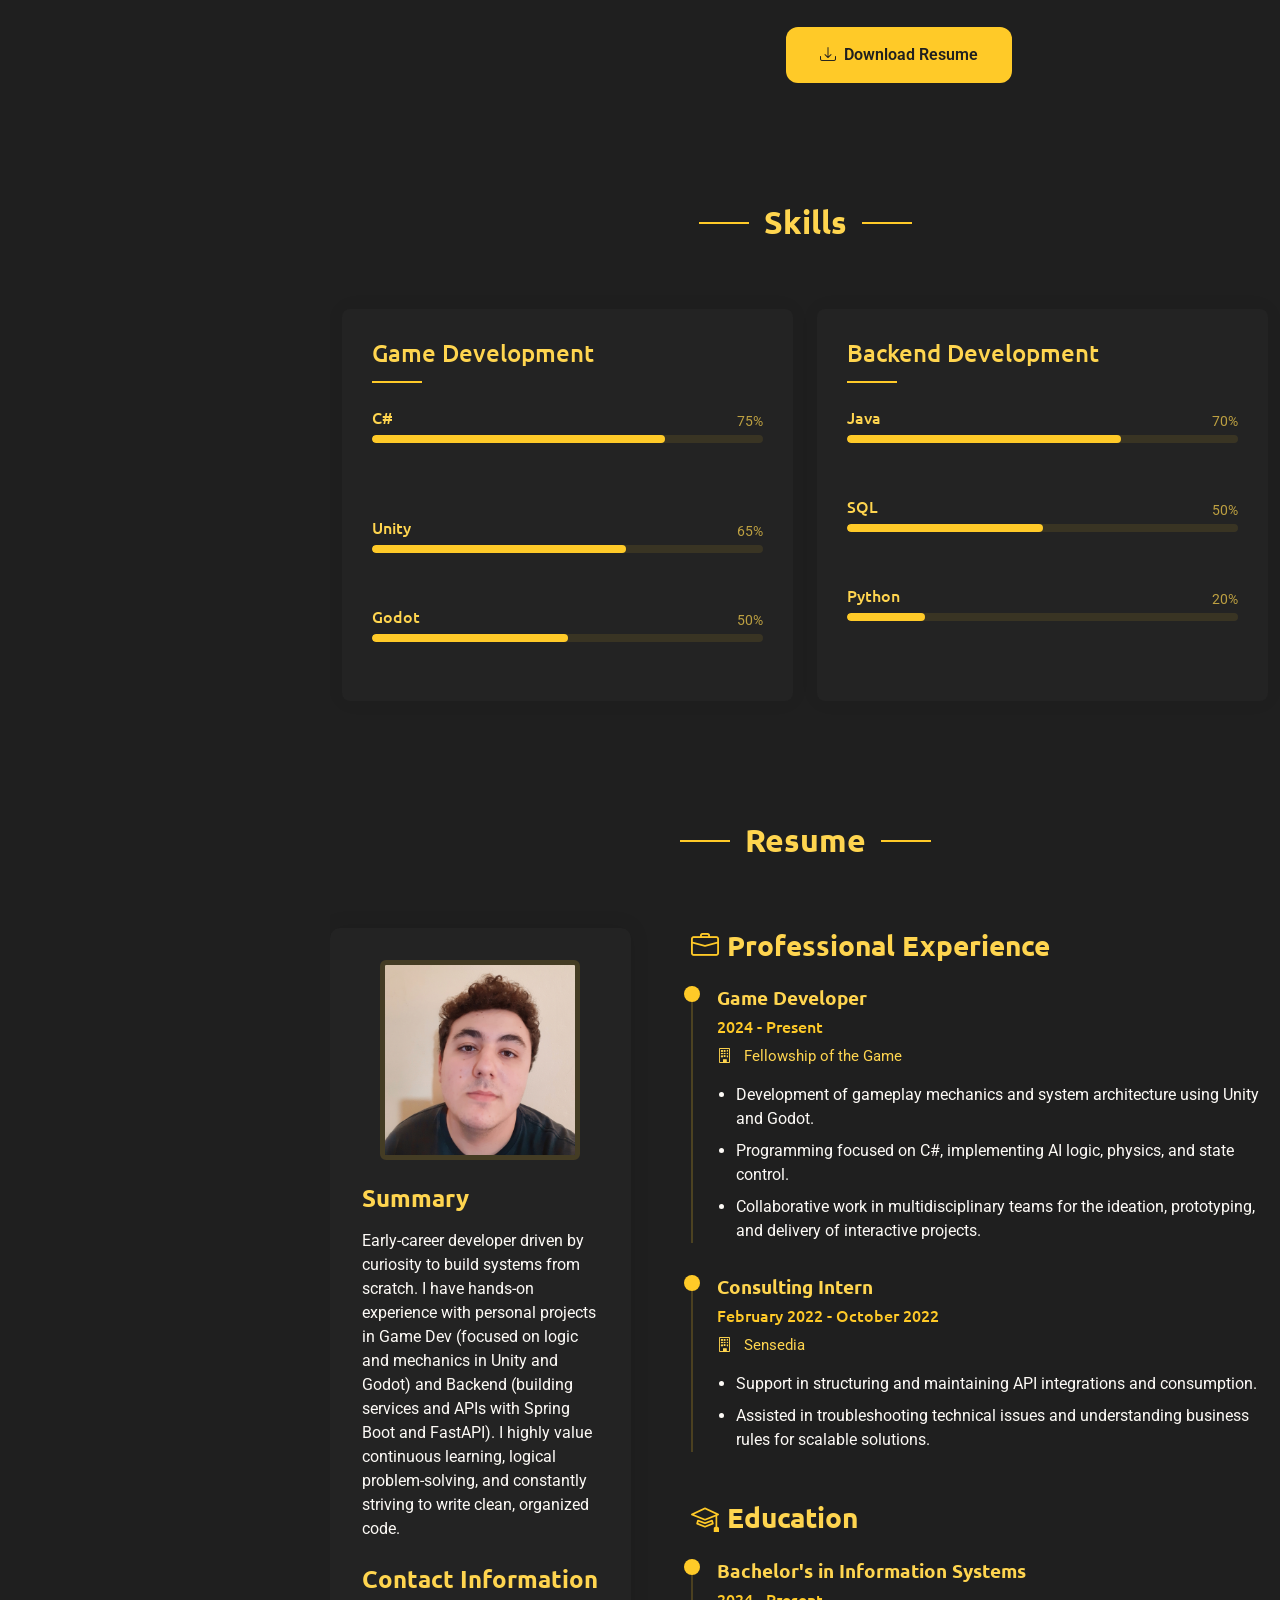
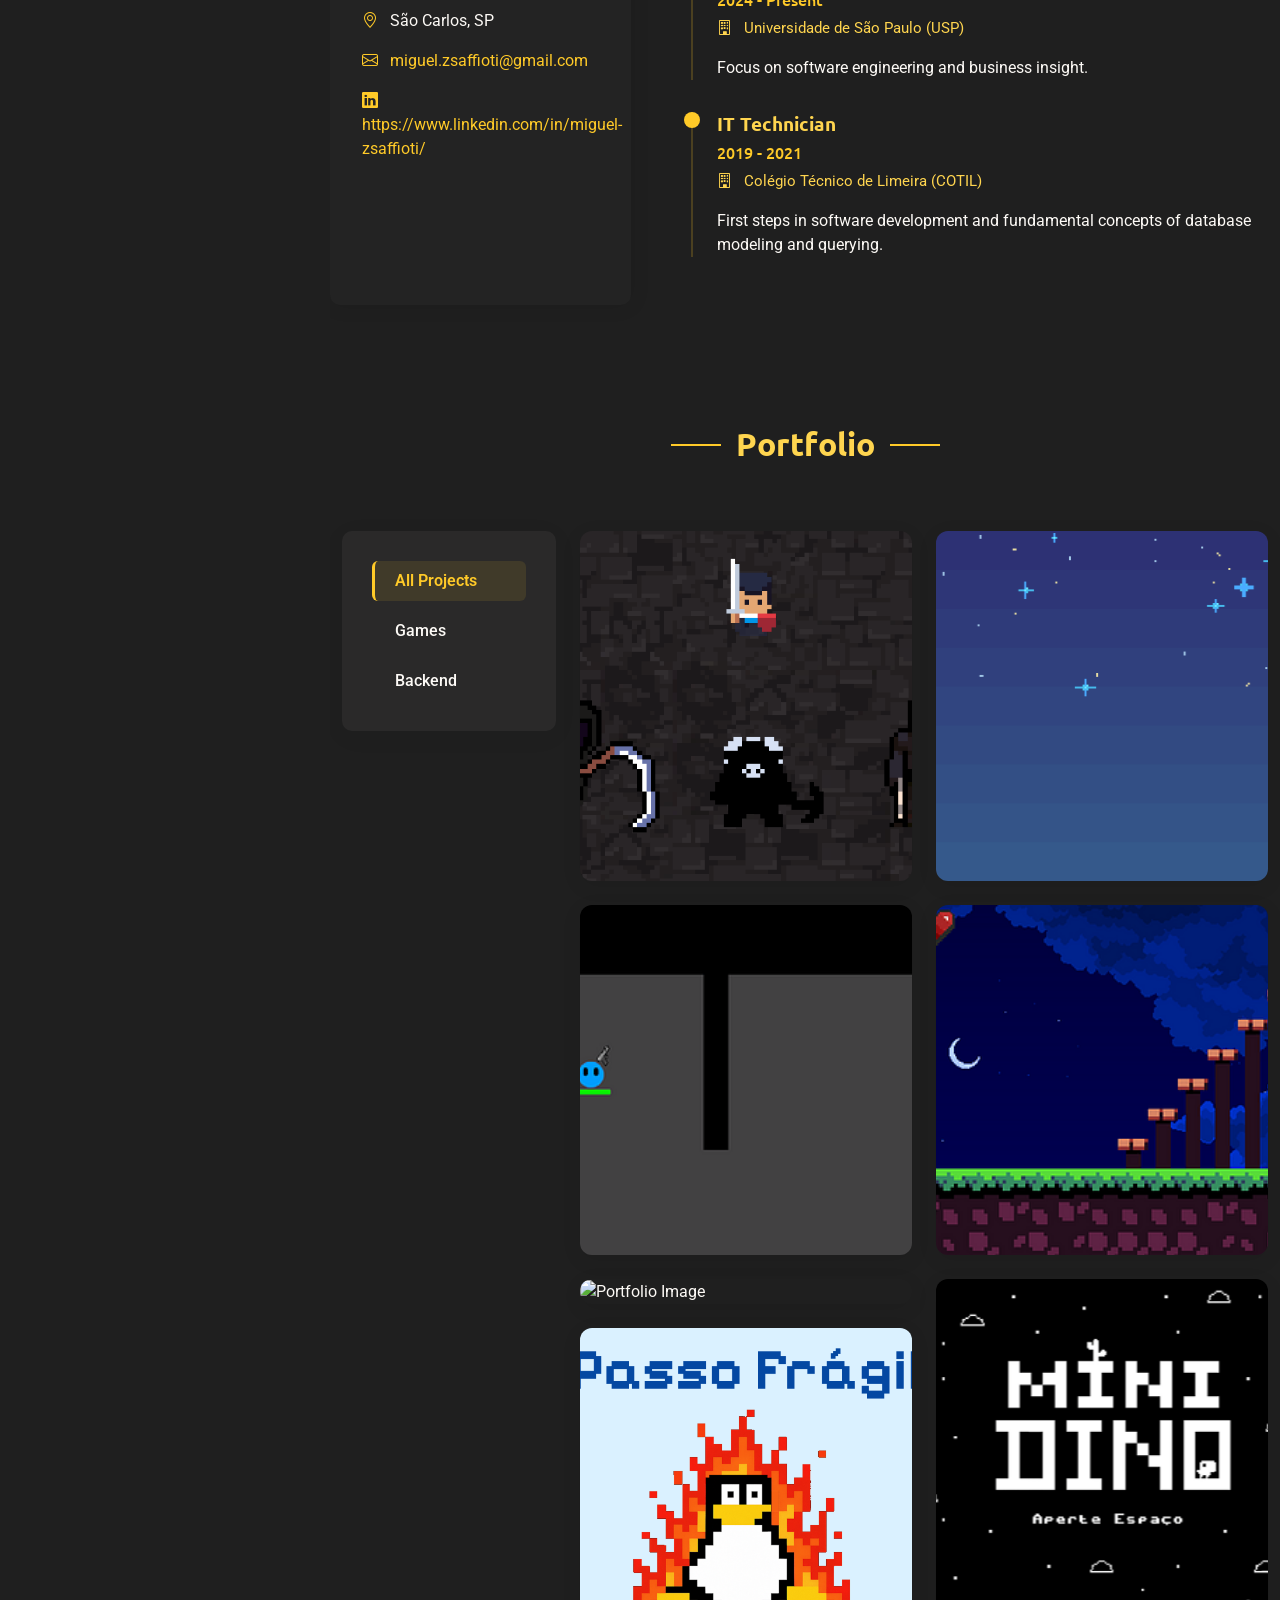
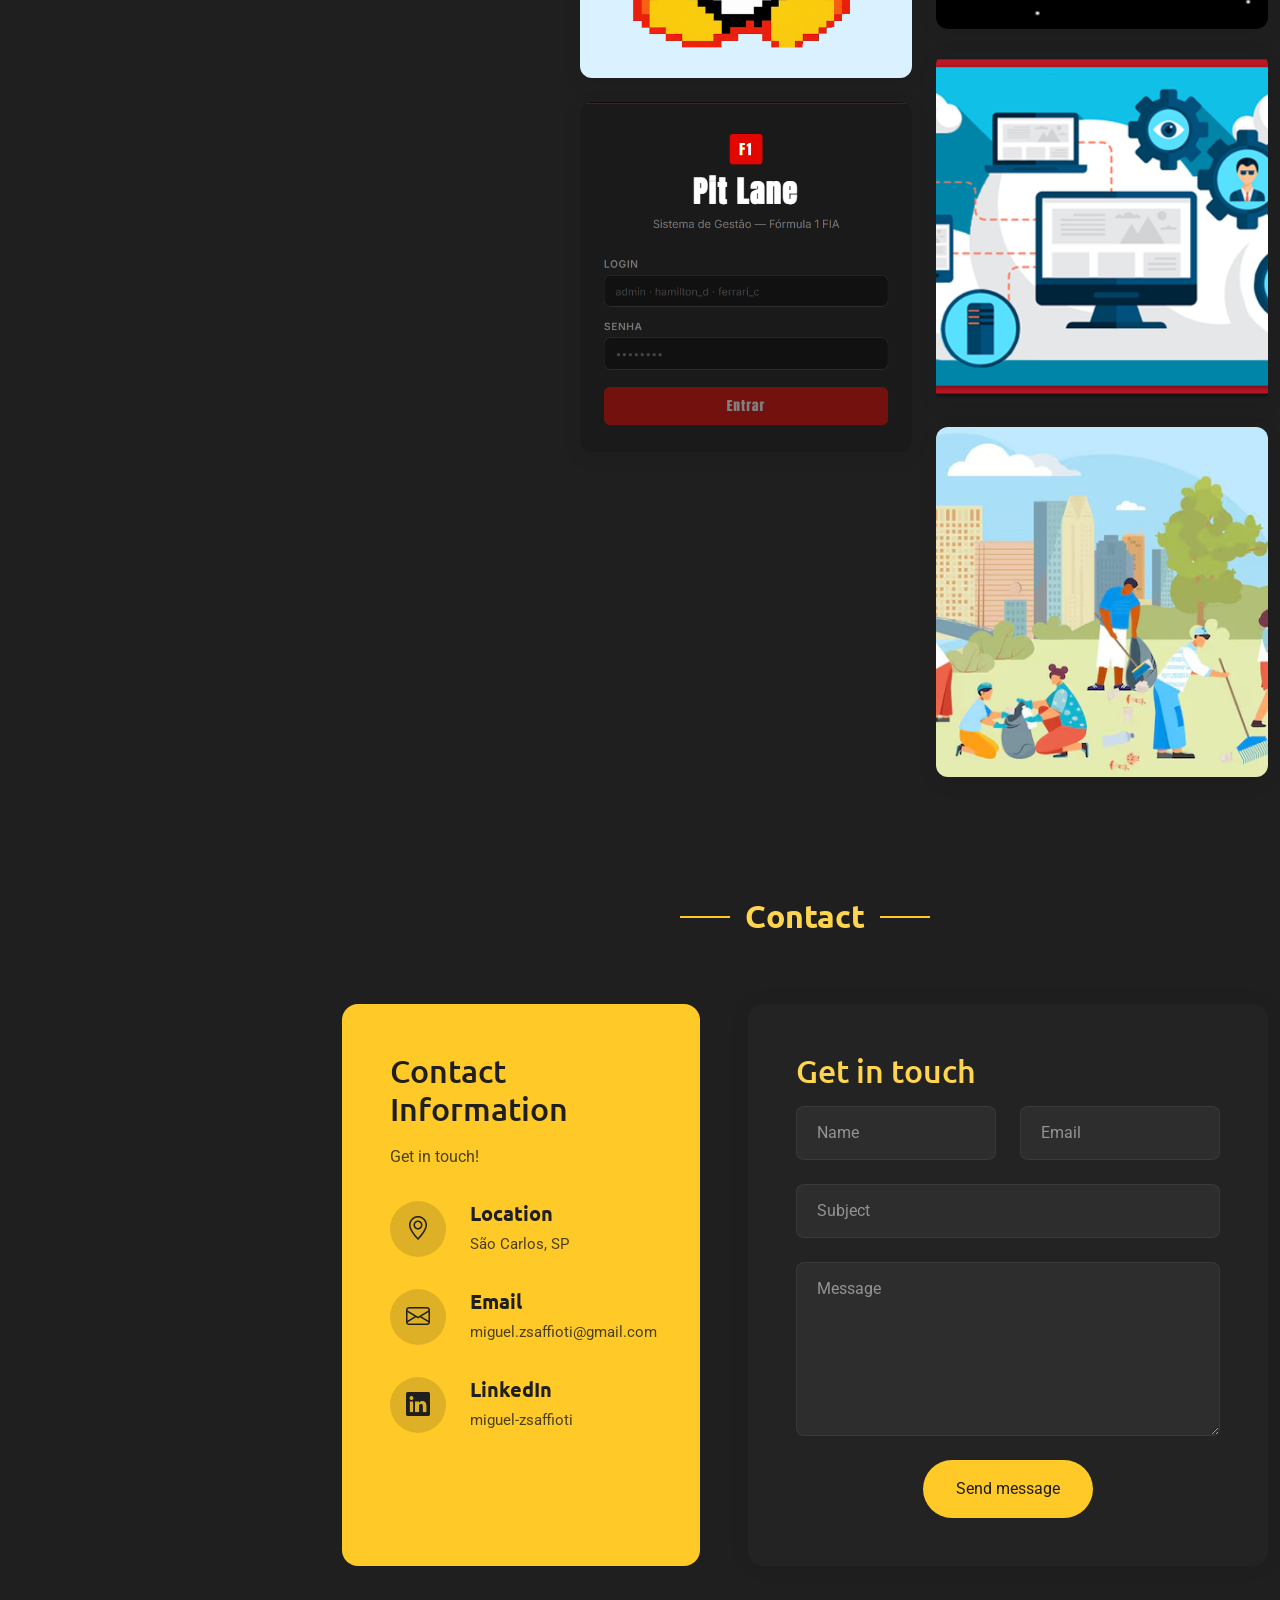
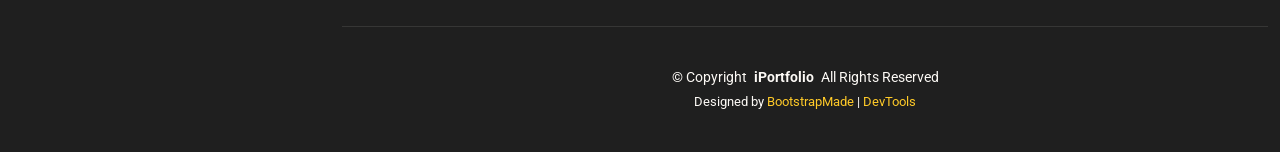
==== commit 7281764d: "Página do projeto do habbit tracker" ====
--- a/index.html
+++ b/index.html
@@ -463,6 +463,21 @@
                   </div>
                 </div><!-- End Portfolio Item -->
 
+              <div class="col-lg-6 col-md-6 portfolio-item isotope-item filter-backend">
+                <div class="portfolio-wrap">
+                  <img src="assets/img/portfolio/doit.png" class="img-fluid" alt="Portfolio Image" loading="lazy">
+                  <div class="portfolio-info">
+                    <div class="content">
+                      <span class="category" data-i18n="filter_backend">Backend</span>
+                      <h4>do.it</h4>
+                      <div class="portfolio-links">
+                        <a href="pages/doIt.html" title="Detalhes" data-i18n-title="details_link_title"><i class="bi bi-arrow-right"></i></a>
+                      </div>
+                    </div>
+                  </div>
+                </div>
+              </div><!-- End Portfolio Item -->
+
                 <div class="col-lg-6 col-md-6 portfolio-item isotope-item filter-games">
                   <div class="portfolio-wrap">
                     <img src="assets/img/portfolio/miniDino.png" class="img-fluid" alt="Portfolio Image" loading="lazy">
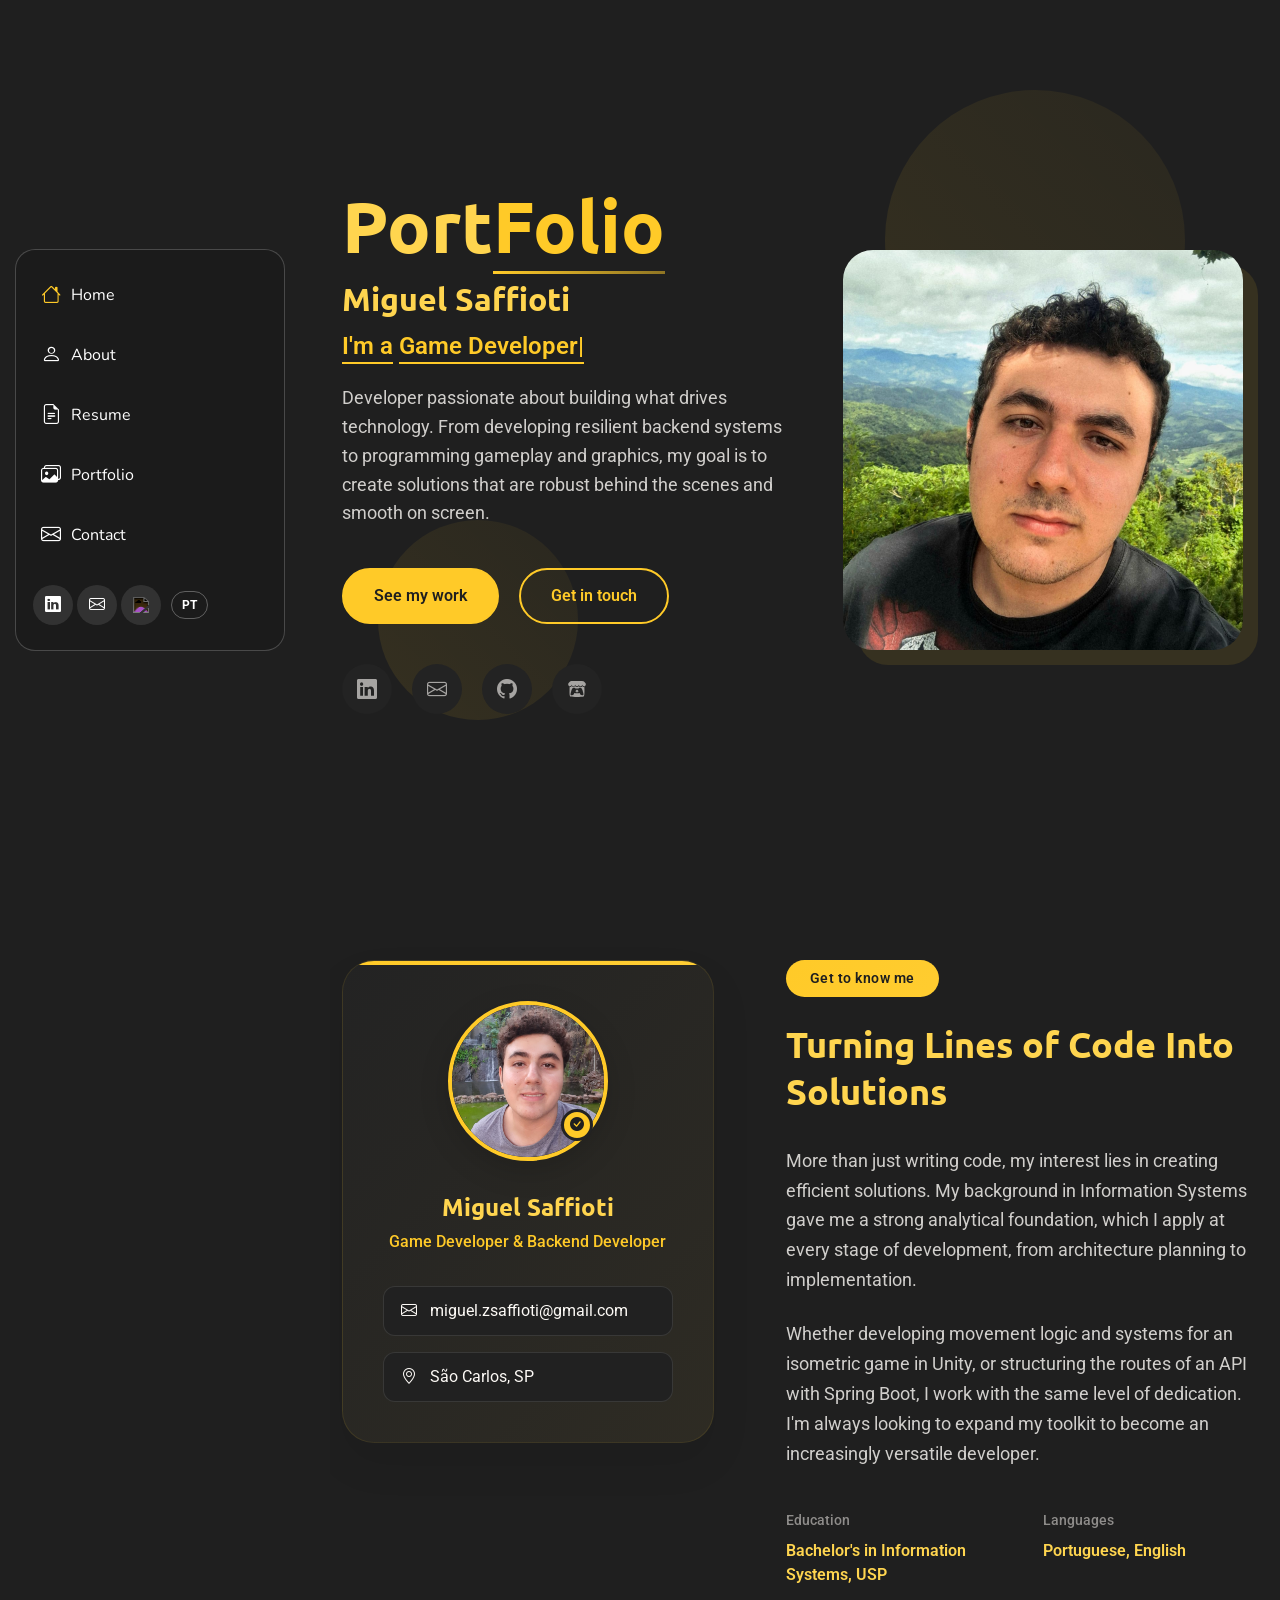
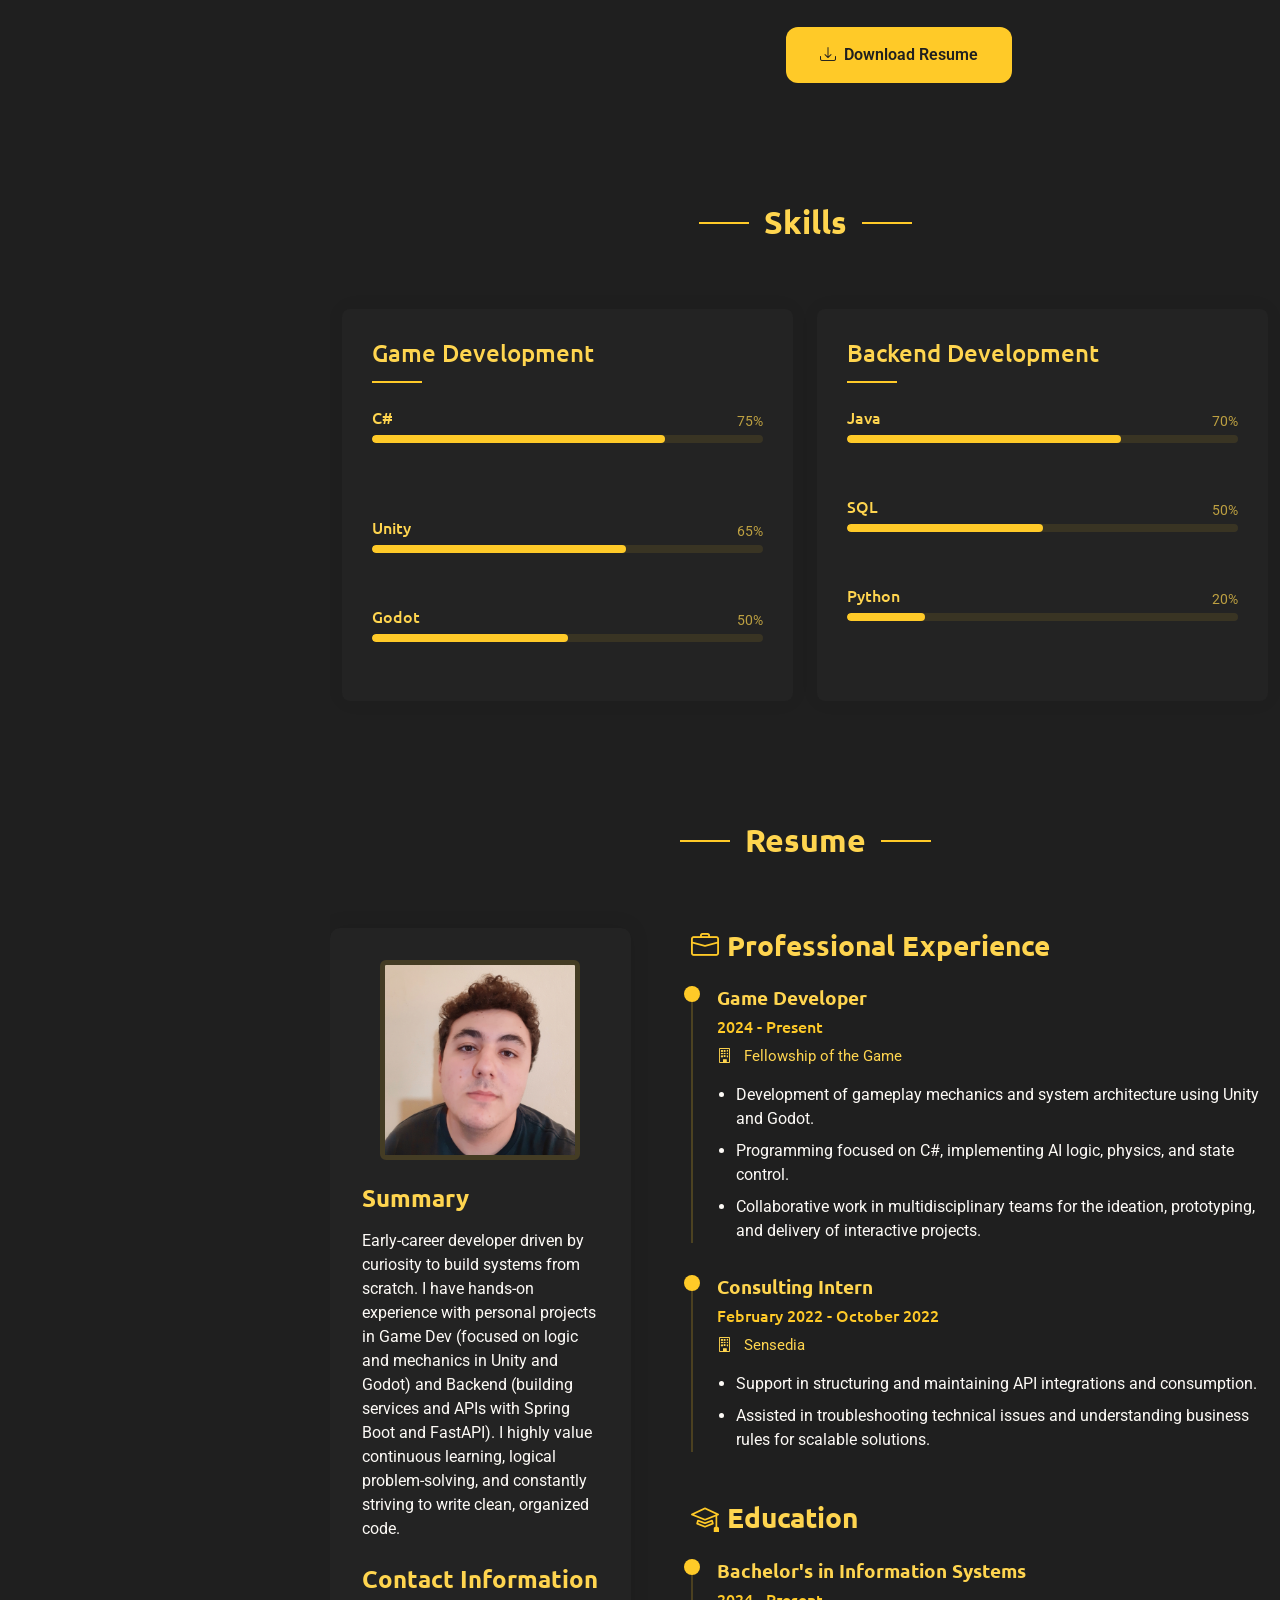
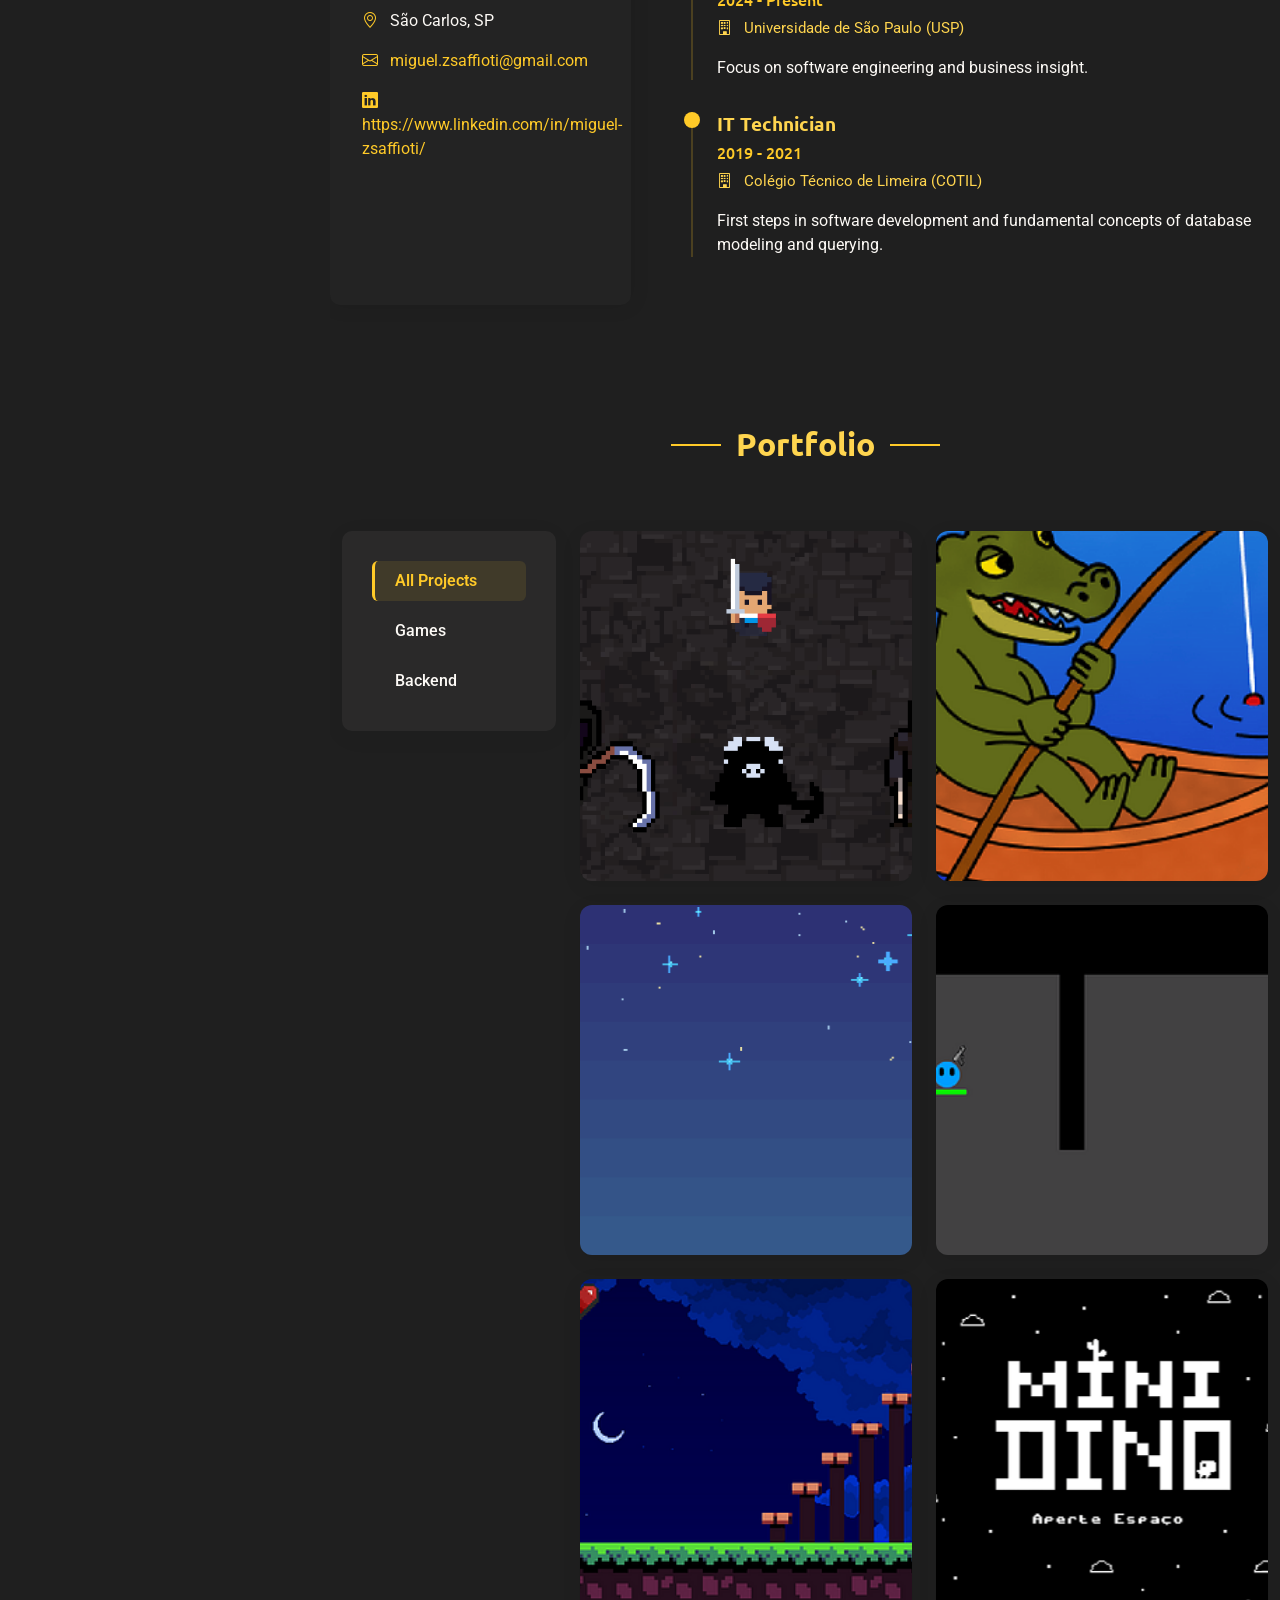
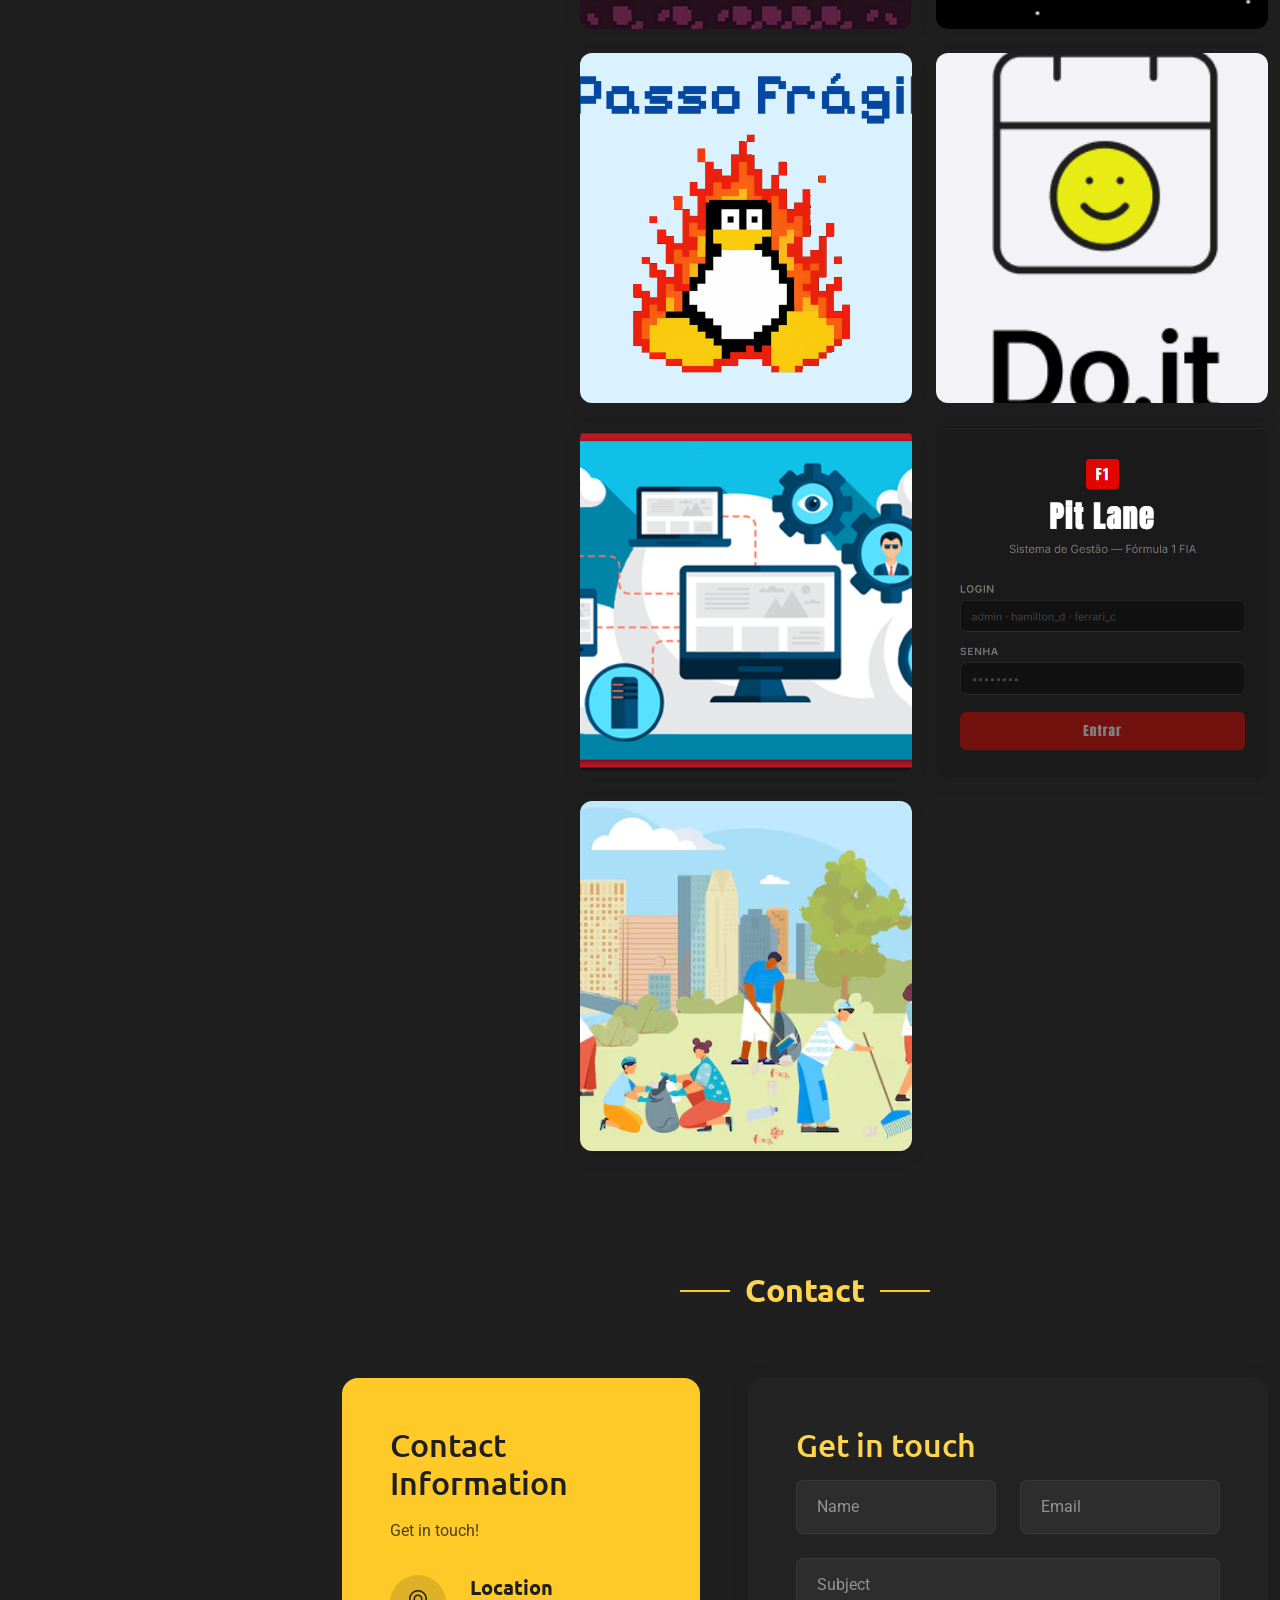
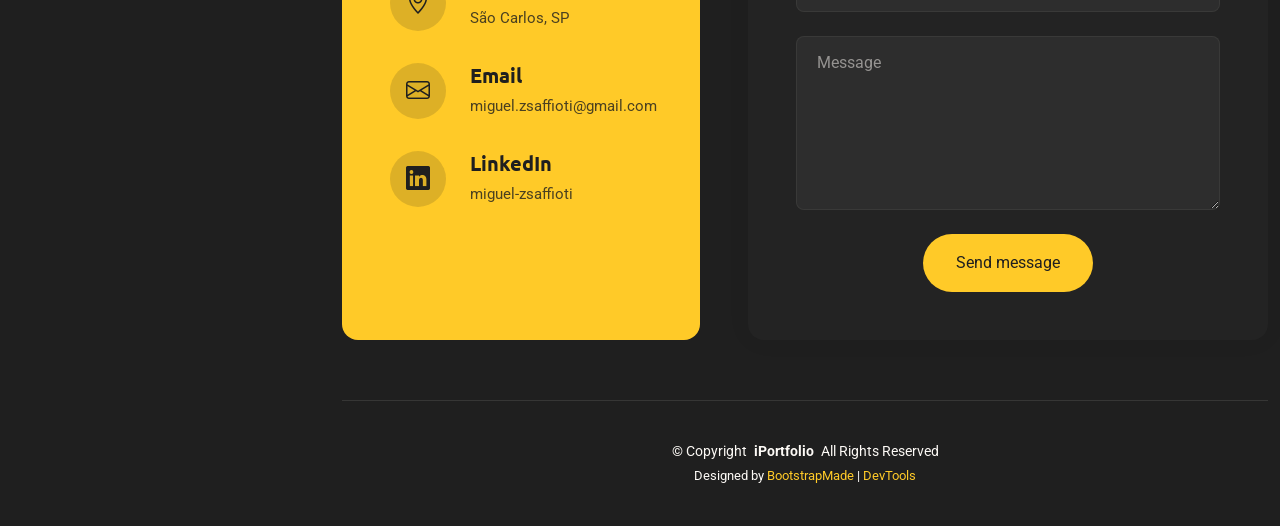
==== commit 1d692801: "Pagina jogo semcomp" ====
--- a/index.html
+++ b/index.html
@@ -418,6 +418,21 @@
                   </div>
                 </div><!-- End Portfolio Item -->
 
+            <div class="col-lg-6 col-md-6 portfolio-item isotope-item filter-games">
+                  <div class="portfolio-wrap">
+                    <img src="assets/img/portfolio/JB-img1.png" class="img-fluid" alt="Portfolio Image" loading="lazy">
+                    <div class="portfolio-info">
+                      <div class="content">
+                        <span class="category" data-i18n="filter_games">Jogos</span>
+                        <h4>Jeitinho Brasileiro</h4>
+                        <div class="portfolio-links">
+                          <a href="pages/jeitinho-brasileiro.html" title="Detalhes" data-i18n-title="details_link_title"><i class="bi bi-arrow-right"></i></a>
+                        </div>
+                      </div>
+                    </div>
+                  </div>
+                </div><!-- End Portfolio Item -->
+
                 <div class="col-lg-6 col-md-6 portfolio-item isotope-item filter-games">
                   <div class="portfolio-wrap">
                     <img src="assets/img/portfolio/PS-img1.png" class="img-fluid" alt="Portfolio Image" loading="lazy">
@@ -463,21 +478,6 @@
                   </div>
                 </div><!-- End Portfolio Item -->
 
-              <div class="col-lg-6 col-md-6 portfolio-item isotope-item filter-backend">
-                <div class="portfolio-wrap">
-                  <img src="assets/img/portfolio/doit.png" class="img-fluid" alt="Portfolio Image" loading="lazy">
-                  <div class="portfolio-info">
-                    <div class="content">
-                      <span class="category" data-i18n="filter_backend">Backend</span>
-                      <h4>do.it</h4>
-                      <div class="portfolio-links">
-                        <a href="pages/doIt.html" title="Detalhes" data-i18n-title="details_link_title"><i class="bi bi-arrow-right"></i></a>
-                      </div>
-                    </div>
-                  </div>
-                </div>
-              </div><!-- End Portfolio Item -->
-
                 <div class="col-lg-6 col-md-6 portfolio-item isotope-item filter-games">
                   <div class="portfolio-wrap">
                     <img src="assets/img/portfolio/miniDino.png" class="img-fluid" alt="Portfolio Image" loading="lazy">
@@ -508,6 +508,21 @@
                   </div>
                 </div><!-- End Portfolio Item -->
 
+
+                <div class="col-lg-6 col-md-6 portfolio-item isotope-item filter-backend">
+                  <div class="portfolio-wrap">
+                    <img src="assets/img/portfolio/DoIt.png" class="img-fluid" alt="Portfolio Image" loading="lazy">
+                    <div class="portfolio-info">
+                      <div class="content">
+                        <span class="category" data-i18n="filter_backend">Backend</span>
+                        <h4>do.it</h4>
+                        <div class="portfolio-links">
+                          <a href="pages/doit.html" title="Detalhes" data-i18n-title="details_link_title"><i class="bi bi-arrow-right"></i></a>
+                        </div>
+                      </div>
+                    </div>
+                  </div>
+                </div><!-- End Portfolio Item -->
 
                 <div class="col-lg-6 col-md-6 portfolio-item isotope-item filter-backend">
                   <div class="portfolio-wrap">
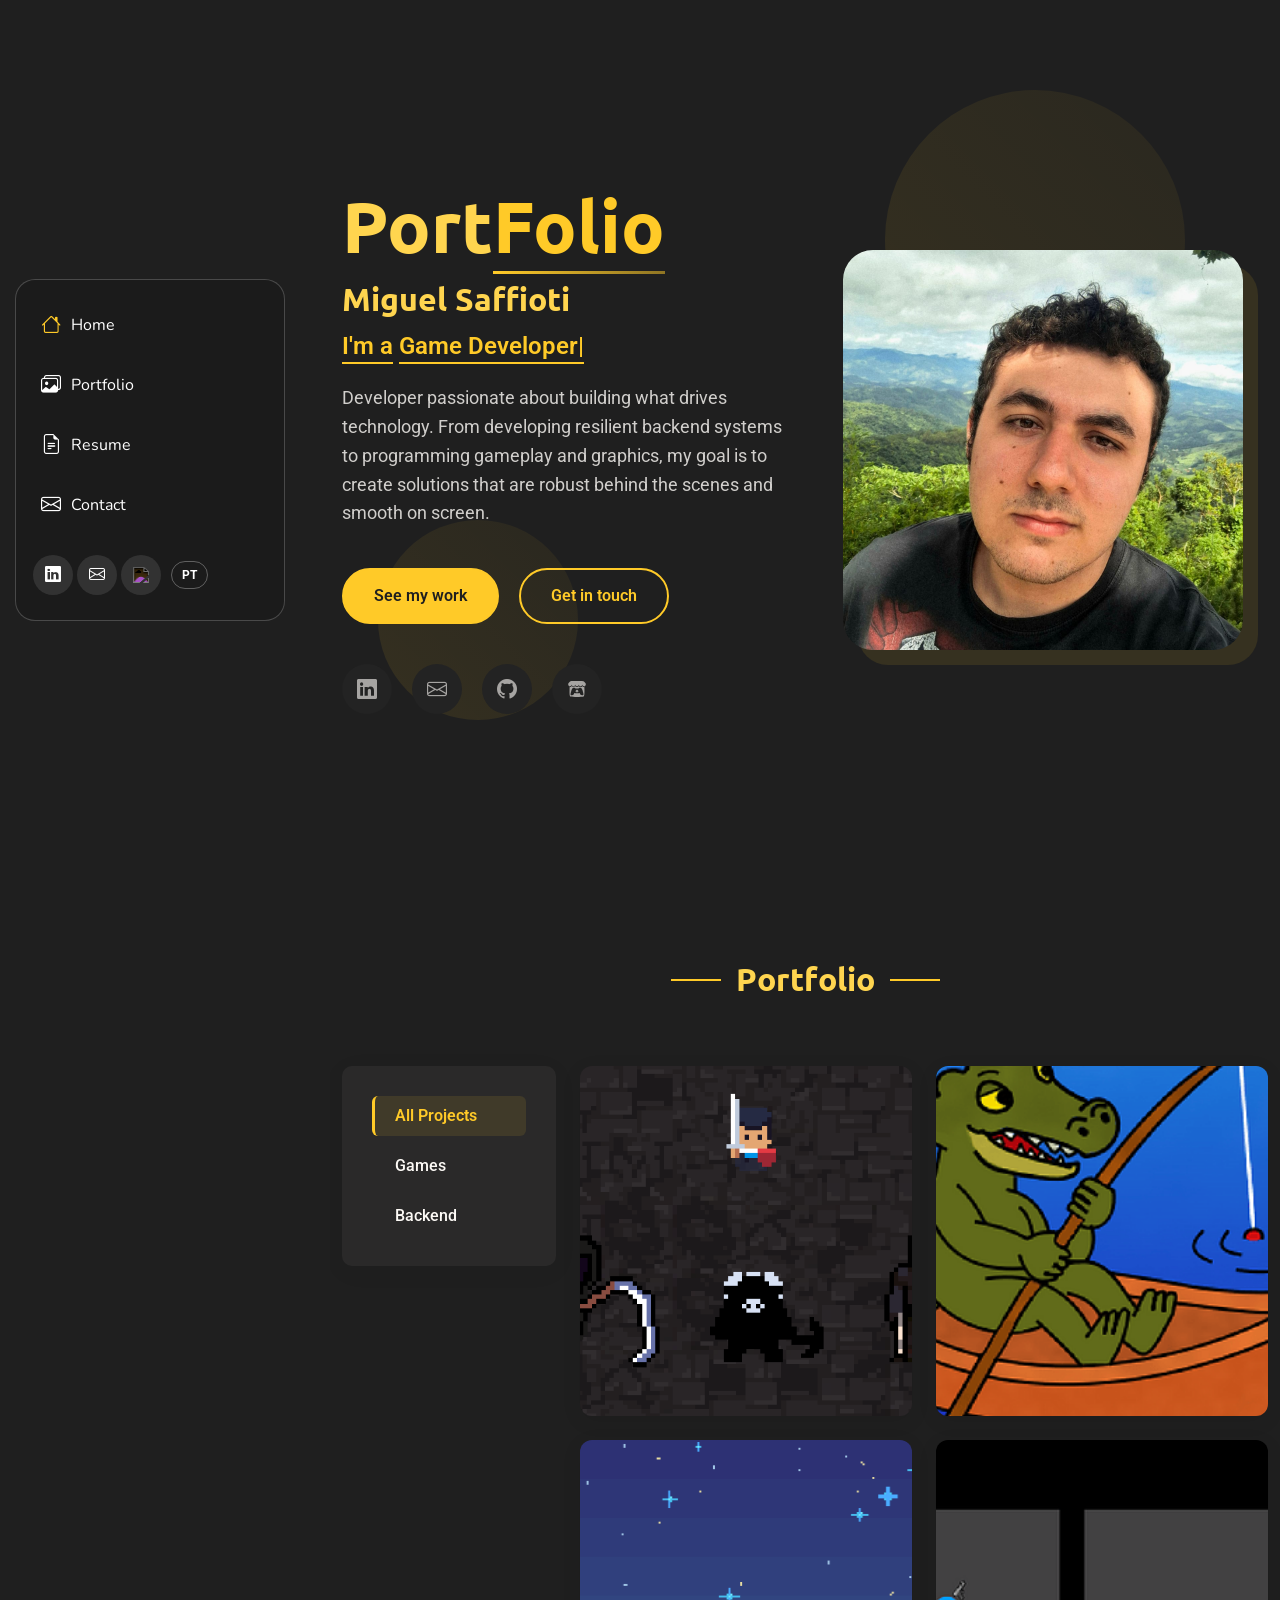
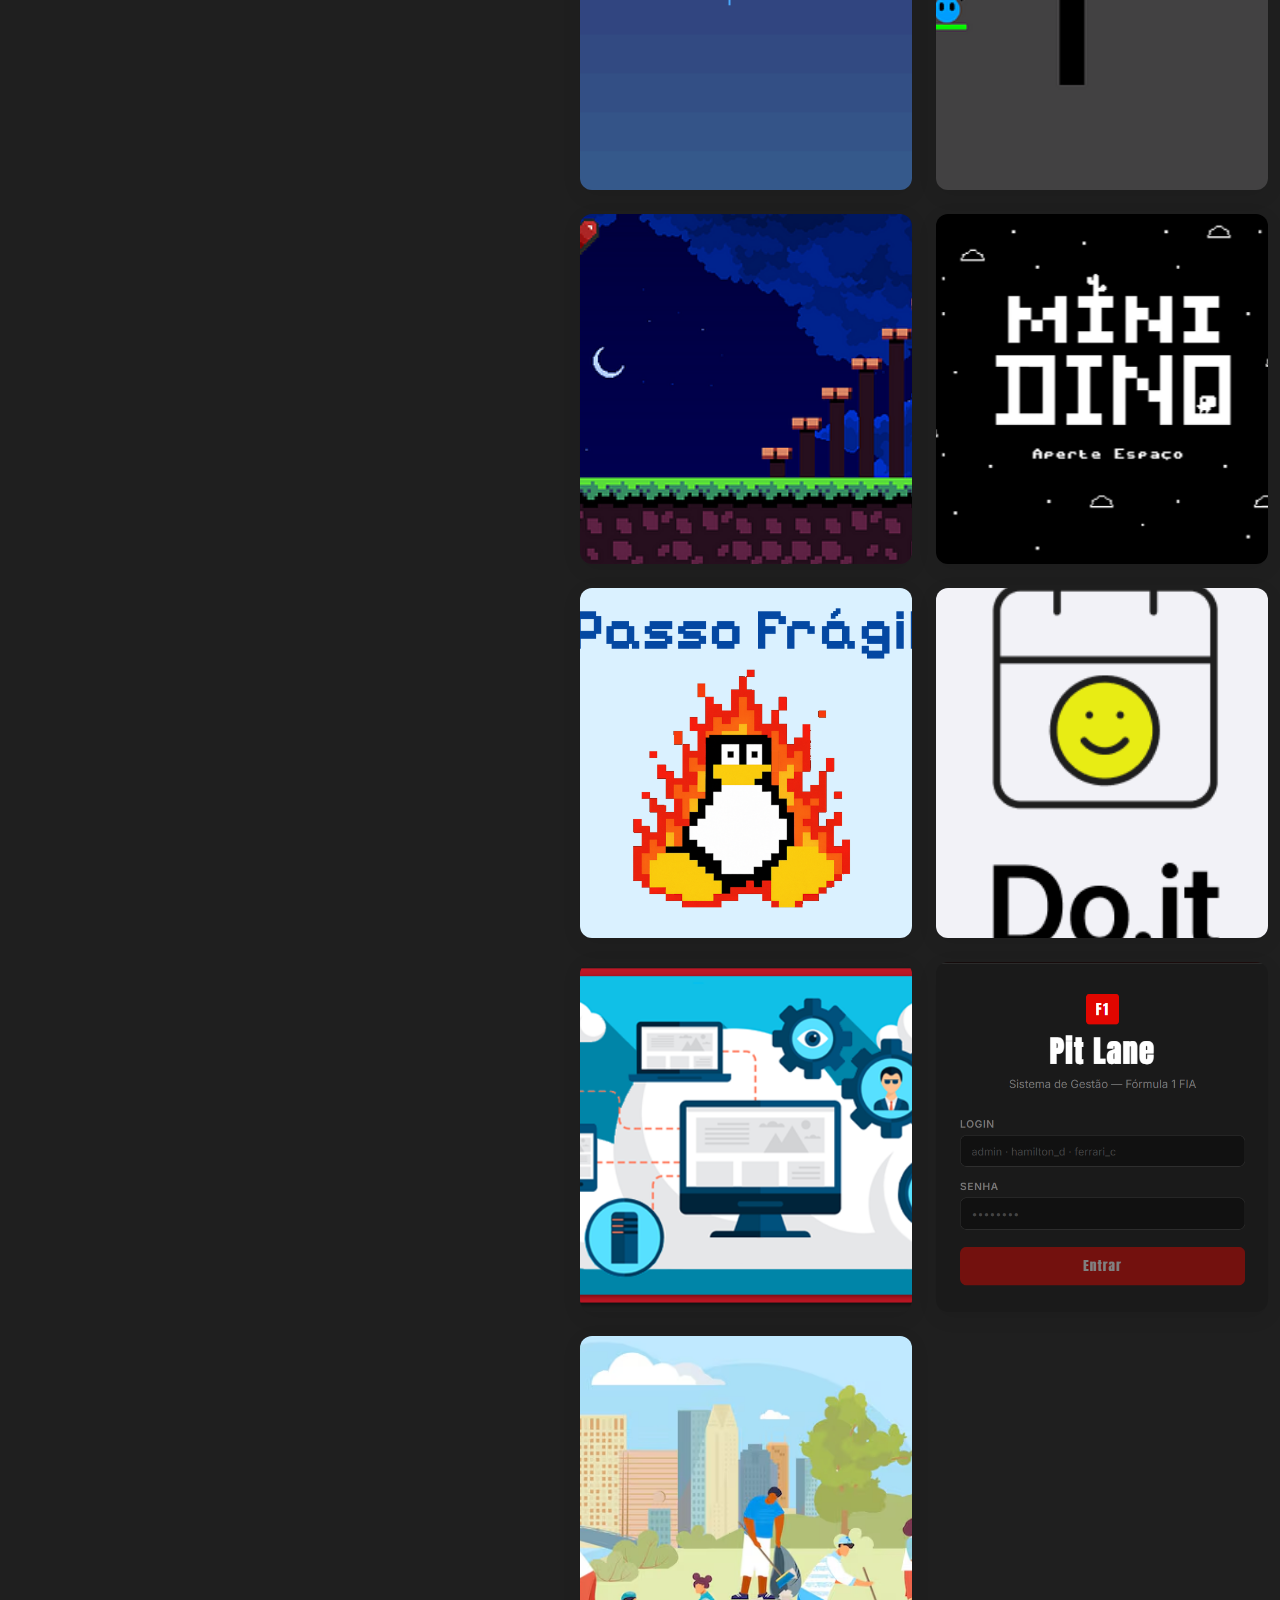
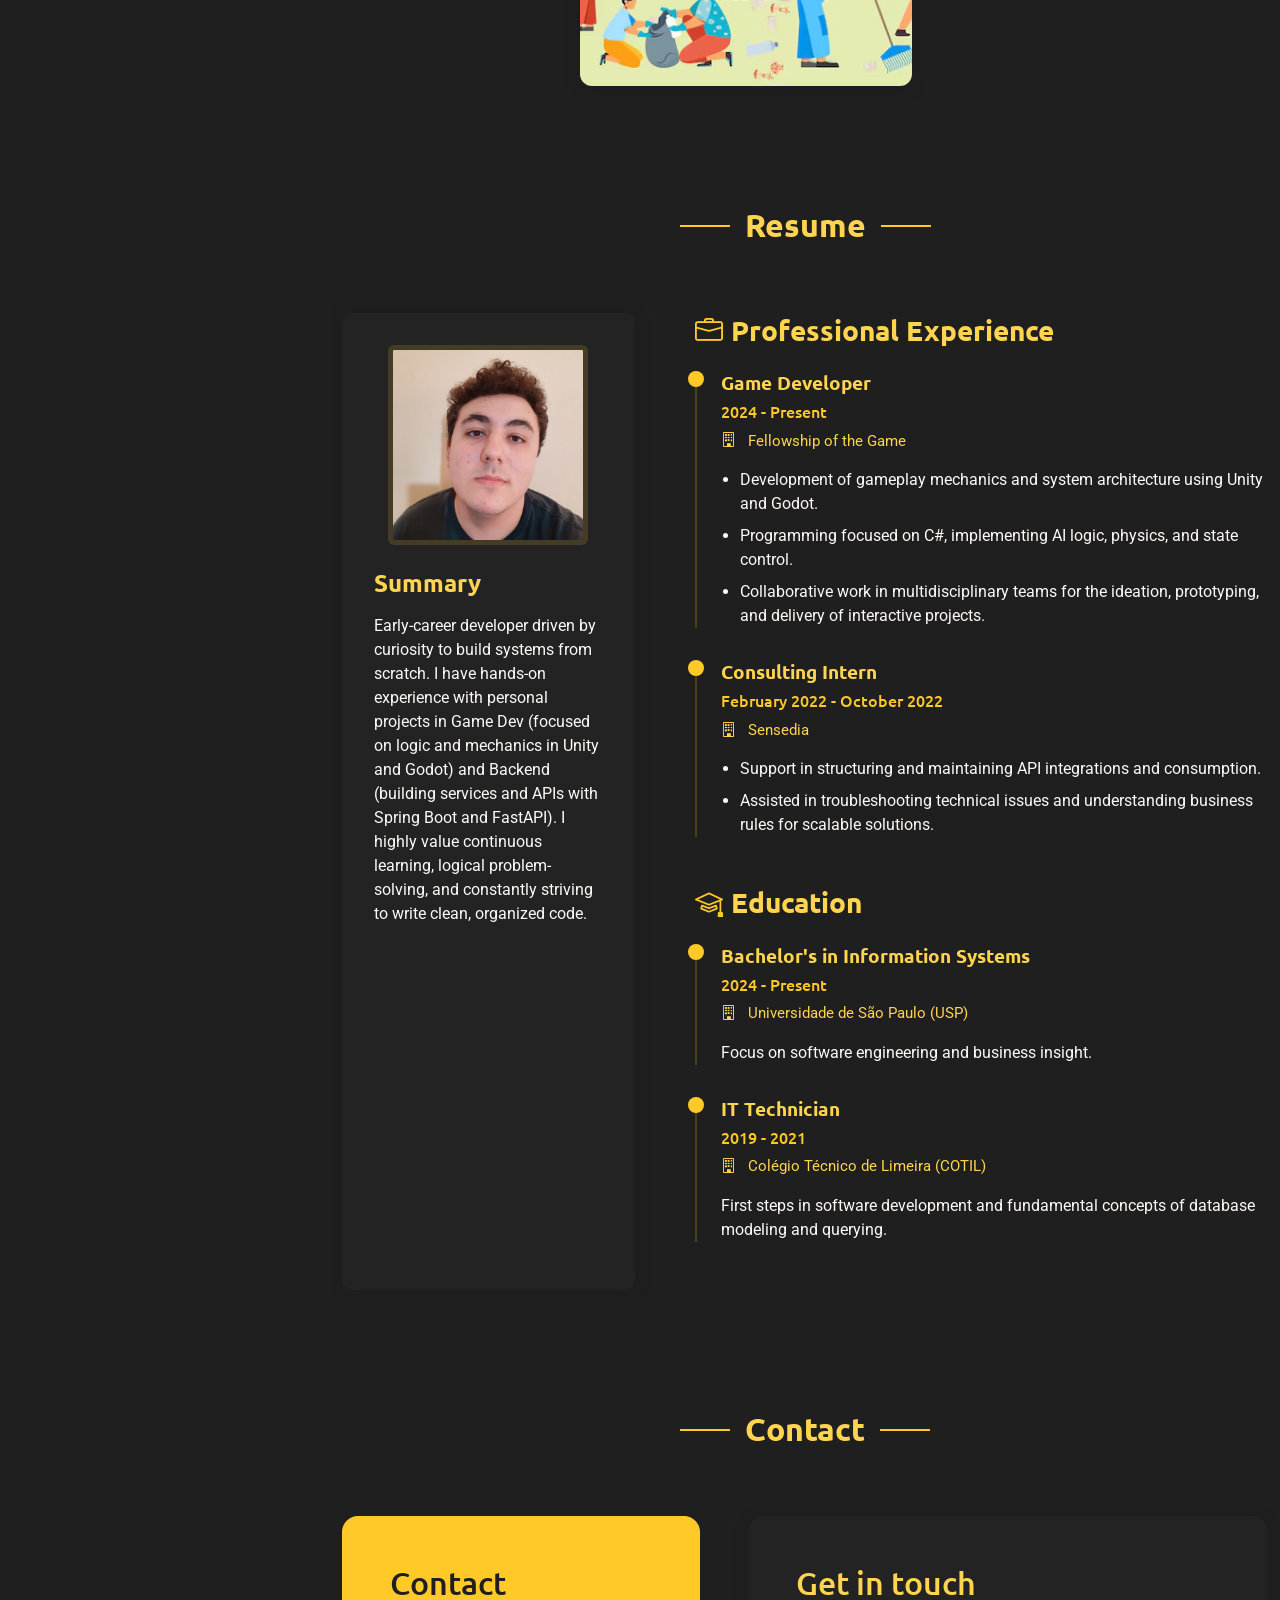
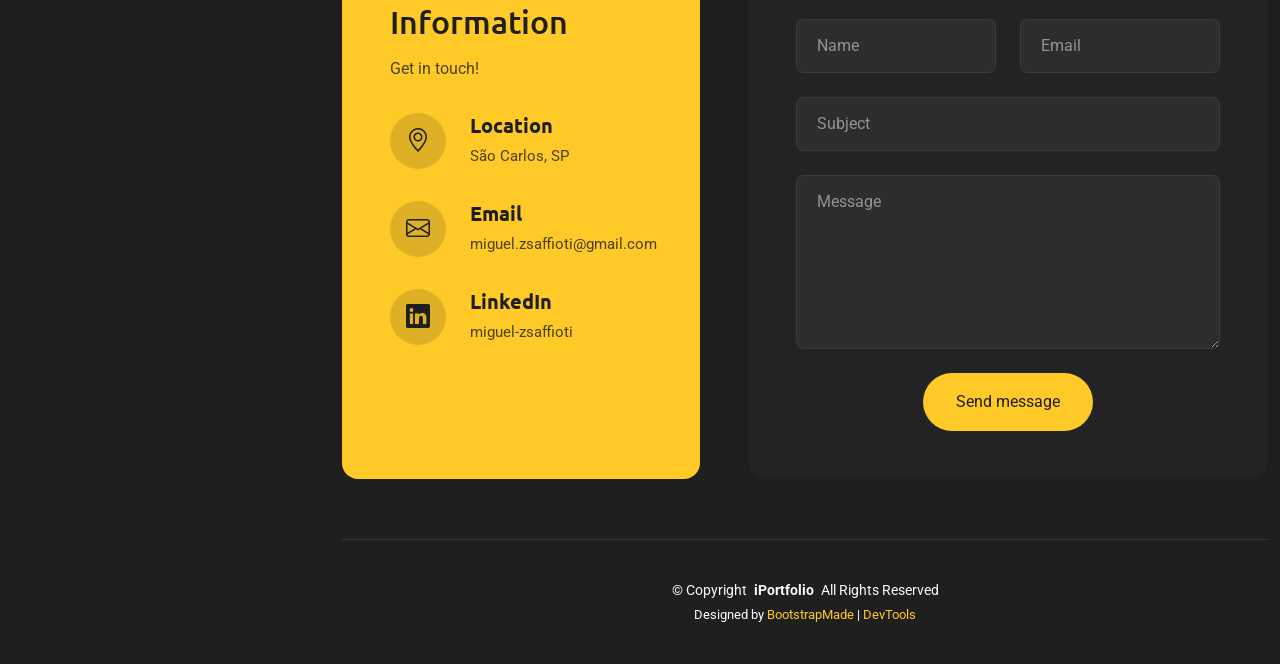
==== commit a6b2eb6a: "Simplificação na página principal do portfolio" ====
--- a/index.html
+++ b/index.html
@@ -44,9 +44,8 @@
       <nav id="navmenu" class="navmenu">
         <ul>
           <li><a href="#hero" class="active"><i class="bi bi-house navicon"></i><span data-i18n="nav_home">Inicio</span></a></li>
-          <li><a href="#about"><i class="bi bi-person navicon"></i> <span data-i18n="nav_about">Sobre</span></a></li>
+          <li><a href="#portfolio"><i class="bi bi-images navicon"></i> <span data-i18n="nav_portfolio">Portfolio</span></a></li>
           <li><a href="#resume"><i class="bi bi-file-earmark-text navicon"></i> <span data-i18n="nav_resume">Curriculo</span></a></li>
-          <li><a href="#portfolio"><i class="bi bi-images navicon"></i> <span data-i18n="nav_portfolio">Portfolio</span></a></li>
           <li><a href="#contact"><i class="bi bi-envelope navicon"></i> <span data-i18n="nav_contact">Contato</span></a></li>
         </ul>
       </nav>
@@ -121,189 +120,220 @@
 
     </section><!-- /Hero Section -->
 
-    <!-- About Section -->
-    <section id="about" class="about section">
-
-      <div class="container" data-aos="fade-up" data-aos-delay="100">
-
-        <div class="row">
-          <div class="col-lg-5" data-aos="zoom-in" data-aos-delay="200">
-            <div class="profile-card">
-              <div class="profile-header">
-                <div class="profile-image">
-                  <img src="assets/img/profile/foto2.jpeg" alt="Profile Image" class="img-fluid">
-                </div>
-                <div class="profile-badge">
-                  <i class="bi bi-check-circle-fill"></i>
-                </div>
-              </div>
-
-              <div class="profile-content">
-                <h3>Miguel Saffioti</h3>
-                <p class="profession" data-i18n="profile_role">Game Developer &amp; Backend Developer</p>
-
-                <div class="contact-links">
-                  <a href="#" class="contact-item" onclick="copyEmail(event)">
-                    <i class="bi bi-envelope"></i>
-                    miguel.zsaffioti@gmail.com
-                  </a>
-                  <a href="#" class="contact-item">
-                    <i class="bi bi-geo-alt"></i>
-                    São Carlos, SP
-                  </a>
-                </div>
-              </div>
-            </div>
-          </div>
-
-          <div class="col-lg-7" data-aos="fade-left" data-aos-delay="300">
-            <div class="about-content">
-              <div class="section-header">
-                <span class="badge-text" data-i18n="about_badge">Me conheça</span>
-                <h2 data-i18n="about_title">Transformando Linhas de Código em Soluções</h2>
-              </div>
-
-              <div class="description">
-                <p data-i18n="about_desc1">Mais do que apenas escrever código, meu interesse está em criar soluções eficientes. Minha formação em Sistemas de Informação me proporcionou uma base analítica forte, que procuro aplicar em todas as etapas do desenvolvimento, desde o planejamento da arquitetura até a implementação.</p>
-
-                <p data-i18n="about_desc2">Seja desenvolvendo as lógicas de movimentação e sistemas para um jogo isométrico na Unity, ou estruturando as rotas de uma API com Spring Boot, trabalho com o mesmo nível de dedicação. Busco sempre expandir meu leque de ferramentas para me tornar um desenvolvedor cada vez mais versátil.</p>
-              </div>
-
-              <div class="details-grid">
-                <div class="detail-row">
-                  <div class="detail-item">
-                    <span class="detail-label" data-i18n="label_education">Educação</span>
-                    <span class="detail-value" data-i18n="value_education">Bacharelado em Sistemas de Informacão, USP</span>
-                  </div>
-                  <div class="detail-item">
-                    <span class="detail-label" data-i18n="label_languages">Línguas</span>
-                    <span class="detail-value" data-i18n="value_languages">Português, Inglês</span>
-                  </div>
-                </div>
-              </div>
-
-              <div class="cta-section">
-                <a href="#" class="btn btn-primary" id="download-cv-btn">
-                  <i class="bi bi-download"></i>
-                  <span data-i18n="btn_download_cv">Baixar Currículo</span>
-                </a>
-              </div>
-            </div>
-          </div>
-        </div>
-
-      </div>
-
-    </section><!-- /About Section -->
-
-    <!-- Skills Section -->
-    <section id="skills" class="skills section">
+    <!-- Portfolio Section -->
+    <section id="portfolio" class="portfolio section">
 
       <!-- Section Title -->
       <div class="container section-title" data-aos="fade-up">
-        <h2 data-i18n="skills_title">Skills</h2>
+        <h2 data-i18n="portfolio_title_h2">Portfolio</h2>
       </div><!-- End Section Title -->
 
       <div class="container" data-aos="fade-up" data-aos-delay="100">
 
-        <div class="row">
-          <div class="col-lg-6">
-            <div class="skills-category" data-aos="fade-up" data-aos-delay="200">
-              <h3 data-i18n="skills_gamedev">Game Development</h3>
-              <div class="skills-animation">
-                <div class="skill-item">
-                  <div class="d-flex justify-content-between align-items-center">
-                    <h4>C#</h4>
-                    <span class="skill-percentage">75%</span>
-                  </div>
-                  <div class="progress">
-                    <div class="progress-bar" role="progressbar" aria-valuenow="75" aria-valuemin="0" aria-valuemax="100"></div>
-                  </div>
-                  <div class="skill-tooltip" data-i18n="skill_tip_csharp">Domínio na linguagem para desenvolvimento tanto para Godot quanto para Unity</div>
-                </div>
-
-                <div class="skill-item">
-                  <div class="d-flex justify-content-between align-items-center">
-                    <h4>Unity</h4>
-                    <span class="skill-percentage">65%</span>
-                  </div>
-                  <div class="progress">
-                    <div class="progress-bar" role="progressbar" aria-valuenow="65" aria-valuemin="0" aria-valuemax="100"></div>
-                  </div>
-                  <div class="skill-tooltip" data-i18n="skill_tip_unity">Experiência em desenvolvimento de jogos em 2D e 3D</div>
-                </div>
-
-                <div class="skill-item">
-                  <div class="d-flex justify-content-between align-items-center">
-                    <h4>Godot</h4>
-                    <span class="skill-percentage">50%</span>
-                  </div>
-                  <div class="progress">
-                    <div class="progress-bar" role="progressbar" aria-valuenow="50" aria-valuemin="0" aria-valuemax="100"></div>
-                  </div>
-                  <div class="skill-tooltip" data-i18n="skill_tip_godot">Experiência em desenvolvimento de jogos em 3D</div>
-                </div>
-
+        <div class="isotope-layout" data-default-filter="*" data-layout="masonry" data-sort="original-order">
+
+          <div class="row">
+            <div class="col-lg-3 filter-sidebar">
+              <div class="filters-wrapper" data-aos="fade-right" data-aos-delay="150">
+                <ul class="portfolio-filters isotope-filters">
+                  <li data-filter="*" class="filter-active" data-i18n="filter_all">Todos os Projetos</li>
+                  <li data-filter=".filter-games" data-i18n="filter_games">Jogos</li>
+                  <li data-filter=".filter-backend" data-i18n="filter_backend">Backend</li>
+                </ul>
+              </div>
+            </div>
+
+            <div class="col-lg-9">
+              <div class="row gy-4 portfolio-container isotope-container" data-aos="fade-up" data-aos-delay="200">
+
+            <div class="col-lg-6 col-md-6 portfolio-item isotope-item filter-games">
+                  <div class="portfolio-wrap">
+                    <img src="assets/img/portfolio/UD-img.png" class="img-fluid" alt="Portfolio Image" loading="lazy">
+                    <div class="portfolio-info">
+                      <div class="content">
+                        <span class="category" data-i18n="filter_games">Jogos</span>
+                        <h4>Umbra Dive</h4>
+                        <div class="portfolio-links">
+                          <a href="pages/umbra-dive.html" title="Detalhes" data-i18n-title="details_link_title"><i class="bi bi-arrow-right"></i></a>
+                        </div>
+                      </div>
+                    </div>
+                  </div>
+                </div><!-- End Portfolio Item -->
+
+            <div class="col-lg-6 col-md-6 portfolio-item isotope-item filter-games">
+                  <div class="portfolio-wrap">
+                    <img src="assets/img/portfolio/JB-img1.png" class="img-fluid" alt="Portfolio Image" loading="lazy">
+                    <div class="portfolio-info">
+                      <div class="content">
+                        <span class="category" data-i18n="filter_games">Jogos</span>
+                        <h4>Jeitinho Brasileiro</h4>
+                        <div class="portfolio-links">
+                          <a href="pages/jeitinho-brasileiro.html" title="Detalhes" data-i18n-title="details_link_title"><i class="bi bi-arrow-right"></i></a>
+                        </div>
+                      </div>
+                    </div>
+                  </div>
+                </div><!-- End Portfolio Item -->
+
+                <div class="col-lg-6 col-md-6 portfolio-item isotope-item filter-games">
+                  <div class="portfolio-wrap">
+                    <img src="assets/img/portfolio/PS-img1.png" class="img-fluid" alt="Portfolio Image" loading="lazy">
+                    <div class="portfolio-info">
+                      <div class="content">
+                        <span class="category" data-i18n="filter_games">Jogos</span>
+                        <h4>Portal Shift</h4>
+                        <div class="portfolio-links">
+                          <a href="pages/portal-shift.html" title="Detalhes" data-i18n-title="details_link_title"><i class="bi bi-arrow-right"></i></a>
+                        </div>
+                      </div>
+                    </div>
+                  </div>
+                </div><!-- End Portfolio Item -->
+
+                <div class="col-lg-6 col-md-6 portfolio-item isotope-item filter-games">
+                  <div class="portfolio-wrap">
+                    <img src="assets/img/portfolio/CS-img1.png" class="img-fluid" alt="Portfolio Image" loading="lazy">
+                    <div class="portfolio-info">
+                      <div class="content">
+                        <span class="category" data-i18n="filter_games">Jogos</span>
+                        <h4>Chaos Survival</h4>
+                        <div class="portfolio-links">
+                          <a href="pages/chaos-survival.html" title="Detalhes" data-i18n-title="details_link_title"><i class="bi bi-arrow-right"></i></a>
+                        </div>
+                      </div>
+                    </div>
+                  </div>
+                </div><!-- End Portfolio Item -->
+
+                <div class="col-lg-6 col-md-6 portfolio-item isotope-item filter-games">
+                  <div class="portfolio-wrap">
+                    <img src="assets/img/portfolio/AS-img1.png" class="img-fluid" alt="Portfolio Image" loading="lazy">
+                    <div class="portfolio-info">
+                      <div class="content">
+                        <span class="category" data-i18n="filter_games">Jogos</span>
+                        <h4>Arrow Escape</h4>
+                        <div class="portfolio-links">
+                          <a href="pages/arrow-escape.html" title="Detalhes" data-i18n-title="details_link_title"><i class="bi bi-arrow-right"></i></a>
+                        </div>
+                      </div>
+                    </div>
+                  </div>
+                </div><!-- End Portfolio Item -->
+
+                <div class="col-lg-6 col-md-6 portfolio-item isotope-item filter-games">
+                  <div class="portfolio-wrap">
+                    <img src="assets/img/portfolio/miniDino.png" class="img-fluid" alt="Portfolio Image" loading="lazy">
+                    <div class="portfolio-info">
+                      <div class="content">
+                        <span class="category" data-i18n="filter_games">Jogos</span>
+                        <h4>Mini Dino</h4>
+                        <div class="portfolio-links">
+                          <a href="pages/mini-dino.html" title="Detalhes" data-i18n-title="details_link_title"><i class="bi bi-arrow-right"></i></a>
+                        </div>
+                      </div>
+                    </div>
+                  </div>
+                </div><!-- End Portfolio Item -->
                 
-              </div>
-            </div><!-- End Frontend Skills -->
+                <div class="col-lg-6 col-md-6 portfolio-item isotope-item filter-games">
+                  <div class="portfolio-wrap">
+                    <img src="assets/img/portfolio/PF-img1.png" class="img-fluid" alt="Portfolio Image" loading="lazy">
+                    <div class="portfolio-info">
+                      <div class="content">
+                        <span class="category" data-i18n="filter_games">Jogos</span>
+                        <h4>Passo Frágil</h4>
+                        <div class="portfolio-links">
+                          <a href="pages/passo-fragil.html" title="Detalhes" data-i18n-title="details_link_title"><i class="bi bi-arrow-right"></i></a>
+                        </div>
+                      </div>
+                    </div>
+                  </div>
+                </div><!-- End Portfolio Item -->
+
+
+                <div class="col-lg-6 col-md-6 portfolio-item isotope-item filter-backend">
+                  <div class="portfolio-wrap">
+                    <img src="assets/img/portfolio/DoIt.png" class="img-fluid" alt="Portfolio Image" loading="lazy">
+                    <div class="portfolio-info">
+                      <div class="content">
+                        <span class="category" data-i18n="filter_backend">Backend</span>
+                        <h4>do.it</h4>
+                        <div class="portfolio-links">
+                          <a href="pages/doit.html" title="Detalhes" data-i18n-title="details_link_title"><i class="bi bi-arrow-right"></i></a>
+                        </div>
+                      </div>
+                    </div>
+                  </div>
+                </div><!-- End Portfolio Item -->
+
+                <div class="col-lg-6 col-md-6 portfolio-item isotope-item filter-backend">
+                  <div class="portfolio-wrap">
+                    <img src="assets/img/portfolio/sistemas-operacionais.png" class="img-fluid" alt="Portfolio Image" loading="lazy">
+                    <div class="portfolio-info">
+                      <div class="content">
+                        <span class="category" data-i18n="filter_backend">Backend</span>
+                        <h4 data-i18n="proj_simulador">Simulador de Elementos de um SO</h4>
+                        <div class="portfolio-links">
+                          <a href="pages/simulador.html" title="Detalhes" data-i18n-title="details_link_title"><i class="bi bi-arrow-right"></i></a>
+                        </div>
+                      </div>
+                    </div>
+                  </div>
+                </div><!-- End Portfolio Item -->
+
+
+                <div class="col-lg-6 col-md-6 portfolio-item isotope-item filter-backend">
+                  <div class="portfolio-wrap">
+                    <img src="assets/img/portfolio/labBD.png" class="img-fluid" alt="Portfolio Image" loading="lazy">
+                    <div class="portfolio-info">
+                      <div class="content">
+                        <span class="category" data-i18n="filter_backend">Backend</span>
+                        <h4 data-i18n="proj_f1">Sistema de Gestão Fórmula 1</h4>
+                        <div class="portfolio-links">
+                          <a href="pages/labBd.html" title="Detalhes" data-i18n-title="details_link_title"><i class="bi bi-arrow-right"></i></a>
+                        </div>
+                      </div>
+                    </div>
+                  </div>
+                </div><!-- End Portfolio Item -->
+
+                <div class="col-lg-6 col-md-6 portfolio-item isotope-item filter-backend">
+                  <div class="portfolio-wrap">
+                    <img src="assets/img/portfolio/limepezaUrbana.avif" class="img-fluid" alt="Portfolio Image" loading="lazy">
+                    <div class="portfolio-info">
+                      <div class="content">
+                        <span class="category" data-i18n="filter_backend">Backend</span>
+                        <h4 data-i18n="proj_limpeza">Projeto Limpeza Urbana</h4>
+                        <div class="portfolio-links">
+                          <a href="pages/limpeza-urbana.html" title="Detalhes" data-i18n-title="details_link_title"><i class="bi bi-arrow-right"></i></a>
+                        </div>
+                      </div>
+                    </div>
+                  </div>
+                </div><!-- End Portfolio Item -->
+
+              </div><!-- End Portfolio Container -->
+            </div>
           </div>
 
-          <div class="col-lg-6">
-            <div class="skills-category" data-aos="fade-up" data-aos-delay="300">
-              <h3 data-i18n="skills_backend">Backend Development</h3>
-              <div class="skills-animation">
-                <div class="skill-item">
-                  <div class="d-flex justify-content-between align-items-center">
-                    <h4>Java</h4>
-                    <span class="skill-percentage">70%</span>
-                  </div>
-                  <div class="progress">
-                    <div class="progress-bar" role="progressbar" aria-valuenow="70" aria-valuemin="0" aria-valuemax="100"></div>
-                  </div>
-                  <div class="skill-tooltip" data-i18n="skill_tip_java">APIs REST com Java SpringBoot</div>
-                </div>
-
-                <div class="skill-item">
-                  <div class="d-flex justify-content-between align-items-center">
-                    <h4>SQL</h4>
-                    <span class="skill-percentage">50%</span>
-                  </div>
-                  <div class="progress">
-                    <div class="progress-bar" role="progressbar" aria-valuenow="50" aria-valuemin="0" aria-valuemax="100"></div>
-                  </div>
-                  <div class="skill-tooltip" data-i18n="skill_tip_sql">Design de banco, otimização e construcão de queries</div>
-                </div>
-
-                <div class="skill-item">
-                  <div class="d-flex justify-content-between align-items-center">
-                    <h4>Python</h4>
-                    <span class="skill-percentage">20%</span>
-                  </div>
-                  <div class="progress">
-                    <div class="progress-bar" role="progressbar" aria-valuenow="20" aria-valuemin="0" aria-valuemax="100"></div>
-                  </div>
-                  <div class="skill-tooltip" data-i18n="skill_tip_python">Desenvolvimento com FastAPI</div>
-                </div>
-              </div>
-            </div><!-- End Backend Skills -->
-          </div>
         </div>
 
       </div>
 
-    </section><!-- /Skills Section -->
+    </section><!-- /Portfolio Section -->
 
     <!-- Resume Section -->
     <section id="resume" class="resume section">
 
-      <!-- Section Title -->
       <div class="container section-title" data-aos="fade-up">
         <h2 data-i18n="resume_title">Curriculo</h2>
       </div>
 
+      <div class="container">
         <div class="row gy-4">
-          <!-- Left column with summary and contact -->
+
+          <!-- Coluna esquerda: foto e sumário -->
           <div class="col-lg-4">
             <div class="resume-side" data-aos="fade-right" data-aos-delay="100">
               <div class="profile-img mb-4">
@@ -312,20 +342,11 @@
 
               <h3 data-i18n="resume_summary_title">Sumário</h3>
               <p data-i18n="resume_summary_text">Desenvolvedor em início de carreira, movido pela curiosidade de criar sistemas do zero. Tenho experiência prática desenvolvendo projetos pessoais nas áreas de Game Dev (focado em lógicas e mecânicas em Unity e Godot) e Backend (criando serviços e APIs com Spring Boot e FastAPI). Valorizo muito o aprendizado contínuo, a resolução de problemas lógicos e a busca constante por escrever um código limpo e organizado</p>
-
-              <h3 class="mt-4" data-i18n="resume_contact_title">Informações de Contato</h3>
-              <ul class="contact-info list-unstyled">
-                <li><i class="bi bi-geo-alt"></i> <span data-contact="location"></span></li>
-                <li><i class="bi bi-envelope"></i> <a href="#" onclick="copyEmail(event)" data-contact="email"></a></li>
-                <li><i class="bi bi-linkedin"></i> <a href="#" target="_blank" data-contact="linkedin-url"></a></li>
-              </ul>
-
             </div>
           </div>
 
-          <!-- Right column with experience and education -->
+          <!-- Coluna direita: experiência e educação -->
           <div class="col-lg-8 ps-4 ps-lg-5">
-            <!-- Experience Section -->
             <div class="resume-section" data-aos="fade-up">
               <h3><i class="bi bi-briefcase me-2"></i><span data-i18n="resume_exp_title">Experiência Profissional</span></h3>
 
@@ -351,7 +372,6 @@
               </div>
             </div>
 
-            <!-- Education Section -->
             <div class="resume-section" data-aos="fade-up" data-aos-delay="100">
               <h3><i class="bi bi-mortarboard me-2"></i><span data-i18n="resume_edu_title">Educação</span></h3>
 
@@ -369,216 +389,12 @@
                 <p data-i18n="edu2_desc">Primeiros passos no desenvolvimento de software e noções fundamentais de modelagem e consulta a banco de dados.</p>
               </div>
             </div>
-
           </div>
+
         </div>
-
       </div>
 
     </section><!-- /Resume Section -->
-
-    <!-- Portfolio Section -->
-    <section id="portfolio" class="portfolio section">
-
-      <!-- Section Title -->
-      <div class="container section-title" data-aos="fade-up">
-        <h2 data-i18n="portfolio_title_h2">Portfolio</h2>
-      </div><!-- End Section Title -->
-
-      <div class="container" data-aos="fade-up" data-aos-delay="100">
-
-        <div class="isotope-layout" data-default-filter="*" data-layout="masonry" data-sort="original-order">
-
-          <div class="row">
-            <div class="col-lg-3 filter-sidebar">
-              <div class="filters-wrapper" data-aos="fade-right" data-aos-delay="150">
-                <ul class="portfolio-filters isotope-filters">
-                  <li data-filter="*" class="filter-active" data-i18n="filter_all">Todos os Projetos</li>
-                  <li data-filter=".filter-games" data-i18n="filter_games">Jogos</li>
-                  <li data-filter=".filter-backend" data-i18n="filter_backend">Backend</li>
-                </ul>
-              </div>
-            </div>
-
-            <div class="col-lg-9">
-              <div class="row gy-4 portfolio-container isotope-container" data-aos="fade-up" data-aos-delay="200">
-
-            <div class="col-lg-6 col-md-6 portfolio-item isotope-item filter-games">
-                  <div class="portfolio-wrap">
-                    <img src="assets/img/portfolio/UD-img.png" class="img-fluid" alt="Portfolio Image" loading="lazy">
-                    <div class="portfolio-info">
-                      <div class="content">
-                        <span class="category" data-i18n="filter_games">Jogos</span>
-                        <h4>Umbra Dive</h4>
-                        <div class="portfolio-links">
-                          <a href="pages/umbra-dive.html" title="Detalhes" data-i18n-title="details_link_title"><i class="bi bi-arrow-right"></i></a>
-                        </div>
-                      </div>
-                    </div>
-                  </div>
-                </div><!-- End Portfolio Item -->
-
-            <div class="col-lg-6 col-md-6 portfolio-item isotope-item filter-games">
-                  <div class="portfolio-wrap">
-                    <img src="assets/img/portfolio/JB-img1.png" class="img-fluid" alt="Portfolio Image" loading="lazy">
-                    <div class="portfolio-info">
-                      <div class="content">
-                        <span class="category" data-i18n="filter_games">Jogos</span>
-                        <h4>Jeitinho Brasileiro</h4>
-                        <div class="portfolio-links">
-                          <a href="pages/jeitinho-brasileiro.html" title="Detalhes" data-i18n-title="details_link_title"><i class="bi bi-arrow-right"></i></a>
-                        </div>
-                      </div>
-                    </div>
-                  </div>
-                </div><!-- End Portfolio Item -->
-
-                <div class="col-lg-6 col-md-6 portfolio-item isotope-item filter-games">
-                  <div class="portfolio-wrap">
-                    <img src="assets/img/portfolio/PS-img1.png" class="img-fluid" alt="Portfolio Image" loading="lazy">
-                    <div class="portfolio-info">
-                      <div class="content">
-                        <span class="category" data-i18n="filter_games">Jogos</span>
-                        <h4>Portal Shift</h4>
-                        <div class="portfolio-links">
-                          <a href="pages/portal-shift.html" title="Detalhes" data-i18n-title="details_link_title"><i class="bi bi-arrow-right"></i></a>
-                        </div>
-                      </div>
-                    </div>
-                  </div>
-                </div><!-- End Portfolio Item -->
-
-                <div class="col-lg-6 col-md-6 portfolio-item isotope-item filter-games">
-                  <div class="portfolio-wrap">
-                    <img src="assets/img/portfolio/CS-img1.png" class="img-fluid" alt="Portfolio Image" loading="lazy">
-                    <div class="portfolio-info">
-                      <div class="content">
-                        <span class="category" data-i18n="filter_games">Jogos</span>
-                        <h4>Chaos Survival</h4>
-                        <div class="portfolio-links">
-                          <a href="pages/chaos-survival.html" title="Detalhes" data-i18n-title="details_link_title"><i class="bi bi-arrow-right"></i></a>
-                        </div>
-                      </div>
-                    </div>
-                  </div>
-                </div><!-- End Portfolio Item -->
-
-                <div class="col-lg-6 col-md-6 portfolio-item isotope-item filter-games">
-                  <div class="portfolio-wrap">
-                    <img src="assets/img/portfolio/AS-img1.png" class="img-fluid" alt="Portfolio Image" loading="lazy">
-                    <div class="portfolio-info">
-                      <div class="content">
-                        <span class="category" data-i18n="filter_games">Jogos</span>
-                        <h4>Arrow Escape</h4>
-                        <div class="portfolio-links">
-                          <a href="pages/arrow-escape.html" title="Detalhes" data-i18n-title="details_link_title"><i class="bi bi-arrow-right"></i></a>
-                        </div>
-                      </div>
-                    </div>
-                  </div>
-                </div><!-- End Portfolio Item -->
-
-                <div class="col-lg-6 col-md-6 portfolio-item isotope-item filter-games">
-                  <div class="portfolio-wrap">
-                    <img src="assets/img/portfolio/miniDino.png" class="img-fluid" alt="Portfolio Image" loading="lazy">
-                    <div class="portfolio-info">
-                      <div class="content">
-                        <span class="category" data-i18n="filter_games">Jogos</span>
-                        <h4>Mini Dino</h4>
-                        <div class="portfolio-links">
-                          <a href="pages/mini-dino.html" title="Detalhes" data-i18n-title="details_link_title"><i class="bi bi-arrow-right"></i></a>
-                        </div>
-                      </div>
-                    </div>
-                  </div>
-                </div><!-- End Portfolio Item -->
-                
-                <div class="col-lg-6 col-md-6 portfolio-item isotope-item filter-games">
-                  <div class="portfolio-wrap">
-                    <img src="assets/img/portfolio/PF-img1.png" class="img-fluid" alt="Portfolio Image" loading="lazy">
-                    <div class="portfolio-info">
-                      <div class="content">
-                        <span class="category" data-i18n="filter_games">Jogos</span>
-                        <h4>Passo Frágil</h4>
-                        <div class="portfolio-links">
-                          <a href="pages/passo-fragil.html" title="Detalhes" data-i18n-title="details_link_title"><i class="bi bi-arrow-right"></i></a>
-                        </div>
-                      </div>
-                    </div>
-                  </div>
-                </div><!-- End Portfolio Item -->
-
-
-                <div class="col-lg-6 col-md-6 portfolio-item isotope-item filter-backend">
-                  <div class="portfolio-wrap">
-                    <img src="assets/img/portfolio/DoIt.png" class="img-fluid" alt="Portfolio Image" loading="lazy">
-                    <div class="portfolio-info">
-                      <div class="content">
-                        <span class="category" data-i18n="filter_backend">Backend</span>
-                        <h4>do.it</h4>
-                        <div class="portfolio-links">
-                          <a href="pages/doit.html" title="Detalhes" data-i18n-title="details_link_title"><i class="bi bi-arrow-right"></i></a>
-                        </div>
-                      </div>
-                    </div>
-                  </div>
-                </div><!-- End Portfolio Item -->
-
-                <div class="col-lg-6 col-md-6 portfolio-item isotope-item filter-backend">
-                  <div class="portfolio-wrap">
-                    <img src="assets/img/portfolio/sistemas-operacionais.png" class="img-fluid" alt="Portfolio Image" loading="lazy">
-                    <div class="portfolio-info">
-                      <div class="content">
-                        <span class="category" data-i18n="filter_backend">Backend</span>
-                        <h4 data-i18n="proj_simulador">Simulador de Elementos de um SO</h4>
-                        <div class="portfolio-links">
-                          <a href="pages/simulador.html" title="Detalhes" data-i18n-title="details_link_title"><i class="bi bi-arrow-right"></i></a>
-                        </div>
-                      </div>
-                    </div>
-                  </div>
-                </div><!-- End Portfolio Item -->
-
-
-                <div class="col-lg-6 col-md-6 portfolio-item isotope-item filter-backend">
-                  <div class="portfolio-wrap">
-                    <img src="assets/img/portfolio/labBD.png" class="img-fluid" alt="Portfolio Image" loading="lazy">
-                    <div class="portfolio-info">
-                      <div class="content">
-                        <span class="category" data-i18n="filter_backend">Backend</span>
-                        <h4 data-i18n="proj_f1">Sistema de Gestão Fórmula 1</h4>
-                        <div class="portfolio-links">
-                          <a href="pages/labBd.html" title="Detalhes" data-i18n-title="details_link_title"><i class="bi bi-arrow-right"></i></a>
-                        </div>
-                      </div>
-                    </div>
-                  </div>
-                </div><!-- End Portfolio Item -->
-
-                <div class="col-lg-6 col-md-6 portfolio-item isotope-item filter-backend">
-                  <div class="portfolio-wrap">
-                    <img src="assets/img/portfolio/limepezaUrbana.avif" class="img-fluid" alt="Portfolio Image" loading="lazy">
-                    <div class="portfolio-info">
-                      <div class="content">
-                        <span class="category" data-i18n="filter_backend">Backend</span>
-                        <h4 data-i18n="proj_limpeza">Projeto Limpeza Urbana</h4>
-                        <div class="portfolio-links">
-                          <a href="pages/limpeza-urbana.html" title="Detalhes" data-i18n-title="details_link_title"><i class="bi bi-arrow-right"></i></a>
-                        </div>
-                      </div>
-                    </div>
-                  </div>
-                </div><!-- End Portfolio Item -->
-
-              </div><!-- End Portfolio Container -->
-            </div>
-          </div>
-
-        </div>
-
-      </div>
-
-    </section><!-- /Portfolio Section -->
 
 
     <!-- Contact Section -->
